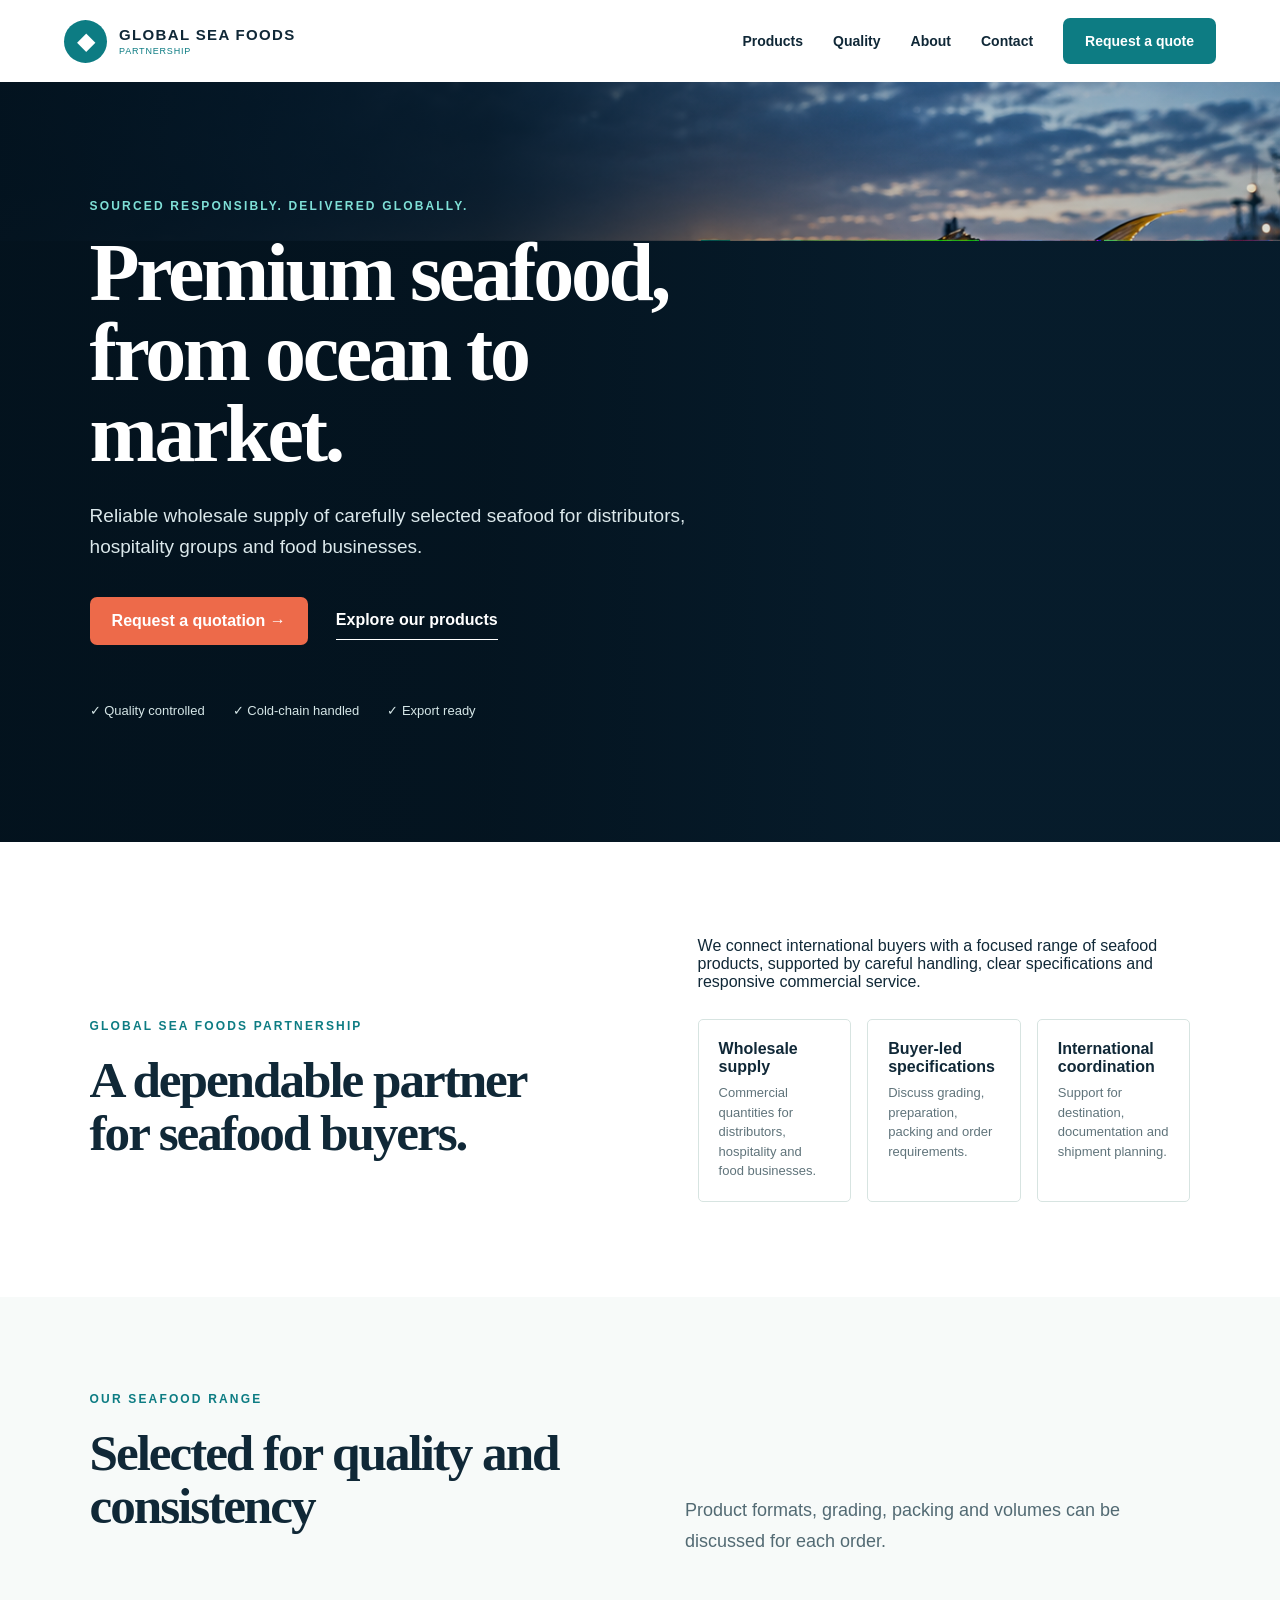
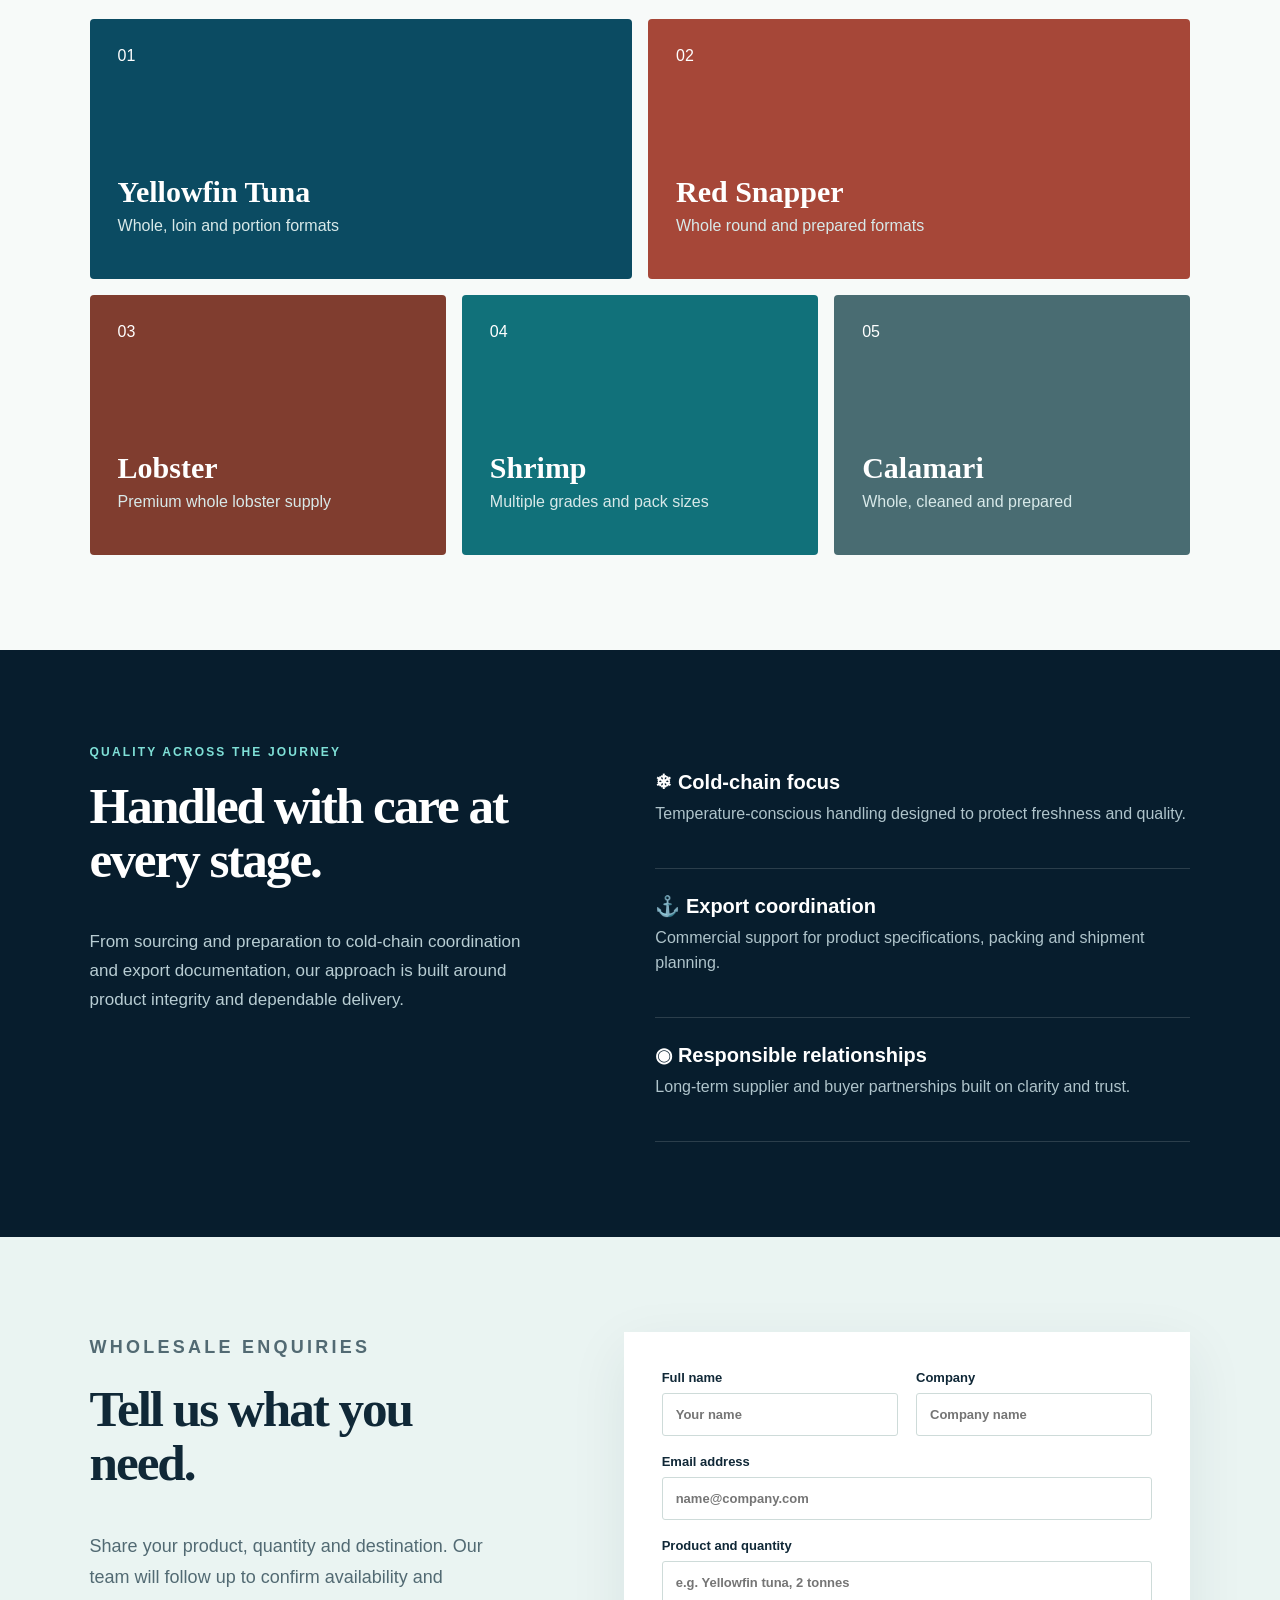
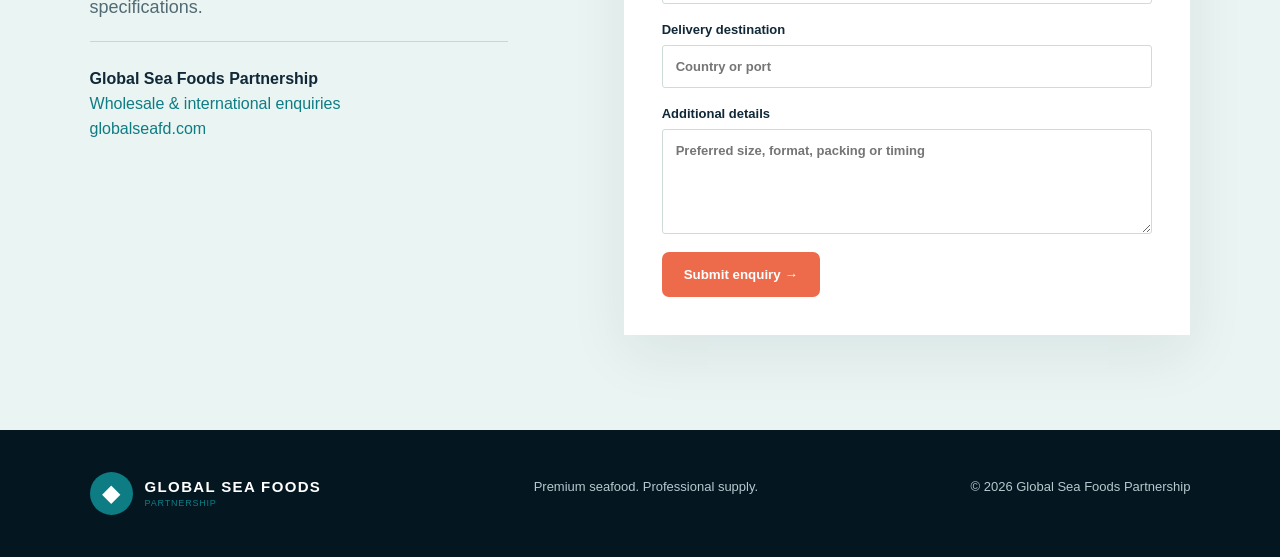
==== index.html @ 1e6ceca8 "Reposition hero image to reveal seafood composition" ====
<!doctype html><html lang="en"><head><meta charset="utf-8"><meta name="viewport" content="width=device-width,initial-scale=1"><title>Global Sea Foods Partnership | Premium Wholesale Seafood</title><meta name="description" content="Global Sea Foods Partnership supplies premium wholesale tuna, red snapper, lobster, shrimp and calamari with cold-chain and export coordination for international buyers."><meta name="theme-color" content="#071d2d"><meta property="og:title" content="Global Sea Foods Partnership | Premium Wholesale Seafood"><meta property="og:description" content="Premium wholesale seafood, cold-chain handling and export coordination for international buyers."><meta property="og:type" content="website"><meta property="og:url" content="https://globalseafd.com/"><style>
:root{--navy:#071d2d;--teal:#0d7c83;--coral:#ed6a4a;--ink:#102837;--paper:#f7faf9}*{box-sizing:border-box}html{scroll-behavior:smooth}body{margin:0;background:var(--paper);color:var(--ink);font-family:Arial,sans-serif}a{text-decoration:none;color:inherit}header{height:82px;padding:0 clamp(22px,5vw,76px);display:flex;align-items:center;justify-content:space-between;background:#fff;position:relative;z-index:4}.brand{display:flex;align-items:center;gap:12px}.mark{display:grid;place-items:center;width:43px;height:43px;color:#fff;background:var(--teal);border-radius:50%;font-size:24px}.brand strong,.brand small{display:block;letter-spacing:.09em}.brand strong{font-size:15px}.brand small{font-size:9px;color:var(--teal);margin-top:3px}nav{display:flex;align-items:center;gap:30px;font-size:14px;font-weight:700}.btn{display:inline-flex;align-items:center;justify-content:center;background:var(--teal);color:#fff;padding:15px 22px;border:0;border-radius:7px;font-weight:700;cursor:pointer}.menu{display:none;background:none;border:0;font-size:26px}.hero{height:min(760px,calc(100vh - 82px));min-height:620px;position:relative;background:var(--navy);overflow:hidden}.hero img{position:absolute;inset:0;width:100%;height:100%;object-fit:cover;object-position:center bottom;background:#071d2d}.shade{position:absolute;inset:0;background:linear-gradient(90deg,rgba(3,18,29,.96),rgba(3,18,29,.8) 38%,rgba(3,18,29,.12) 72%)}.hero-copy{position:relative;color:#fff;padding:clamp(90px,13vh,145px) clamp(22px,7vw,108px);max-width:790px}.eyebrow{text-transform:uppercase;letter-spacing:.18em;font-weight:800;font-size:12px;color:#7fe0d7;margin:0 0 20px}.dark{color:var(--teal)}h1,h2,h3,p{margin-top:0}h1,h2{font-family:Georgia,serif;letter-spacing:-.04em}h1{font-size:clamp(50px,6.4vw,88px);line-height:.98;margin-bottom:26px}h2{font-size:clamp(36px,4vw,58px);line-height:1.04}.hero-copy>p:not(.eyebrow){font-size:19px;line-height:1.65;color:#dbe8eb}.actions{display:flex;align-items:center;gap:28px;margin-top:34px}.actions .btn{background:var(--coral)}.text-link{font-weight:700;border-bottom:1px solid #fff;padding:10px 0}.trust{display:flex;gap:28px;margin-top:58px;font-size:13px;color:#d5e6e7}.section{padding:95px clamp(22px,7vw,108px)}.intro{background:#fff;display:grid;grid-template-columns:1fr 1fr;gap:9vw;align-items:end}.intro>p,.heading>p,.quote-intro>p{font-size:18px;line-height:1.7;color:#526a73}.heading{display:flex;justify-content:space-between;align-items:end;gap:40px;margin-bottom:45px}.products{display:grid;grid-template-columns:repeat(6,1fr);gap:16px}.product{min-height:260px;padding:28px;display:flex;flex-direction:column;justify-content:space-between;color:#fff;border-radius:4px;background:#0b4b62}.product:nth-child(1),.product:nth-child(2){grid-column:span 3}.product:nth-child(n+3){grid-column:span 2}.product:nth-child(2){background:#a64738}.product:nth-child(3){background:#803d2f}.product:nth-child(4){background:#11717a}.product:nth-child(5){background:#496c72}.product h3{font-family:Georgia,serif;font-size:30px;margin-bottom:8px}.product p{color:#d8e9e9}.quality{background:var(--navy);color:#fff;display:grid;grid-template-columns:.9fr 1.1fr;gap:10vw}.quality-copy>p:not(.eyebrow){font-size:17px;line-height:1.7;color:#b8cdd3}.point{padding:25px 0;border-bottom:1px solid #ffffff25}.point h3{font-size:20px;margin-bottom:8px}.point p{color:#afc4cb;line-height:1.55}.quote{background:#eaf4f2;display:grid;grid-template-columns:.85fr 1.15fr;gap:9vw}.contact{padding-top:28px;border-top:1px solid #c6d8d5;display:flex;flex-direction:column;gap:7px}.contact span{color:var(--teal)} .credentials{display:grid;grid-template-columns:repeat(3,1fr);gap:16px;margin-top:28px}.credential{background:#fff;border:1px solid #d7e4e1;padding:20px;border-radius:5px}.credential strong{display:block;margin-bottom:7px}.credential span{font-size:13px;color:#60747b;line-height:1.5}form{background:#fff;padding:38px;box-shadow:0 18px 55px #11374014;display:grid;gap:18px}label{font-size:13px;font-weight:800;display:grid;gap:8px}input,textarea{width:100%;font:inherit;border:1px solid #cedbd9;border-radius:3px;padding:13px}textarea{min-height:105px}.row{display:grid;grid-template-columns:1fr 1fr;gap:18px}form .btn{justify-self:start;background:var(--coral)}.success{display:none;text-align:center;padding:60px 10px}.success h3{font-family:Georgia,serif;font-size:32px}footer{padding:42px clamp(22px,7vw,108px);background:#041721;color:#b7c8ce;display:flex;align-items:center;justify-content:space-between;gap:24px;font-size:13px}footer strong{color:#fff}
@media(max-width:820px){.credentials{grid-template-columns:1fr}header{height:72px}.menu{display:block}nav{display:none;position:absolute;top:72px;left:0;right:0;background:#fff;padding:24px;flex-direction:column;align-items:stretch}nav.open{display:flex}.hero{height:calc(100vh - 72px);min-height:680px}.hero img{object-fit:cover;object-position:68% bottom}.shade{background:linear-gradient(90deg,rgba(3,18,29,.95),rgba(3,18,29,.62))}.intro,.quality,.quote{grid-template-columns:1fr}.heading{display:block}.products .product{grid-column:span 3}.row{grid-template-columns:1fr}footer{flex-direction:column;text-align:center}}@media(max-width:540px){h1{font-size:47px}.actions{align-items:flex-start;flex-direction:column}.trust{flex-wrap:wrap;gap:12px}.section{padding:72px 22px}.products .product{grid-column:span 6}form{padding:24px 18px}}
</style></head><body>
<header><a class="brand" href="#top"><span class="mark">◆</span><span><strong>GLOBAL SEA FOODS</strong><small>PARTNERSHIP</small></span></a><button class="menu" aria-label="Open menu">☰</button><nav><a href="#products">Products</a><a href="#quality">Quality</a><a href="#about">About</a><a href="#contact">Contact</a><a class="btn" href="#quote">Request a quote</a></nav></header>
<section class="hero" id="top"><img src="assets/seafood-hero.png" alt="Fresh premium seafood on ice beside the ocean"><div class="shade"></div><div class="hero-copy"><p class="eyebrow">Sourced responsibly. Delivered globally.</p><h1>Premium seafood,<br>from ocean to market.</h1><p>Reliable wholesale supply of carefully selected seafood for distributors, hospitality groups and food businesses.</p><div class="actions"><a class="btn" href="#quote">Request a quotation →</a><a class="text-link" href="#products">Explore our products</a></div><div class="trust"><span>✓ Quality controlled</span><span>✓ Cold-chain handled</span><span>✓ Export ready</span></div></div></section>
<section class="section intro" id="about"><div><p class="eyebrow dark">Global Sea Foods Partnership</p><h2>A dependable partner for seafood buyers.</h2></div><div><p>We connect international buyers with a focused range of seafood products, supported by careful handling, clear specifications and responsive commercial service.</p><div class="credentials"><div class="credential"><strong>Wholesale supply</strong><span>Commercial quantities for distributors, hospitality and food businesses.</span></div><div class="credential"><strong>Buyer-led specifications</strong><span>Discuss grading, preparation, packing and order requirements.</span></div><div class="credential"><strong>International coordination</strong><span>Support for destination, documentation and shipment planning.</span></div></div></div></section>
<section class="section" id="products"><div class="heading"><div><p class="eyebrow dark">Our seafood range</p><h2>Selected for quality and consistency</h2></div><p>Product formats, grading, packing and volumes can be discussed for each order.</p></div><div class="products"><article class="product"><span>01</span><div><h3>Yellowfin Tuna</h3><p>Whole, loin and portion formats</p></div></article><article class="product"><span>02</span><div><h3>Red Snapper</h3><p>Whole round and prepared formats</p></div></article><article class="product"><span>03</span><div><h3>Lobster</h3><p>Premium whole lobster supply</p></div></article><article class="product"><span>04</span><div><h3>Shrimp</h3><p>Multiple grades and pack sizes</p></div></article><article class="product"><span>05</span><div><h3>Calamari</h3><p>Whole, cleaned and prepared</p></div></article></div></section>
<section class="section quality" id="quality"><div class="quality-copy"><p class="eyebrow">Quality across the journey</p><h2>Handled with care at every stage.</h2><p>From sourcing and preparation to cold-chain coordination and export documentation, our approach is built around product integrity and dependable delivery.</p></div><div><article class="point"><h3>❄ Cold-chain focus</h3><p>Temperature-conscious handling designed to protect freshness and quality.</p></article><article class="point"><h3>⚓ Export coordination</h3><p>Commercial support for product specifications, packing and shipment planning.</p></article><article class="point"><h3>◉ Responsible relationships</h3><p>Long-term supplier and buyer partnerships built on clarity and trust.</p></article></div></section>
<section class="section quote" id="quote"><div class="quote-intro"><p class="eyebrow dark">Wholesale enquiries</p><h2>Tell us what you need.</h2><p>Share your product, quantity and destination. Our team will follow up to confirm availability and specifications.</p><div class="contact" id="contact"><strong>Global Sea Foods Partnership</strong><span>Wholesale & international enquiries</span><span>globalseafd.com</span></div></div><form id="form"><div class="row"><label>Full name<input required name="name" placeholder="Your name"></label><label>Company<input name="company" placeholder="Company name"></label></div><label>Email address<input required type="email" name="email" placeholder="name@company.com"></label><label>Product and quantity<input required name="product" placeholder="e.g. Yellowfin tuna, 2 tonnes"></label><label>Delivery destination<input name="destination" placeholder="Country or port"></label><label>Additional details<textarea name="details" placeholder="Preferred size, format, packing or timing"></textarea></label><button class="btn" type="submit">Submit enquiry →</button></form><div class="success" id="success"><h3>Enquiry prepared</h3><p>Thank you. Your request has been recorded for follow-up.</p></div></section>
<footer><div class="brand"><span class="mark">◆</span><span><strong>GLOBAL SEA FOODS</strong><small>PARTNERSHIP</small></span></div><p>Premium seafood. Professional supply.</p><p>© 2026 Global Sea Foods Partnership</p></footer>
<script>const m=document.querySelector('.menu'),n=document.querySelector('nav');m.onclick=()=>n.classList.toggle('open');n.querySelectorAll('a').forEach(a=>a.onclick=()=>n.classList.remove('open'));document.querySelector('#form').onsubmit=e=>{e.preventDefault();const d=new FormData(e.target),s=encodeURIComponent('Wholesale seafood enquiry - '+(d.get('company')||d.get('name'))),b=encodeURIComponent('Name: '+d.get('name')+'\nCompany: '+(d.get('company')||'')+'\nEmail: '+d.get('email')+'\nProduct & quantity: '+d.get('product')+'\nDestination: '+(d.get('destination')||'')+'\n\nDetails:\n'+(d.get('details')||''));window.location.href='mailto:?subject='+s+'&body='+b;document.querySelector('#success').style.display='block'}</script></body></html>
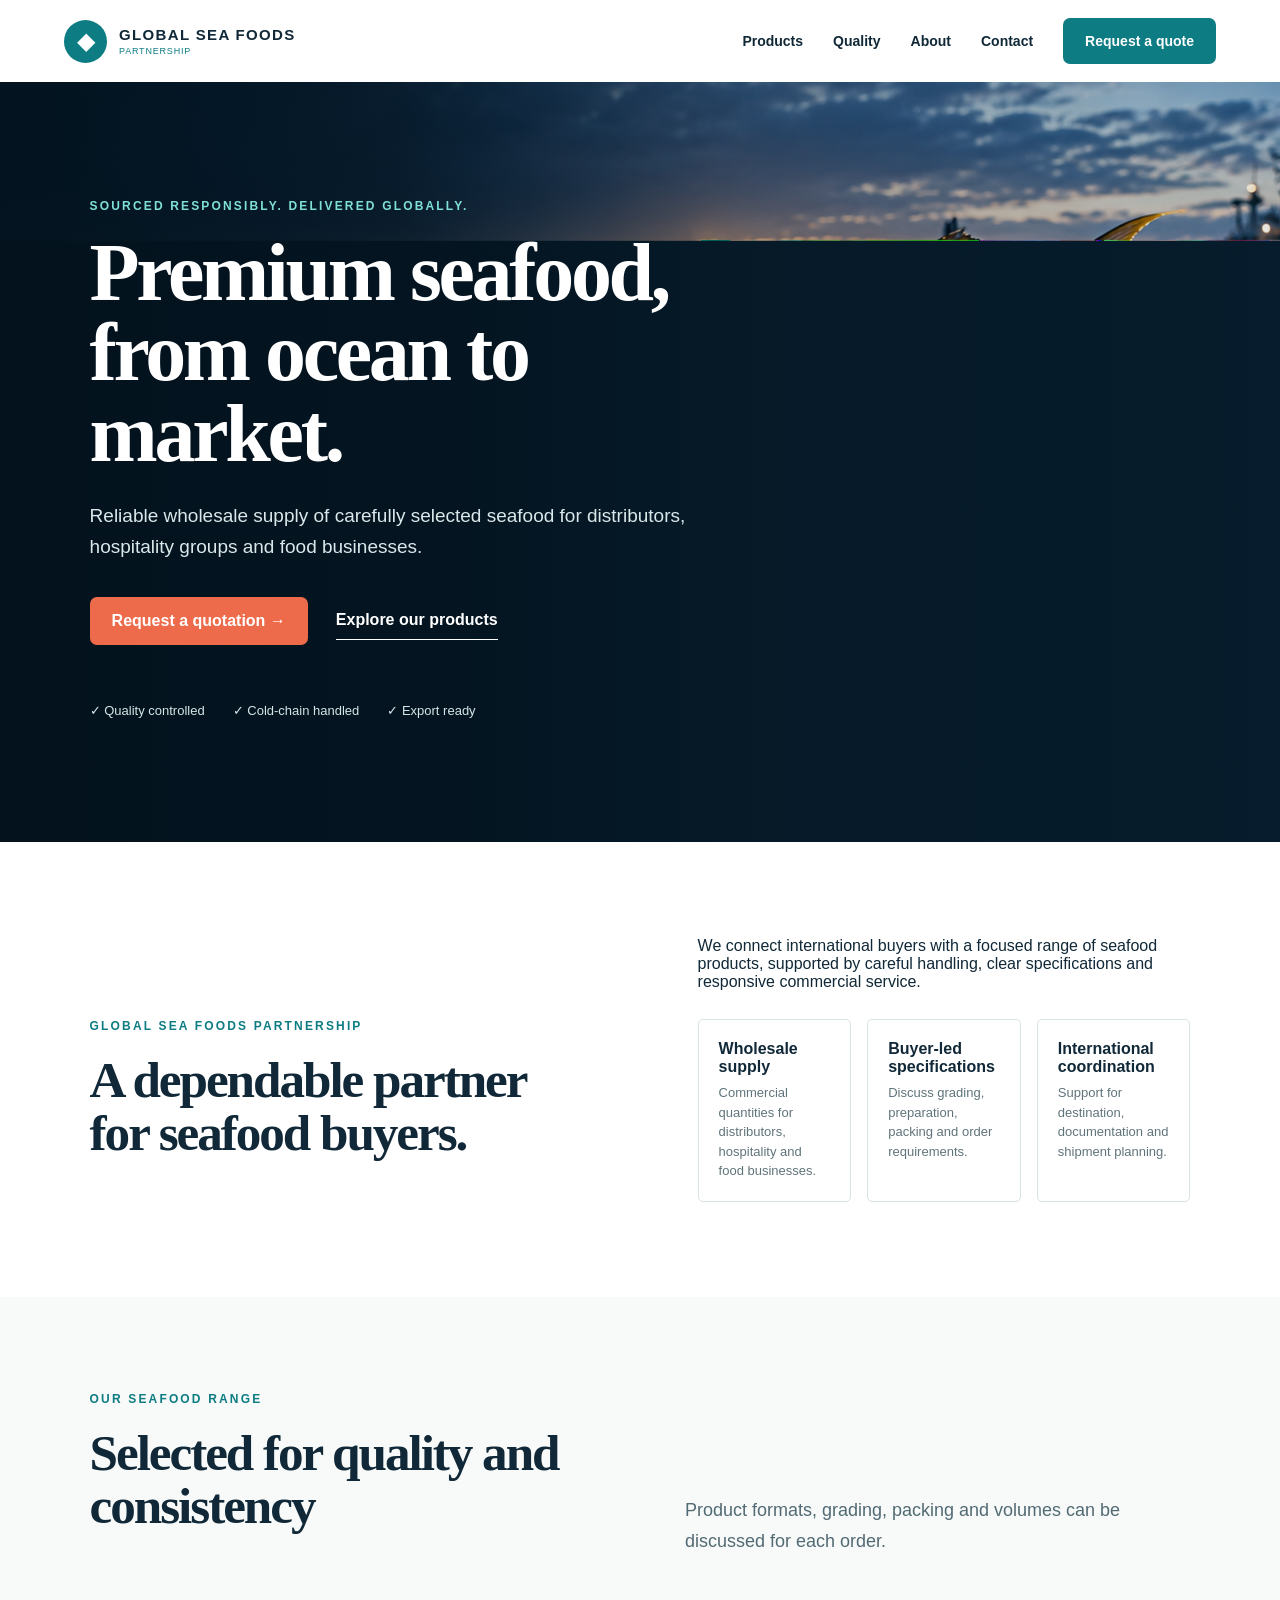
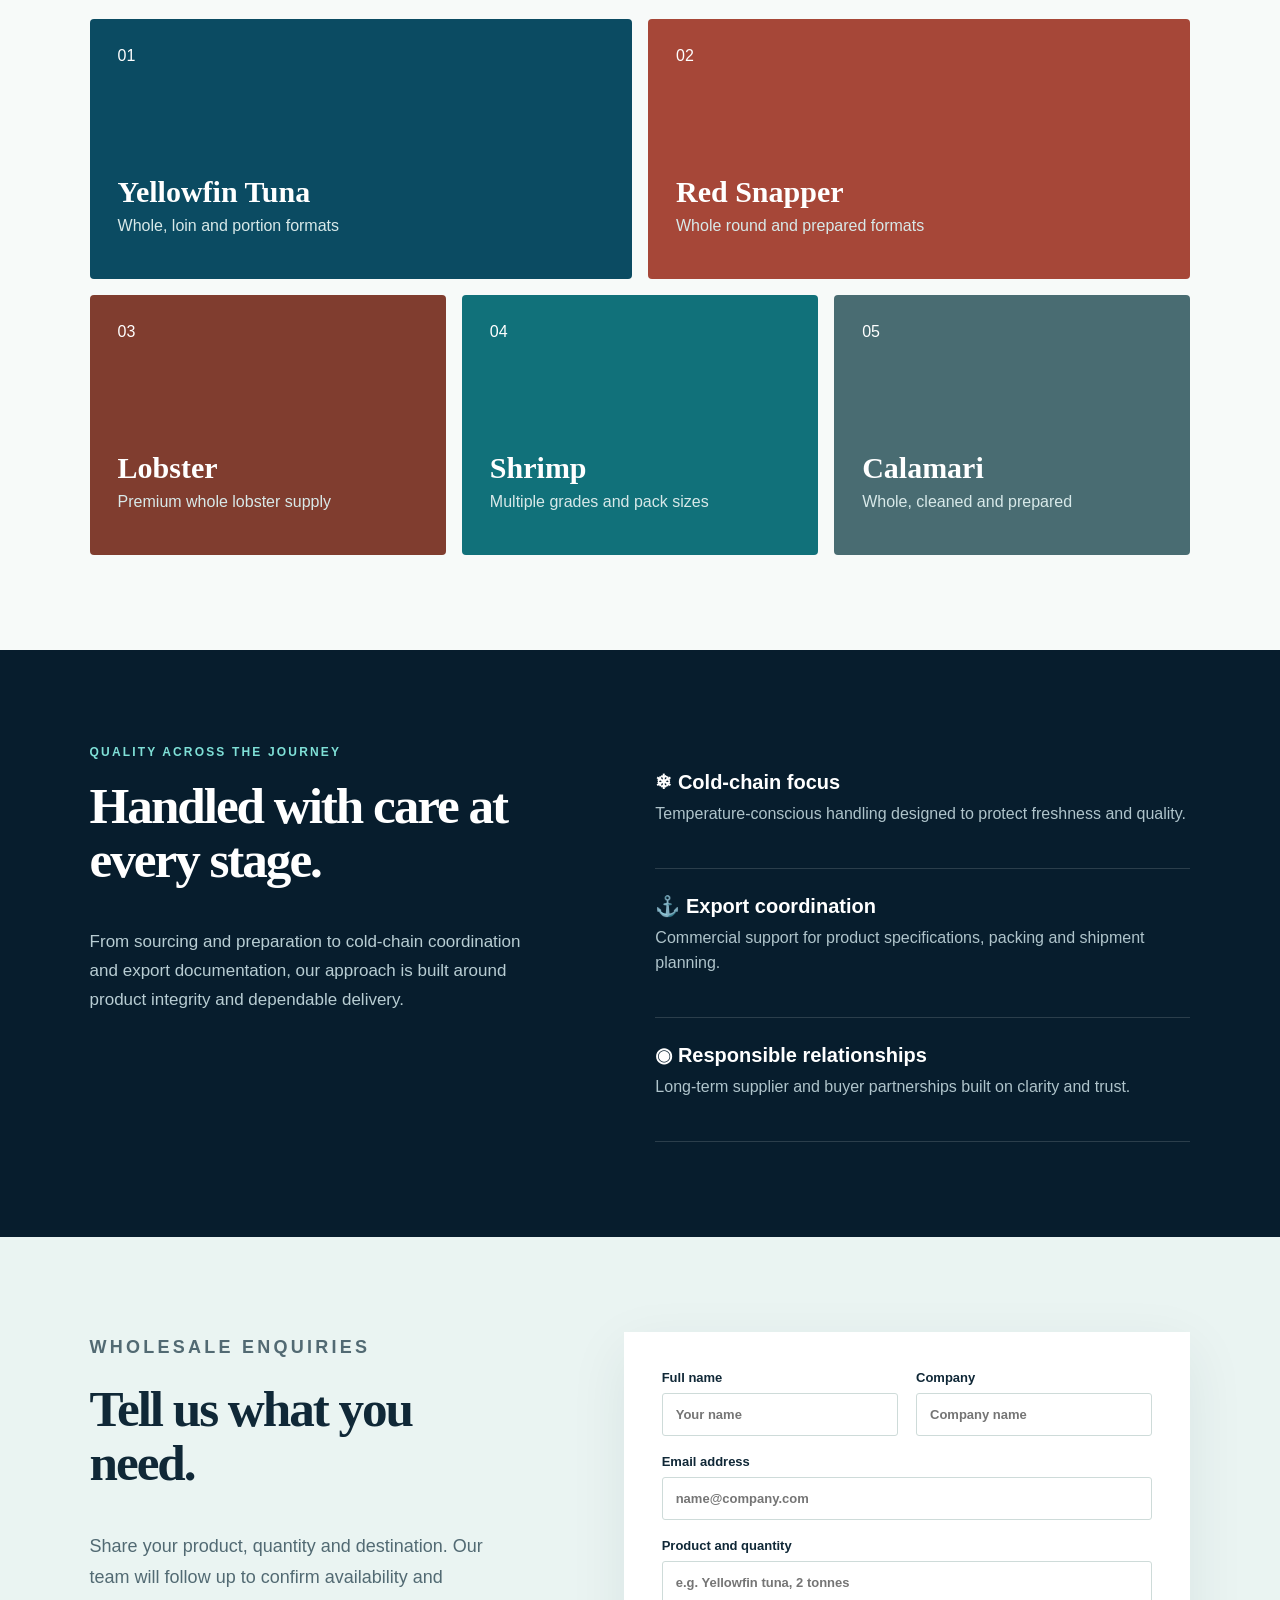
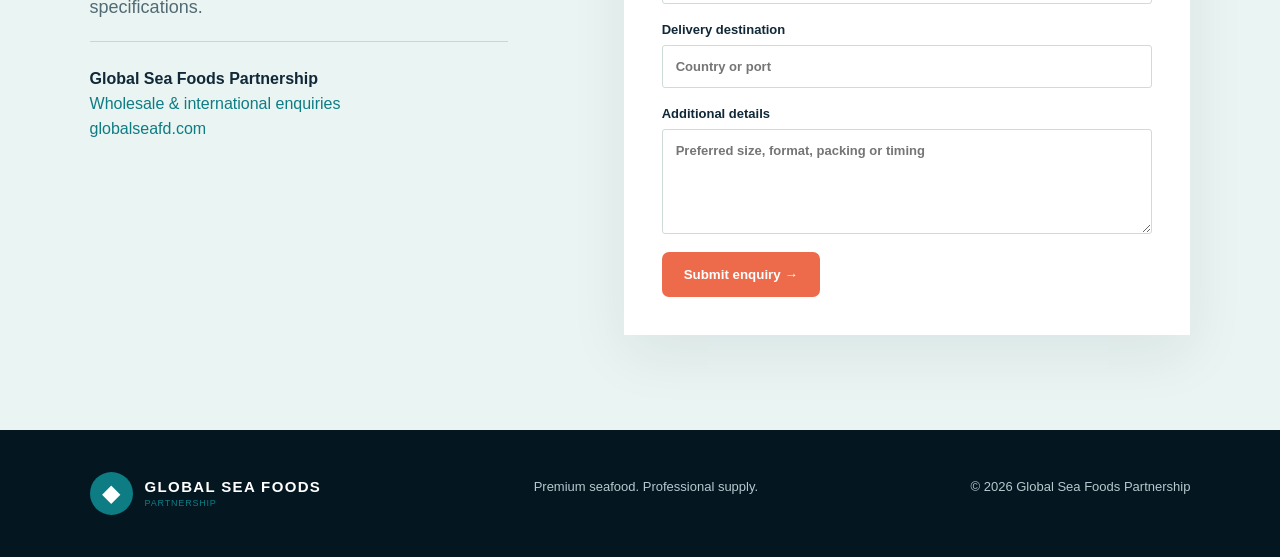
==== commit dfc16da2: "Match hero composition to approved reference" ====
--- a/index.html
+++ b/index.html
@@ -1,6 +1,6 @@
 <!doctype html><html lang="en"><head><meta charset="utf-8"><meta name="viewport" content="width=device-width,initial-scale=1"><title>Global Sea Foods Partnership | Premium Wholesale Seafood</title><meta name="description" content="Global Sea Foods Partnership supplies premium wholesale tuna, red snapper, lobster, shrimp and calamari with cold-chain and export coordination for international buyers."><meta name="theme-color" content="#071d2d"><meta property="og:title" content="Global Sea Foods Partnership | Premium Wholesale Seafood"><meta property="og:description" content="Premium wholesale seafood, cold-chain handling and export coordination for international buyers."><meta property="og:type" content="website"><meta property="og:url" content="https://globalseafd.com/"><style>
-:root{--navy:#071d2d;--teal:#0d7c83;--coral:#ed6a4a;--ink:#102837;--paper:#f7faf9}*{box-sizing:border-box}html{scroll-behavior:smooth}body{margin:0;background:var(--paper);color:var(--ink);font-family:Arial,sans-serif}a{text-decoration:none;color:inherit}header{height:82px;padding:0 clamp(22px,5vw,76px);display:flex;align-items:center;justify-content:space-between;background:#fff;position:relative;z-index:4}.brand{display:flex;align-items:center;gap:12px}.mark{display:grid;place-items:center;width:43px;height:43px;color:#fff;background:var(--teal);border-radius:50%;font-size:24px}.brand strong,.brand small{display:block;letter-spacing:.09em}.brand strong{font-size:15px}.brand small{font-size:9px;color:var(--teal);margin-top:3px}nav{display:flex;align-items:center;gap:30px;font-size:14px;font-weight:700}.btn{display:inline-flex;align-items:center;justify-content:center;background:var(--teal);color:#fff;padding:15px 22px;border:0;border-radius:7px;font-weight:700;cursor:pointer}.menu{display:none;background:none;border:0;font-size:26px}.hero{height:min(760px,calc(100vh - 82px));min-height:620px;position:relative;background:var(--navy);overflow:hidden}.hero img{position:absolute;inset:0;width:100%;height:100%;object-fit:cover;object-position:center bottom;background:#071d2d}.shade{position:absolute;inset:0;background:linear-gradient(90deg,rgba(3,18,29,.96),rgba(3,18,29,.8) 38%,rgba(3,18,29,.12) 72%)}.hero-copy{position:relative;color:#fff;padding:clamp(90px,13vh,145px) clamp(22px,7vw,108px);max-width:790px}.eyebrow{text-transform:uppercase;letter-spacing:.18em;font-weight:800;font-size:12px;color:#7fe0d7;margin:0 0 20px}.dark{color:var(--teal)}h1,h2,h3,p{margin-top:0}h1,h2{font-family:Georgia,serif;letter-spacing:-.04em}h1{font-size:clamp(50px,6.4vw,88px);line-height:.98;margin-bottom:26px}h2{font-size:clamp(36px,4vw,58px);line-height:1.04}.hero-copy>p:not(.eyebrow){font-size:19px;line-height:1.65;color:#dbe8eb}.actions{display:flex;align-items:center;gap:28px;margin-top:34px}.actions .btn{background:var(--coral)}.text-link{font-weight:700;border-bottom:1px solid #fff;padding:10px 0}.trust{display:flex;gap:28px;margin-top:58px;font-size:13px;color:#d5e6e7}.section{padding:95px clamp(22px,7vw,108px)}.intro{background:#fff;display:grid;grid-template-columns:1fr 1fr;gap:9vw;align-items:end}.intro>p,.heading>p,.quote-intro>p{font-size:18px;line-height:1.7;color:#526a73}.heading{display:flex;justify-content:space-between;align-items:end;gap:40px;margin-bottom:45px}.products{display:grid;grid-template-columns:repeat(6,1fr);gap:16px}.product{min-height:260px;padding:28px;display:flex;flex-direction:column;justify-content:space-between;color:#fff;border-radius:4px;background:#0b4b62}.product:nth-child(1),.product:nth-child(2){grid-column:span 3}.product:nth-child(n+3){grid-column:span 2}.product:nth-child(2){background:#a64738}.product:nth-child(3){background:#803d2f}.product:nth-child(4){background:#11717a}.product:nth-child(5){background:#496c72}.product h3{font-family:Georgia,serif;font-size:30px;margin-bottom:8px}.product p{color:#d8e9e9}.quality{background:var(--navy);color:#fff;display:grid;grid-template-columns:.9fr 1.1fr;gap:10vw}.quality-copy>p:not(.eyebrow){font-size:17px;line-height:1.7;color:#b8cdd3}.point{padding:25px 0;border-bottom:1px solid #ffffff25}.point h3{font-size:20px;margin-bottom:8px}.point p{color:#afc4cb;line-height:1.55}.quote{background:#eaf4f2;display:grid;grid-template-columns:.85fr 1.15fr;gap:9vw}.contact{padding-top:28px;border-top:1px solid #c6d8d5;display:flex;flex-direction:column;gap:7px}.contact span{color:var(--teal)} .credentials{display:grid;grid-template-columns:repeat(3,1fr);gap:16px;margin-top:28px}.credential{background:#fff;border:1px solid #d7e4e1;padding:20px;border-radius:5px}.credential strong{display:block;margin-bottom:7px}.credential span{font-size:13px;color:#60747b;line-height:1.5}form{background:#fff;padding:38px;box-shadow:0 18px 55px #11374014;display:grid;gap:18px}label{font-size:13px;font-weight:800;display:grid;gap:8px}input,textarea{width:100%;font:inherit;border:1px solid #cedbd9;border-radius:3px;padding:13px}textarea{min-height:105px}.row{display:grid;grid-template-columns:1fr 1fr;gap:18px}form .btn{justify-self:start;background:var(--coral)}.success{display:none;text-align:center;padding:60px 10px}.success h3{font-family:Georgia,serif;font-size:32px}footer{padding:42px clamp(22px,7vw,108px);background:#041721;color:#b7c8ce;display:flex;align-items:center;justify-content:space-between;gap:24px;font-size:13px}footer strong{color:#fff}
-@media(max-width:820px){.credentials{grid-template-columns:1fr}header{height:72px}.menu{display:block}nav{display:none;position:absolute;top:72px;left:0;right:0;background:#fff;padding:24px;flex-direction:column;align-items:stretch}nav.open{display:flex}.hero{height:calc(100vh - 72px);min-height:680px}.hero img{object-fit:cover;object-position:68% bottom}.shade{background:linear-gradient(90deg,rgba(3,18,29,.95),rgba(3,18,29,.62))}.intro,.quality,.quote{grid-template-columns:1fr}.heading{display:block}.products .product{grid-column:span 3}.row{grid-template-columns:1fr}footer{flex-direction:column;text-align:center}}@media(max-width:540px){h1{font-size:47px}.actions{align-items:flex-start;flex-direction:column}.trust{flex-wrap:wrap;gap:12px}.section{padding:72px 22px}.products .product{grid-column:span 6}form{padding:24px 18px}}
+:root{--navy:#071d2d;--teal:#0d7c83;--coral:#ed6a4a;--ink:#102837;--paper:#f7faf9}*{box-sizing:border-box}html{scroll-behavior:smooth}body{margin:0;background:var(--paper);color:var(--ink);font-family:Arial,sans-serif}a{text-decoration:none;color:inherit}header{height:82px;padding:0 clamp(22px,5vw,76px);display:flex;align-items:center;justify-content:space-between;background:#fff;position:relative;z-index:4}.brand{display:flex;align-items:center;gap:12px}.mark{display:grid;place-items:center;width:43px;height:43px;color:#fff;background:var(--teal);border-radius:50%;font-size:24px}.brand strong,.brand small{display:block;letter-spacing:.09em}.brand strong{font-size:15px}.brand small{font-size:9px;color:var(--teal);margin-top:3px}nav{display:flex;align-items:center;gap:30px;font-size:14px;font-weight:700}.btn{display:inline-flex;align-items:center;justify-content:center;background:var(--teal);color:#fff;padding:15px 22px;border:0;border-radius:7px;font-weight:700;cursor:pointer}.menu{display:none;background:none;border:0;font-size:26px}.hero{height:min(760px,calc(100vh - 82px));min-height:620px;position:relative;background:var(--navy);overflow:hidden}.hero img{position:absolute;inset:0;width:100%;height:100%;object-fit:cover;object-position:center bottom;background:#071d2d}.shade{position:absolute;inset:0;background:linear-gradient(90deg,rgba(3,18,29,.96) 0%,rgba(3,18,29,.82) 31%,rgba(3,18,29,.32) 58%,rgba(3,18,29,.08) 100%)}.hero-copy{position:relative;z-index:2;color:#fff;padding:clamp(90px,13vh,145px) clamp(22px,7vw,108px);max-width:790px}.eyebrow{text-transform:uppercase;letter-spacing:.18em;font-weight:800;font-size:12px;color:#7fe0d7;margin:0 0 20px}.dark{color:var(--teal)}h1,h2,h3,p{margin-top:0}h1,h2{font-family:Georgia,serif;letter-spacing:-.04em}h1{font-size:clamp(50px,6.4vw,88px);line-height:.98;margin-bottom:26px}h2{font-size:clamp(36px,4vw,58px);line-height:1.04}.hero-copy>p:not(.eyebrow){font-size:19px;line-height:1.65;color:#dbe8eb}.actions{display:flex;align-items:center;gap:28px;margin-top:34px}.actions .btn{background:var(--coral)}.text-link{font-weight:700;border-bottom:1px solid #fff;padding:10px 0}.trust{display:flex;gap:28px;margin-top:58px;font-size:13px;color:#d5e6e7}.section{padding:95px clamp(22px,7vw,108px)}.intro{background:#fff;display:grid;grid-template-columns:1fr 1fr;gap:9vw;align-items:end}.intro>p,.heading>p,.quote-intro>p{font-size:18px;line-height:1.7;color:#526a73}.heading{display:flex;justify-content:space-between;align-items:end;gap:40px;margin-bottom:45px}.products{display:grid;grid-template-columns:repeat(6,1fr);gap:16px}.product{min-height:260px;padding:28px;display:flex;flex-direction:column;justify-content:space-between;color:#fff;border-radius:4px;background:#0b4b62}.product:nth-child(1),.product:nth-child(2){grid-column:span 3}.product:nth-child(n+3){grid-column:span 2}.product:nth-child(2){background:#a64738}.product:nth-child(3){background:#803d2f}.product:nth-child(4){background:#11717a}.product:nth-child(5){background:#496c72}.product h3{font-family:Georgia,serif;font-size:30px;margin-bottom:8px}.product p{color:#d8e9e9}.quality{background:var(--navy);color:#fff;display:grid;grid-template-columns:.9fr 1.1fr;gap:10vw}.quality-copy>p:not(.eyebrow){font-size:17px;line-height:1.7;color:#b8cdd3}.point{padding:25px 0;border-bottom:1px solid #ffffff25}.point h3{font-size:20px;margin-bottom:8px}.point p{color:#afc4cb;line-height:1.55}.quote{background:#eaf4f2;display:grid;grid-template-columns:.85fr 1.15fr;gap:9vw}.contact{padding-top:28px;border-top:1px solid #c6d8d5;display:flex;flex-direction:column;gap:7px}.contact span{color:var(--teal)} .credentials{display:grid;grid-template-columns:repeat(3,1fr);gap:16px;margin-top:28px}.credential{background:#fff;border:1px solid #d7e4e1;padding:20px;border-radius:5px}.credential strong{display:block;margin-bottom:7px}.credential span{font-size:13px;color:#60747b;line-height:1.5}form{background:#fff;padding:38px;box-shadow:0 18px 55px #11374014;display:grid;gap:18px}label{font-size:13px;font-weight:800;display:grid;gap:8px}input,textarea{width:100%;font:inherit;border:1px solid #cedbd9;border-radius:3px;padding:13px}textarea{min-height:105px}.row{display:grid;grid-template-columns:1fr 1fr;gap:18px}form .btn{justify-self:start;background:var(--coral)}.success{display:none;text-align:center;padding:60px 10px}.success h3{font-family:Georgia,serif;font-size:32px}footer{padding:42px clamp(22px,7vw,108px);background:#041721;color:#b7c8ce;display:flex;align-items:center;justify-content:space-between;gap:24px;font-size:13px}footer strong{color:#fff}
+@media(max-width:820px){.credentials{grid-template-columns:1fr}header{height:72px}.menu{display:block}nav{display:none;position:absolute;top:72px;left:0;right:0;background:#fff;padding:24px;flex-direction:column;align-items:stretch}nav.open{display:flex}.hero{height:calc(100vh - 72px);min-height:680px}.hero img{object-fit:cover;object-position:72% bottom}.shade{background:linear-gradient(90deg,rgba(3,18,29,.95),rgba(3,18,29,.62))}.intro,.quality,.quote{grid-template-columns:1fr}.heading{display:block}.products .product{grid-column:span 3}.row{grid-template-columns:1fr}footer{flex-direction:column;text-align:center}}@media(max-width:540px){h1{font-size:47px}.actions{align-items:flex-start;flex-direction:column}.trust{flex-wrap:wrap;gap:12px}.section{padding:72px 22px}.products .product{grid-column:span 6}form{padding:24px 18px}}
 </style></head><body>
 <header><a class="brand" href="#top"><span class="mark">◆</span><span><strong>GLOBAL SEA FOODS</strong><small>PARTNERSHIP</small></span></a><button class="menu" aria-label="Open menu">☰</button><nav><a href="#products">Products</a><a href="#quality">Quality</a><a href="#about">About</a><a href="#contact">Contact</a><a class="btn" href="#quote">Request a quote</a></nav></header>
 <section class="hero" id="top"><img src="assets/seafood-hero.png" alt="Fresh premium seafood on ice beside the ocean"><div class="shade"></div><div class="hero-copy"><p class="eyebrow">Sourced responsibly. Delivered globally.</p><h1>Premium seafood,<br>from ocean to market.</h1><p>Reliable wholesale supply of carefully selected seafood for distributors, hospitality groups and food businesses.</p><div class="actions"><a class="btn" href="#quote">Request a quotation →</a><a class="text-link" href="#products">Explore our products</a></div><div class="trust"><span>✓ Quality controlled</span><span>✓ Cold-chain handled</span><span>✓ Export ready</span></div></div></section>
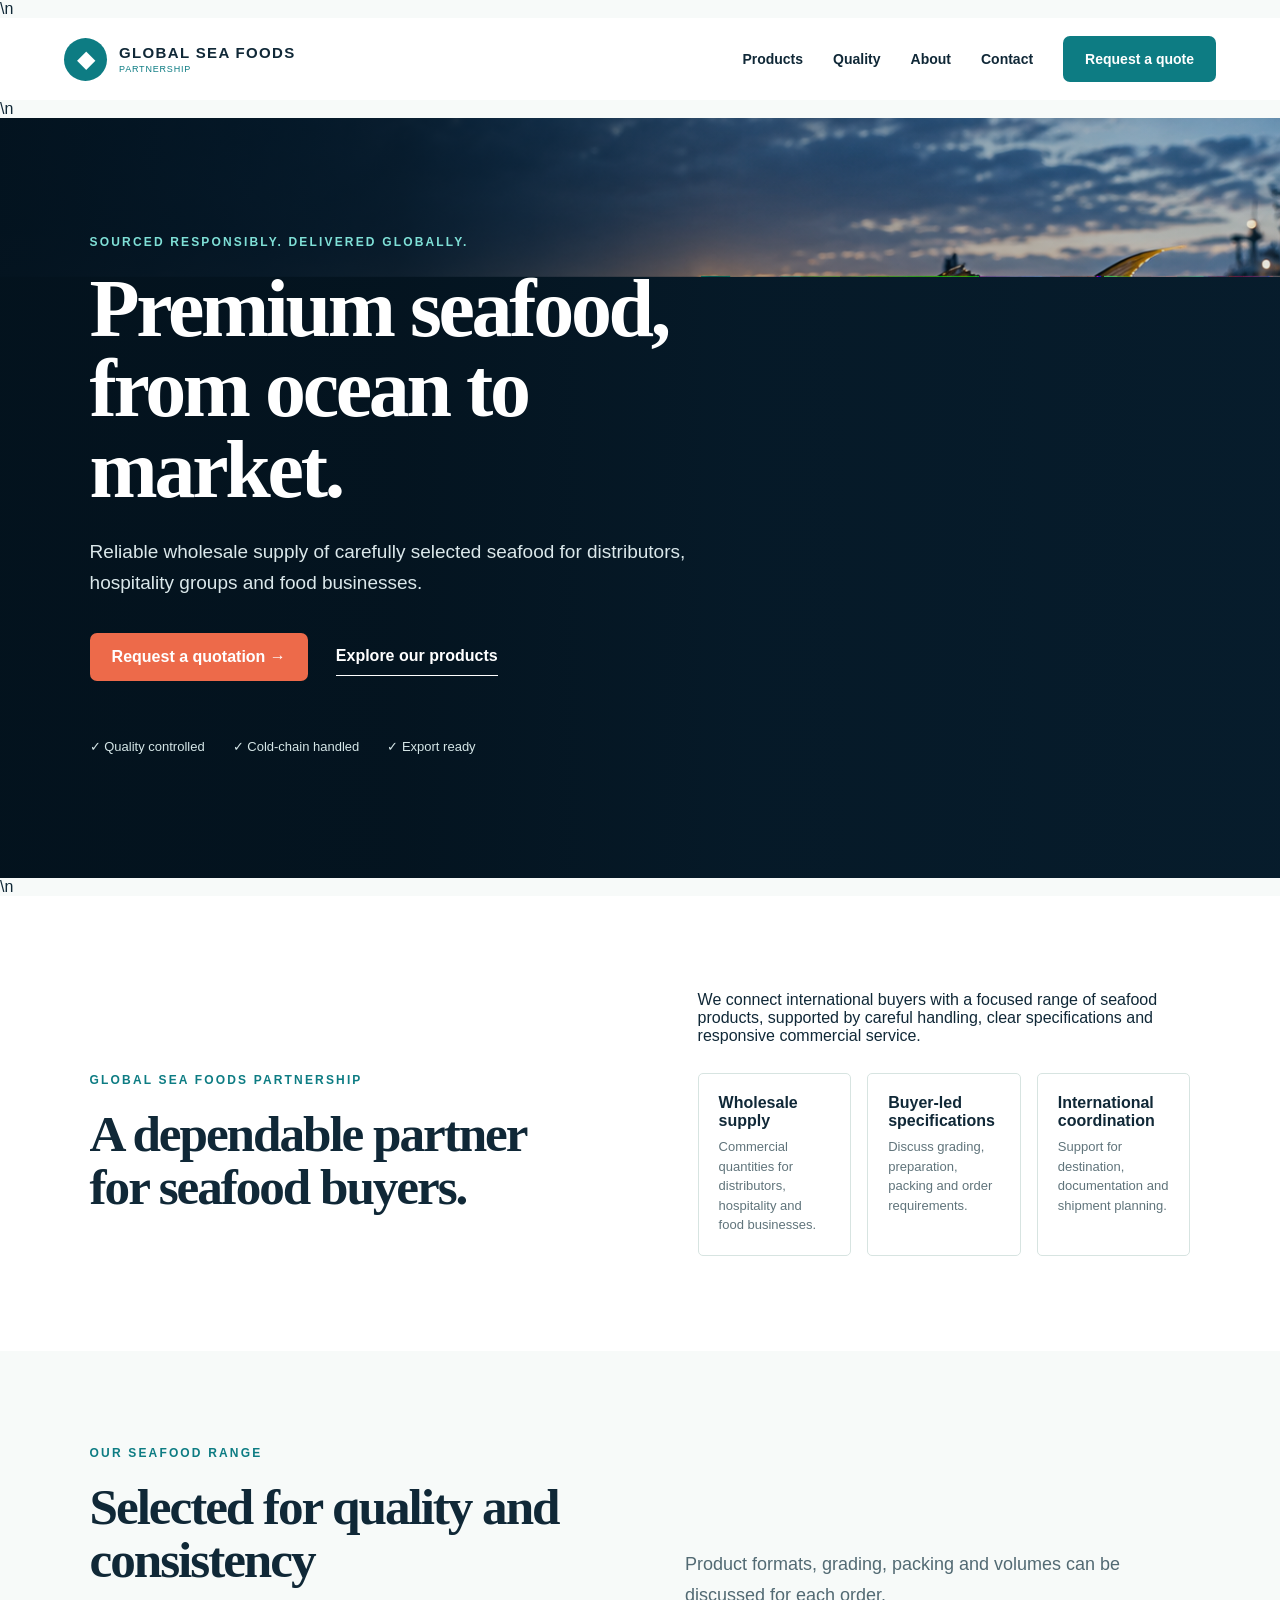
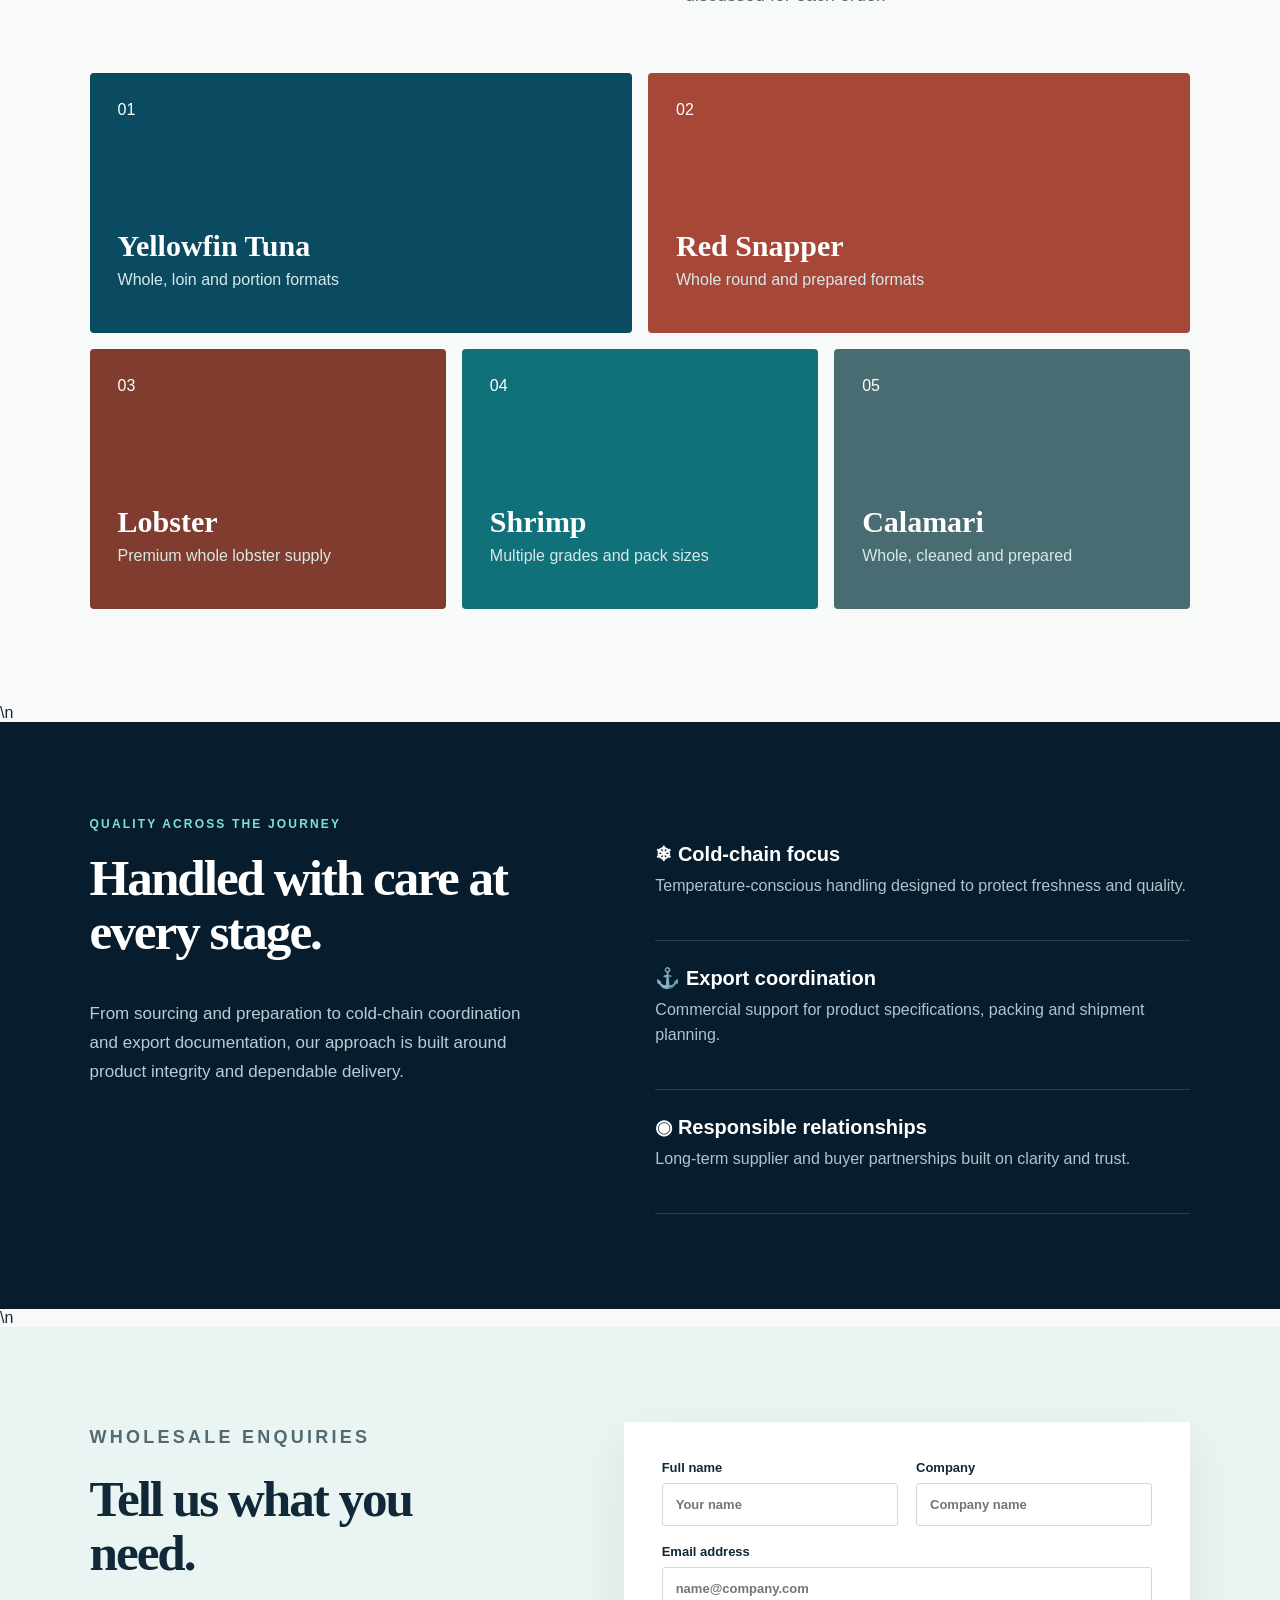
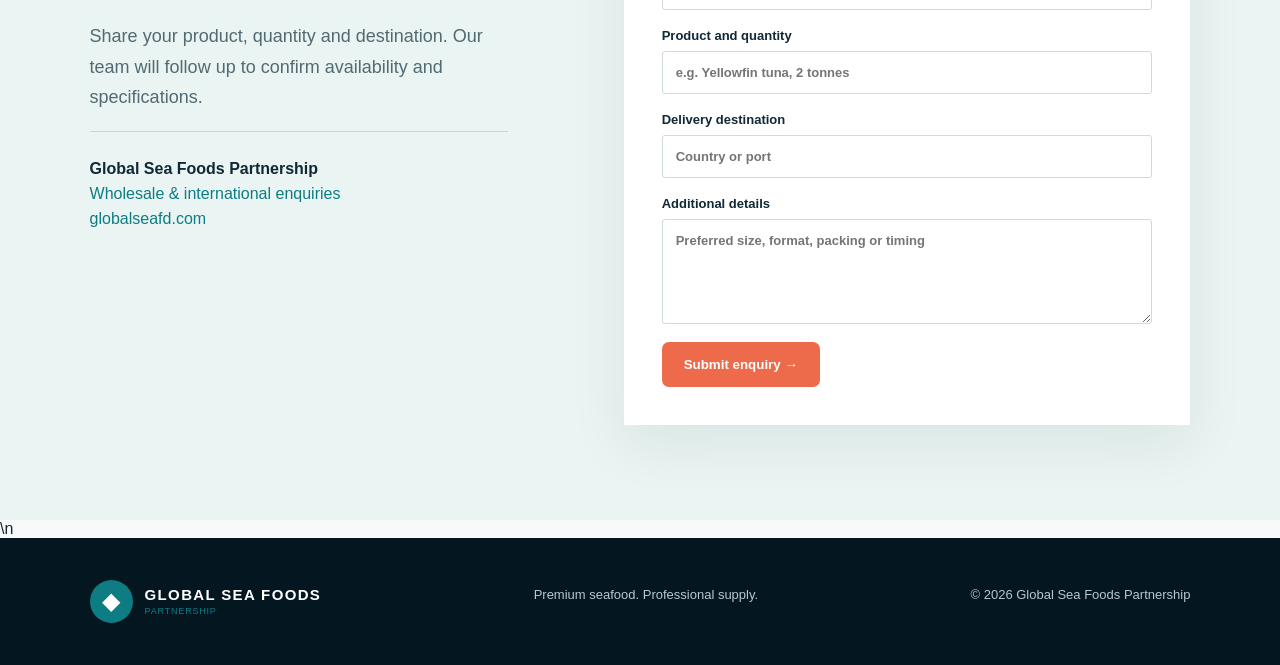
==== commit 948105ed: "Label website sections for easier manual editing" ====
--- a/index.html
+++ b/index.html
@@ -2,11 +2,11 @@
 :root{--navy:#071d2d;--teal:#0d7c83;--coral:#ed6a4a;--ink:#102837;--paper:#f7faf9}*{box-sizing:border-box}html{scroll-behavior:smooth}body{margin:0;background:var(--paper);color:var(--ink);font-family:Arial,sans-serif}a{text-decoration:none;color:inherit}header{height:82px;padding:0 clamp(22px,5vw,76px);display:flex;align-items:center;justify-content:space-between;background:#fff;position:relative;z-index:4}.brand{display:flex;align-items:center;gap:12px}.mark{display:grid;place-items:center;width:43px;height:43px;color:#fff;background:var(--teal);border-radius:50%;font-size:24px}.brand strong,.brand small{display:block;letter-spacing:.09em}.brand strong{font-size:15px}.brand small{font-size:9px;color:var(--teal);margin-top:3px}nav{display:flex;align-items:center;gap:30px;font-size:14px;font-weight:700}.btn{display:inline-flex;align-items:center;justify-content:center;background:var(--teal);color:#fff;padding:15px 22px;border:0;border-radius:7px;font-weight:700;cursor:pointer}.menu{display:none;background:none;border:0;font-size:26px}.hero{height:min(760px,calc(100vh - 82px));min-height:620px;position:relative;background:var(--navy);overflow:hidden}.hero img{position:absolute;inset:0;width:100%;height:100%;object-fit:cover;object-position:center bottom;background:#071d2d}.shade{position:absolute;inset:0;background:linear-gradient(90deg,rgba(3,18,29,.96) 0%,rgba(3,18,29,.82) 31%,rgba(3,18,29,.32) 58%,rgba(3,18,29,.08) 100%)}.hero-copy{position:relative;z-index:2;color:#fff;padding:clamp(90px,13vh,145px) clamp(22px,7vw,108px);max-width:790px}.eyebrow{text-transform:uppercase;letter-spacing:.18em;font-weight:800;font-size:12px;color:#7fe0d7;margin:0 0 20px}.dark{color:var(--teal)}h1,h2,h3,p{margin-top:0}h1,h2{font-family:Georgia,serif;letter-spacing:-.04em}h1{font-size:clamp(50px,6.4vw,88px);line-height:.98;margin-bottom:26px}h2{font-size:clamp(36px,4vw,58px);line-height:1.04}.hero-copy>p:not(.eyebrow){font-size:19px;line-height:1.65;color:#dbe8eb}.actions{display:flex;align-items:center;gap:28px;margin-top:34px}.actions .btn{background:var(--coral)}.text-link{font-weight:700;border-bottom:1px solid #fff;padding:10px 0}.trust{display:flex;gap:28px;margin-top:58px;font-size:13px;color:#d5e6e7}.section{padding:95px clamp(22px,7vw,108px)}.intro{background:#fff;display:grid;grid-template-columns:1fr 1fr;gap:9vw;align-items:end}.intro>p,.heading>p,.quote-intro>p{font-size:18px;line-height:1.7;color:#526a73}.heading{display:flex;justify-content:space-between;align-items:end;gap:40px;margin-bottom:45px}.products{display:grid;grid-template-columns:repeat(6,1fr);gap:16px}.product{min-height:260px;padding:28px;display:flex;flex-direction:column;justify-content:space-between;color:#fff;border-radius:4px;background:#0b4b62}.product:nth-child(1),.product:nth-child(2){grid-column:span 3}.product:nth-child(n+3){grid-column:span 2}.product:nth-child(2){background:#a64738}.product:nth-child(3){background:#803d2f}.product:nth-child(4){background:#11717a}.product:nth-child(5){background:#496c72}.product h3{font-family:Georgia,serif;font-size:30px;margin-bottom:8px}.product p{color:#d8e9e9}.quality{background:var(--navy);color:#fff;display:grid;grid-template-columns:.9fr 1.1fr;gap:10vw}.quality-copy>p:not(.eyebrow){font-size:17px;line-height:1.7;color:#b8cdd3}.point{padding:25px 0;border-bottom:1px solid #ffffff25}.point h3{font-size:20px;margin-bottom:8px}.point p{color:#afc4cb;line-height:1.55}.quote{background:#eaf4f2;display:grid;grid-template-columns:.85fr 1.15fr;gap:9vw}.contact{padding-top:28px;border-top:1px solid #c6d8d5;display:flex;flex-direction:column;gap:7px}.contact span{color:var(--teal)} .credentials{display:grid;grid-template-columns:repeat(3,1fr);gap:16px;margin-top:28px}.credential{background:#fff;border:1px solid #d7e4e1;padding:20px;border-radius:5px}.credential strong{display:block;margin-bottom:7px}.credential span{font-size:13px;color:#60747b;line-height:1.5}form{background:#fff;padding:38px;box-shadow:0 18px 55px #11374014;display:grid;gap:18px}label{font-size:13px;font-weight:800;display:grid;gap:8px}input,textarea{width:100%;font:inherit;border:1px solid #cedbd9;border-radius:3px;padding:13px}textarea{min-height:105px}.row{display:grid;grid-template-columns:1fr 1fr;gap:18px}form .btn{justify-self:start;background:var(--coral)}.success{display:none;text-align:center;padding:60px 10px}.success h3{font-family:Georgia,serif;font-size:32px}footer{padding:42px clamp(22px,7vw,108px);background:#041721;color:#b7c8ce;display:flex;align-items:center;justify-content:space-between;gap:24px;font-size:13px}footer strong{color:#fff}
 @media(max-width:820px){.credentials{grid-template-columns:1fr}header{height:72px}.menu{display:block}nav{display:none;position:absolute;top:72px;left:0;right:0;background:#fff;padding:24px;flex-direction:column;align-items:stretch}nav.open{display:flex}.hero{height:calc(100vh - 72px);min-height:680px}.hero img{object-fit:cover;object-position:72% bottom}.shade{background:linear-gradient(90deg,rgba(3,18,29,.95),rgba(3,18,29,.62))}.intro,.quality,.quote{grid-template-columns:1fr}.heading{display:block}.products .product{grid-column:span 3}.row{grid-template-columns:1fr}footer{flex-direction:column;text-align:center}}@media(max-width:540px){h1{font-size:47px}.actions{align-items:flex-start;flex-direction:column}.trust{flex-wrap:wrap;gap:12px}.section{padding:72px 22px}.products .product{grid-column:span 6}form{padding:24px 18px}}
 </style></head><body>
-<header><a class="brand" href="#top"><span class="mark">◆</span><span><strong>GLOBAL SEA FOODS</strong><small>PARTNERSHIP</small></span></a><button class="menu" aria-label="Open menu">☰</button><nav><a href="#products">Products</a><a href="#quality">Quality</a><a href="#about">About</a><a href="#contact">Contact</a><a class="btn" href="#quote">Request a quote</a></nav></header>
-<section class="hero" id="top"><img src="assets/seafood-hero.png" alt="Fresh premium seafood on ice beside the ocean"><div class="shade"></div><div class="hero-copy"><p class="eyebrow">Sourced responsibly. Delivered globally.</p><h1>Premium seafood,<br>from ocean to market.</h1><p>Reliable wholesale supply of carefully selected seafood for distributors, hospitality groups and food businesses.</p><div class="actions"><a class="btn" href="#quote">Request a quotation →</a><a class="text-link" href="#products">Explore our products</a></div><div class="trust"><span>✓ Quality controlled</span><span>✓ Cold-chain handled</span><span>✓ Export ready</span></div></div></section>
-<section class="section intro" id="about"><div><p class="eyebrow dark">Global Sea Foods Partnership</p><h2>A dependable partner for seafood buyers.</h2></div><div><p>We connect international buyers with a focused range of seafood products, supported by careful handling, clear specifications and responsive commercial service.</p><div class="credentials"><div class="credential"><strong>Wholesale supply</strong><span>Commercial quantities for distributors, hospitality and food businesses.</span></div><div class="credential"><strong>Buyer-led specifications</strong><span>Discuss grading, preparation, packing and order requirements.</span></div><div class="credential"><strong>International coordination</strong><span>Support for destination, documentation and shipment planning.</span></div></div></div></section>
+<!-- ===== HEADER / NAVIGATION ===== -->\n<header><a class="brand" href="#top"><span class="mark">◆</span><span><strong>GLOBAL SEA FOODS</strong><small>PARTNERSHIP</small></span></a><button class="menu" aria-label="Open menu">☰</button><nav><a href="#products">Products</a><a href="#quality">Quality</a><a href="#about">About</a><a href="#contact">Contact</a><a class="btn" href="#quote">Request a quote</a></nav></header>
+<!-- ===== HERO BANNER ===== -->\n<section class="hero" id="top"><img src="assets/seafood-hero.png" alt="Fresh premium seafood on ice beside the ocean"><div class="shade"></div><div class="hero-copy"><p class="eyebrow">Sourced responsibly. Delivered globally.</p><h1>Premium seafood,<br>from ocean to market.</h1><p>Reliable wholesale supply of carefully selected seafood for distributors, hospitality groups and food businesses.</p><div class="actions"><a class="btn" href="#quote">Request a quotation →</a><a class="text-link" href="#products">Explore our products</a></div><div class="trust"><span>✓ Quality controlled</span><span>✓ Cold-chain handled</span><span>✓ Export ready</span></div></div></section>
+<!-- ===== ABOUT / INTRODUCTION ===== -->\n<section class="section intro" id="about"><div><p class="eyebrow dark">Global Sea Foods Partnership</p><h2>A dependable partner for seafood buyers.</h2></div><div><p>We connect international buyers with a focused range of seafood products, supported by careful handling, clear specifications and responsive commercial service.</p><div class="credentials"><div class="credential"><strong>Wholesale supply</strong><span>Commercial quantities for distributors, hospitality and food businesses.</span></div><div class="credential"><strong>Buyer-led specifications</strong><span>Discuss grading, preparation, packing and order requirements.</span></div><div class="credential"><strong>International coordination</strong><span>Support for destination, documentation and shipment planning.</span></div></div></div></section>
 <section class="section" id="products"><div class="heading"><div><p class="eyebrow dark">Our seafood range</p><h2>Selected for quality and consistency</h2></div><p>Product formats, grading, packing and volumes can be discussed for each order.</p></div><div class="products"><article class="product"><span>01</span><div><h3>Yellowfin Tuna</h3><p>Whole, loin and portion formats</p></div></article><article class="product"><span>02</span><div><h3>Red Snapper</h3><p>Whole round and prepared formats</p></div></article><article class="product"><span>03</span><div><h3>Lobster</h3><p>Premium whole lobster supply</p></div></article><article class="product"><span>04</span><div><h3>Shrimp</h3><p>Multiple grades and pack sizes</p></div></article><article class="product"><span>05</span><div><h3>Calamari</h3><p>Whole, cleaned and prepared</p></div></article></div></section>
-<section class="section quality" id="quality"><div class="quality-copy"><p class="eyebrow">Quality across the journey</p><h2>Handled with care at every stage.</h2><p>From sourcing and preparation to cold-chain coordination and export documentation, our approach is built around product integrity and dependable delivery.</p></div><div><article class="point"><h3>❄ Cold-chain focus</h3><p>Temperature-conscious handling designed to protect freshness and quality.</p></article><article class="point"><h3>⚓ Export coordination</h3><p>Commercial support for product specifications, packing and shipment planning.</p></article><article class="point"><h3>◉ Responsible relationships</h3><p>Long-term supplier and buyer partnerships built on clarity and trust.</p></article></div></section>
-<section class="section quote" id="quote"><div class="quote-intro"><p class="eyebrow dark">Wholesale enquiries</p><h2>Tell us what you need.</h2><p>Share your product, quantity and destination. Our team will follow up to confirm availability and specifications.</p><div class="contact" id="contact"><strong>Global Sea Foods Partnership</strong><span>Wholesale & international enquiries</span><span>globalseafd.com</span></div></div><form id="form"><div class="row"><label>Full name<input required name="name" placeholder="Your name"></label><label>Company<input name="company" placeholder="Company name"></label></div><label>Email address<input required type="email" name="email" placeholder="name@company.com"></label><label>Product and quantity<input required name="product" placeholder="e.g. Yellowfin tuna, 2 tonnes"></label><label>Delivery destination<input name="destination" placeholder="Country or port"></label><label>Additional details<textarea name="details" placeholder="Preferred size, format, packing or timing"></textarea></label><button class="btn" type="submit">Submit enquiry →</button></form><div class="success" id="success"><h3>Enquiry prepared</h3><p>Thank you. Your request has been recorded for follow-up.</p></div></section>
-<footer><div class="brand"><span class="mark">◆</span><span><strong>GLOBAL SEA FOODS</strong><small>PARTNERSHIP</small></span></div><p>Premium seafood. Professional supply.</p><p>© 2026 Global Sea Foods Partnership</p></footer>
+<!-- ===== QUALITY ===== -->\n<section class="section quality" id="quality"><div class="quality-copy"><p class="eyebrow">Quality across the journey</p><h2>Handled with care at every stage.</h2><p>From sourcing and preparation to cold-chain coordination and export documentation, our approach is built around product integrity and dependable delivery.</p></div><div><article class="point"><h3>❄ Cold-chain focus</h3><p>Temperature-conscious handling designed to protect freshness and quality.</p></article><article class="point"><h3>⚓ Export coordination</h3><p>Commercial support for product specifications, packing and shipment planning.</p></article><article class="point"><h3>◉ Responsible relationships</h3><p>Long-term supplier and buyer partnerships built on clarity and trust.</p></article></div></section>
+<!-- ===== QUOTATION / CONTACT FORM ===== -->\n<section class="section quote" id="quote"><div class="quote-intro"><p class="eyebrow dark">Wholesale enquiries</p><h2>Tell us what you need.</h2><p>Share your product, quantity and destination. Our team will follow up to confirm availability and specifications.</p><div class="contact" id="contact"><strong>Global Sea Foods Partnership</strong><span>Wholesale & international enquiries</span><span>globalseafd.com</span></div></div><form id="form"><div class="row"><label>Full name<input required name="name" placeholder="Your name"></label><label>Company<input name="company" placeholder="Company name"></label></div><label>Email address<input required type="email" name="email" placeholder="name@company.com"></label><label>Product and quantity<input required name="product" placeholder="e.g. Yellowfin tuna, 2 tonnes"></label><label>Delivery destination<input name="destination" placeholder="Country or port"></label><label>Additional details<textarea name="details" placeholder="Preferred size, format, packing or timing"></textarea></label><button class="btn" type="submit">Submit enquiry →</button></form><div class="success" id="success"><h3>Enquiry prepared</h3><p>Thank you. Your request has been recorded for follow-up.</p></div></section>
+<!-- ===== FOOTER ===== -->\n<footer><div class="brand"><span class="mark">◆</span><span><strong>GLOBAL SEA FOODS</strong><small>PARTNERSHIP</small></span></div><p>Premium seafood. Professional supply.</p><p>© 2026 Global Sea Foods Partnership</p></footer>
 <script>const m=document.querySelector('.menu'),n=document.querySelector('nav');m.onclick=()=>n.classList.toggle('open');n.querySelectorAll('a').forEach(a=>a.onclick=()=>n.classList.remove('open'));document.querySelector('#form').onsubmit=e=>{e.preventDefault();const d=new FormData(e.target),s=encodeURIComponent('Wholesale seafood enquiry - '+(d.get('company')||d.get('name'))),b=encodeURIComponent('Name: '+d.get('name')+'\nCompany: '+(d.get('company')||'')+'\nEmail: '+d.get('email')+'\nProduct & quantity: '+d.get('product')+'\nDestination: '+(d.get('destination')||'')+'\n\nDetails:\n'+(d.get('details')||''));window.location.href='mailto:?subject='+s+'&body='+b;document.querySelector('#success').style.display='block'}</script></body></html>
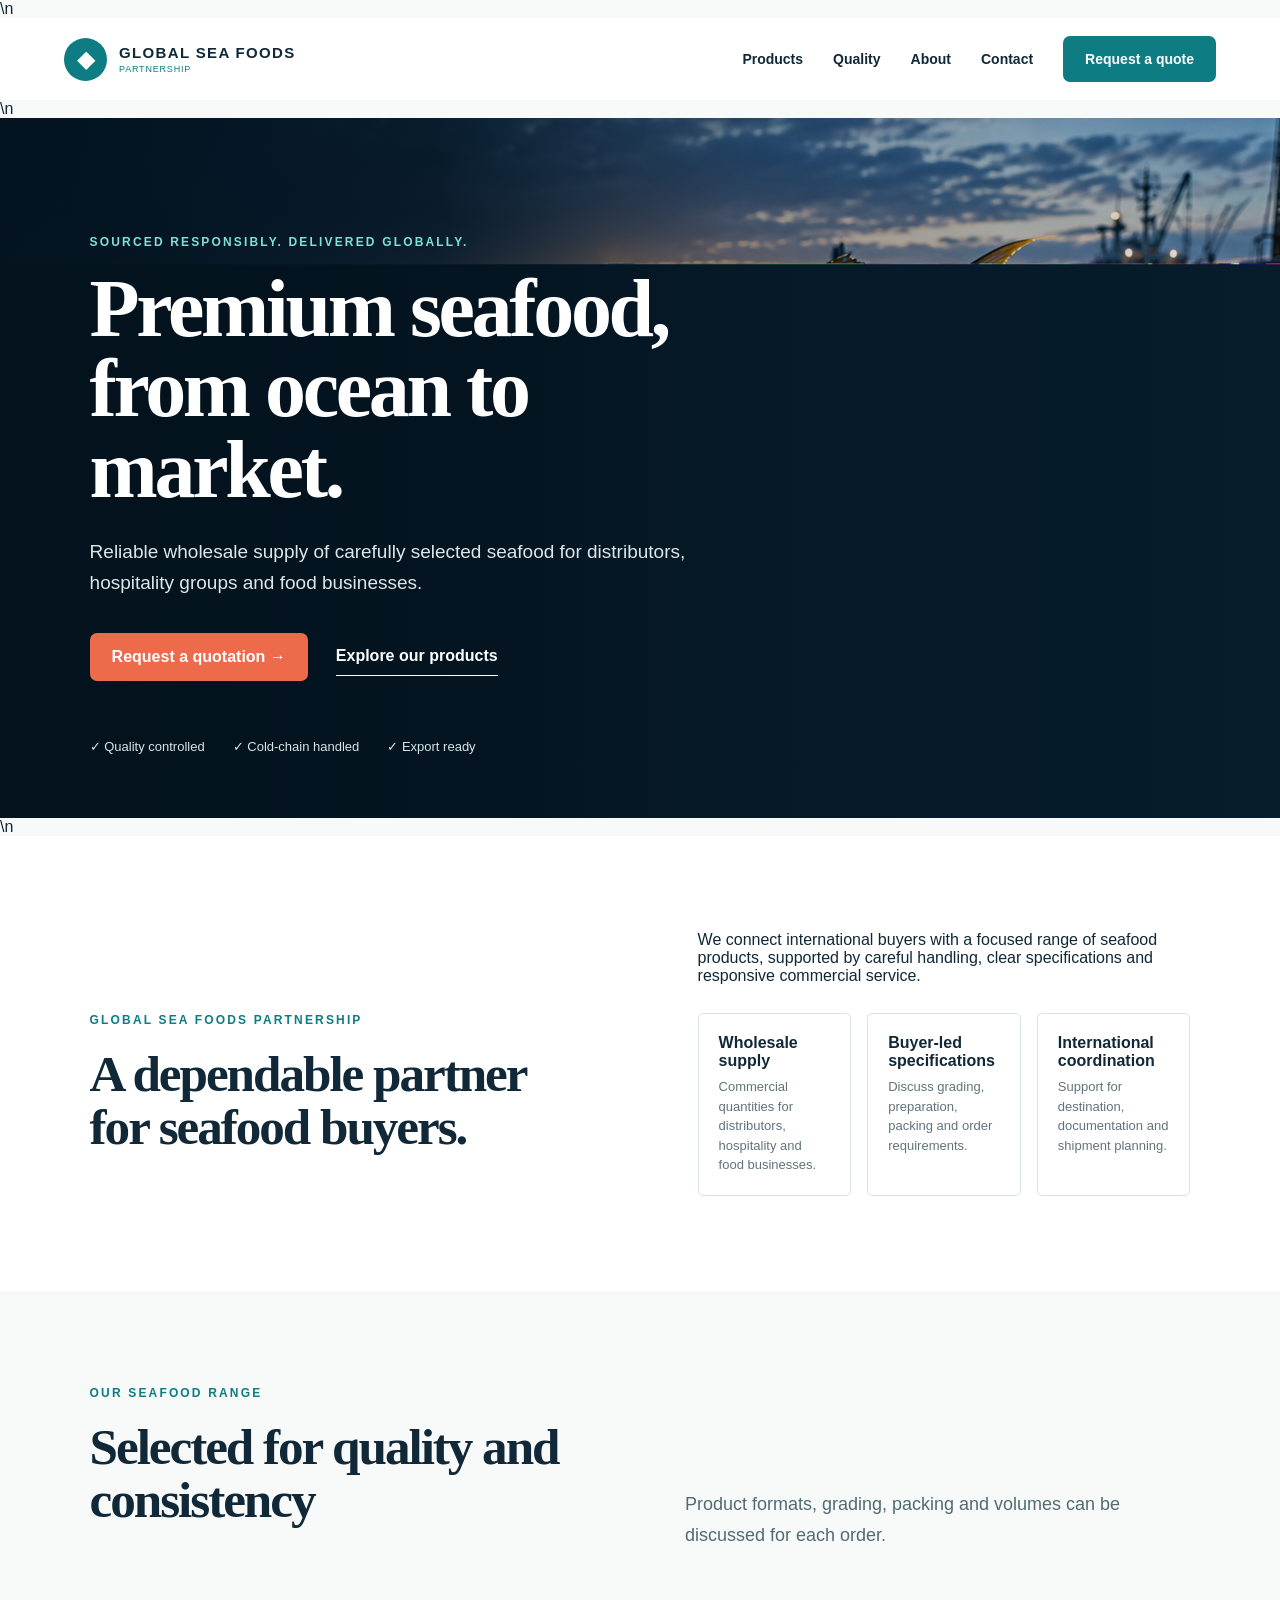
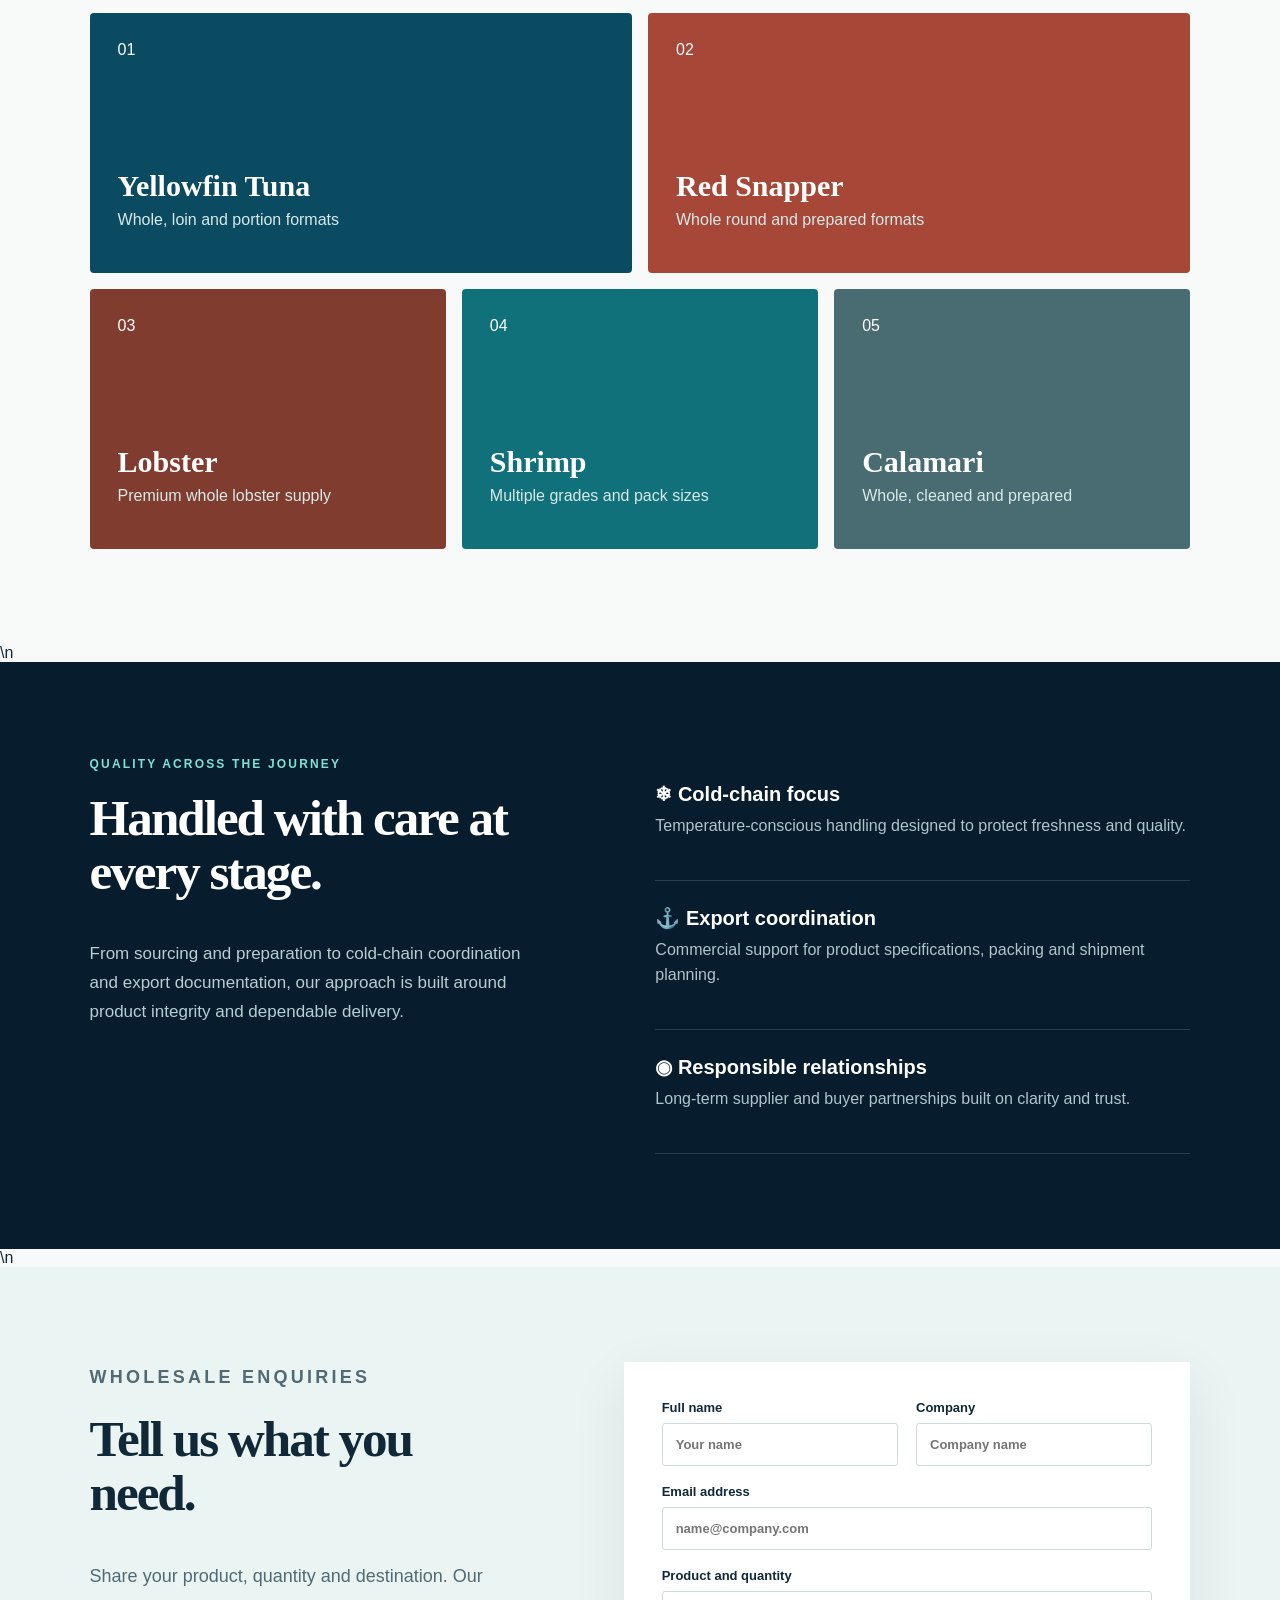
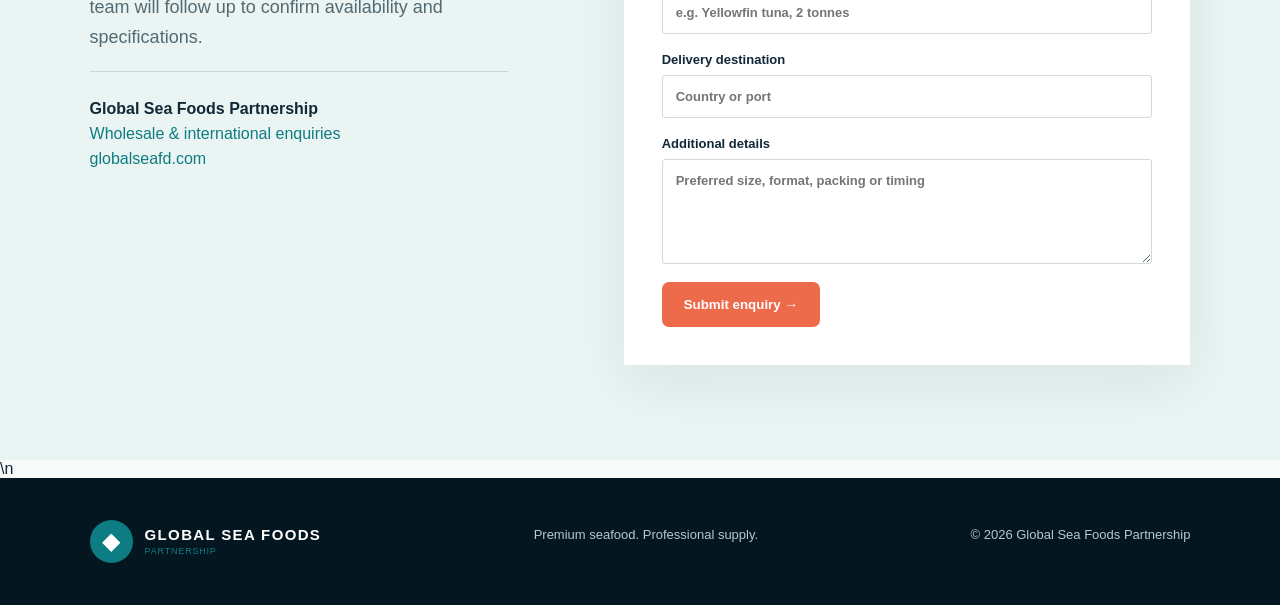
==== commit 39f3a9b2: "Restore approved seafood hero composition" ====
--- a/index.html
+++ b/index.html
@@ -1,6 +1,6 @@
 <!doctype html><html lang="en"><head><meta charset="utf-8"><meta name="viewport" content="width=device-width,initial-scale=1"><title>Global Sea Foods Partnership | Premium Wholesale Seafood</title><meta name="description" content="Global Sea Foods Partnership supplies premium wholesale tuna, red snapper, lobster, shrimp and calamari with cold-chain and export coordination for international buyers."><meta name="theme-color" content="#071d2d"><meta property="og:title" content="Global Sea Foods Partnership | Premium Wholesale Seafood"><meta property="og:description" content="Premium wholesale seafood, cold-chain handling and export coordination for international buyers."><meta property="og:type" content="website"><meta property="og:url" content="https://globalseafd.com/"><style>
-:root{--navy:#071d2d;--teal:#0d7c83;--coral:#ed6a4a;--ink:#102837;--paper:#f7faf9}*{box-sizing:border-box}html{scroll-behavior:smooth}body{margin:0;background:var(--paper);color:var(--ink);font-family:Arial,sans-serif}a{text-decoration:none;color:inherit}header{height:82px;padding:0 clamp(22px,5vw,76px);display:flex;align-items:center;justify-content:space-between;background:#fff;position:relative;z-index:4}.brand{display:flex;align-items:center;gap:12px}.mark{display:grid;place-items:center;width:43px;height:43px;color:#fff;background:var(--teal);border-radius:50%;font-size:24px}.brand strong,.brand small{display:block;letter-spacing:.09em}.brand strong{font-size:15px}.brand small{font-size:9px;color:var(--teal);margin-top:3px}nav{display:flex;align-items:center;gap:30px;font-size:14px;font-weight:700}.btn{display:inline-flex;align-items:center;justify-content:center;background:var(--teal);color:#fff;padding:15px 22px;border:0;border-radius:7px;font-weight:700;cursor:pointer}.menu{display:none;background:none;border:0;font-size:26px}.hero{height:min(760px,calc(100vh - 82px));min-height:620px;position:relative;background:var(--navy);overflow:hidden}.hero img{position:absolute;inset:0;width:100%;height:100%;object-fit:cover;object-position:center bottom;background:#071d2d}.shade{position:absolute;inset:0;background:linear-gradient(90deg,rgba(3,18,29,.96) 0%,rgba(3,18,29,.82) 31%,rgba(3,18,29,.32) 58%,rgba(3,18,29,.08) 100%)}.hero-copy{position:relative;z-index:2;color:#fff;padding:clamp(90px,13vh,145px) clamp(22px,7vw,108px);max-width:790px}.eyebrow{text-transform:uppercase;letter-spacing:.18em;font-weight:800;font-size:12px;color:#7fe0d7;margin:0 0 20px}.dark{color:var(--teal)}h1,h2,h3,p{margin-top:0}h1,h2{font-family:Georgia,serif;letter-spacing:-.04em}h1{font-size:clamp(50px,6.4vw,88px);line-height:.98;margin-bottom:26px}h2{font-size:clamp(36px,4vw,58px);line-height:1.04}.hero-copy>p:not(.eyebrow){font-size:19px;line-height:1.65;color:#dbe8eb}.actions{display:flex;align-items:center;gap:28px;margin-top:34px}.actions .btn{background:var(--coral)}.text-link{font-weight:700;border-bottom:1px solid #fff;padding:10px 0}.trust{display:flex;gap:28px;margin-top:58px;font-size:13px;color:#d5e6e7}.section{padding:95px clamp(22px,7vw,108px)}.intro{background:#fff;display:grid;grid-template-columns:1fr 1fr;gap:9vw;align-items:end}.intro>p,.heading>p,.quote-intro>p{font-size:18px;line-height:1.7;color:#526a73}.heading{display:flex;justify-content:space-between;align-items:end;gap:40px;margin-bottom:45px}.products{display:grid;grid-template-columns:repeat(6,1fr);gap:16px}.product{min-height:260px;padding:28px;display:flex;flex-direction:column;justify-content:space-between;color:#fff;border-radius:4px;background:#0b4b62}.product:nth-child(1),.product:nth-child(2){grid-column:span 3}.product:nth-child(n+3){grid-column:span 2}.product:nth-child(2){background:#a64738}.product:nth-child(3){background:#803d2f}.product:nth-child(4){background:#11717a}.product:nth-child(5){background:#496c72}.product h3{font-family:Georgia,serif;font-size:30px;margin-bottom:8px}.product p{color:#d8e9e9}.quality{background:var(--navy);color:#fff;display:grid;grid-template-columns:.9fr 1.1fr;gap:10vw}.quality-copy>p:not(.eyebrow){font-size:17px;line-height:1.7;color:#b8cdd3}.point{padding:25px 0;border-bottom:1px solid #ffffff25}.point h3{font-size:20px;margin-bottom:8px}.point p{color:#afc4cb;line-height:1.55}.quote{background:#eaf4f2;display:grid;grid-template-columns:.85fr 1.15fr;gap:9vw}.contact{padding-top:28px;border-top:1px solid #c6d8d5;display:flex;flex-direction:column;gap:7px}.contact span{color:var(--teal)} .credentials{display:grid;grid-template-columns:repeat(3,1fr);gap:16px;margin-top:28px}.credential{background:#fff;border:1px solid #d7e4e1;padding:20px;border-radius:5px}.credential strong{display:block;margin-bottom:7px}.credential span{font-size:13px;color:#60747b;line-height:1.5}form{background:#fff;padding:38px;box-shadow:0 18px 55px #11374014;display:grid;gap:18px}label{font-size:13px;font-weight:800;display:grid;gap:8px}input,textarea{width:100%;font:inherit;border:1px solid #cedbd9;border-radius:3px;padding:13px}textarea{min-height:105px}.row{display:grid;grid-template-columns:1fr 1fr;gap:18px}form .btn{justify-self:start;background:var(--coral)}.success{display:none;text-align:center;padding:60px 10px}.success h3{font-family:Georgia,serif;font-size:32px}footer{padding:42px clamp(22px,7vw,108px);background:#041721;color:#b7c8ce;display:flex;align-items:center;justify-content:space-between;gap:24px;font-size:13px}footer strong{color:#fff}
-@media(max-width:820px){.credentials{grid-template-columns:1fr}header{height:72px}.menu{display:block}nav{display:none;position:absolute;top:72px;left:0;right:0;background:#fff;padding:24px;flex-direction:column;align-items:stretch}nav.open{display:flex}.hero{height:calc(100vh - 72px);min-height:680px}.hero img{object-fit:cover;object-position:72% bottom}.shade{background:linear-gradient(90deg,rgba(3,18,29,.95),rgba(3,18,29,.62))}.intro,.quality,.quote{grid-template-columns:1fr}.heading{display:block}.products .product{grid-column:span 3}.row{grid-template-columns:1fr}footer{flex-direction:column;text-align:center}}@media(max-width:540px){h1{font-size:47px}.actions{align-items:flex-start;flex-direction:column}.trust{flex-wrap:wrap;gap:12px}.section{padding:72px 22px}.products .product{grid-column:span 6}form{padding:24px 18px}}
+:root{--navy:#071d2d;--teal:#0d7c83;--coral:#ed6a4a;--ink:#102837;--paper:#f7faf9}*{box-sizing:border-box}html{scroll-behavior:smooth}body{margin:0;background:var(--paper);color:var(--ink);font-family:Arial,sans-serif}a{text-decoration:none;color:inherit}header{height:82px;padding:0 clamp(22px,5vw,76px);display:flex;align-items:center;justify-content:space-between;background:#fff;position:relative;z-index:4}.brand{display:flex;align-items:center;gap:12px}.mark{display:grid;place-items:center;width:43px;height:43px;color:#fff;background:var(--teal);border-radius:50%;font-size:24px}.brand strong,.brand small{display:block;letter-spacing:.09em}.brand strong{font-size:15px}.brand small{font-size:9px;color:var(--teal);margin-top:3px}nav{display:flex;align-items:center;gap:30px;font-size:14px;font-weight:700}.btn{display:inline-flex;align-items:center;justify-content:center;background:var(--teal);color:#fff;padding:15px 22px;border:0;border-radius:7px;font-weight:700;cursor:pointer}.menu{display:none;background:none;border:0;font-size:26px}.hero{height:min(700px,calc(100vh - 82px));min-height:620px;position:relative;background:#071d2d;overflow:hidden}.hero img{position:absolute;inset:0;width:100%;height:100%;object-fit:cover;object-position:72% 72%;background:#071d2d}.shade{position:absolute;inset:0;background:linear-gradient(90deg,rgba(3,18,29,.97) 0%,rgba(3,18,29,.84) 34%,rgba(3,18,29,.35) 58%,rgba(3,18,29,.08) 100%)}.hero-copy{position:relative;z-index:2;color:#fff;padding:clamp(90px,13vh,145px) clamp(22px,7vw,108px);max-width:790px}.eyebrow{text-transform:uppercase;letter-spacing:.18em;font-weight:800;font-size:12px;color:#7fe0d7;margin:0 0 20px}.dark{color:var(--teal)}h1,h2,h3,p{margin-top:0}h1,h2{font-family:Georgia,serif;letter-spacing:-.04em}h1{font-size:clamp(50px,6.4vw,88px);line-height:.98;margin-bottom:26px}h2{font-size:clamp(36px,4vw,58px);line-height:1.04}.hero-copy>p:not(.eyebrow){font-size:19px;line-height:1.65;color:#dbe8eb}.actions{display:flex;align-items:center;gap:28px;margin-top:34px}.actions .btn{background:var(--coral)}.text-link{font-weight:700;border-bottom:1px solid #fff;padding:10px 0}.trust{display:flex;gap:28px;margin-top:58px;font-size:13px;color:#d5e6e7}.section{padding:95px clamp(22px,7vw,108px)}.intro{background:#fff;display:grid;grid-template-columns:1fr 1fr;gap:9vw;align-items:end}.intro>p,.heading>p,.quote-intro>p{font-size:18px;line-height:1.7;color:#526a73}.heading{display:flex;justify-content:space-between;align-items:end;gap:40px;margin-bottom:45px}.products{display:grid;grid-template-columns:repeat(6,1fr);gap:16px}.product{min-height:260px;padding:28px;display:flex;flex-direction:column;justify-content:space-between;color:#fff;border-radius:4px;background:#0b4b62}.product:nth-child(1),.product:nth-child(2){grid-column:span 3}.product:nth-child(n+3){grid-column:span 2}.product:nth-child(2){background:#a64738}.product:nth-child(3){background:#803d2f}.product:nth-child(4){background:#11717a}.product:nth-child(5){background:#496c72}.product h3{font-family:Georgia,serif;font-size:30px;margin-bottom:8px}.product p{color:#d8e9e9}.quality{background:var(--navy);color:#fff;display:grid;grid-template-columns:.9fr 1.1fr;gap:10vw}.quality-copy>p:not(.eyebrow){font-size:17px;line-height:1.7;color:#b8cdd3}.point{padding:25px 0;border-bottom:1px solid #ffffff25}.point h3{font-size:20px;margin-bottom:8px}.point p{color:#afc4cb;line-height:1.55}.quote{background:#eaf4f2;display:grid;grid-template-columns:.85fr 1.15fr;gap:9vw}.contact{padding-top:28px;border-top:1px solid #c6d8d5;display:flex;flex-direction:column;gap:7px}.contact span{color:var(--teal)} .credentials{display:grid;grid-template-columns:repeat(3,1fr);gap:16px;margin-top:28px}.credential{background:#fff;border:1px solid #d7e4e1;padding:20px;border-radius:5px}.credential strong{display:block;margin-bottom:7px}.credential span{font-size:13px;color:#60747b;line-height:1.5}form{background:#fff;padding:38px;box-shadow:0 18px 55px #11374014;display:grid;gap:18px}label{font-size:13px;font-weight:800;display:grid;gap:8px}input,textarea{width:100%;font:inherit;border:1px solid #cedbd9;border-radius:3px;padding:13px}textarea{min-height:105px}.row{display:grid;grid-template-columns:1fr 1fr;gap:18px}form .btn{justify-self:start;background:var(--coral)}.success{display:none;text-align:center;padding:60px 10px}.success h3{font-family:Georgia,serif;font-size:32px}footer{padding:42px clamp(22px,7vw,108px);background:#041721;color:#b7c8ce;display:flex;align-items:center;justify-content:space-between;gap:24px;font-size:13px}footer strong{color:#fff}
+@media(max-width:820px){.credentials{grid-template-columns:1fr}header{height:72px}.menu{display:block}nav{display:none;position:absolute;top:72px;left:0;right:0;background:#fff;padding:24px;flex-direction:column;align-items:stretch}nav.open{display:flex}.hero{height:calc(100vh - 72px);min-height:680px}.hero img{object-fit:cover;object-position:72% 72%}.shade{background:linear-gradient(90deg,rgba(3,18,29,.95),rgba(3,18,29,.62))}.intro,.quality,.quote{grid-template-columns:1fr}.heading{display:block}.products .product{grid-column:span 3}.row{grid-template-columns:1fr}footer{flex-direction:column;text-align:center}}@media(max-width:540px){h1{font-size:47px}.actions{align-items:flex-start;flex-direction:column}.trust{flex-wrap:wrap;gap:12px}.section{padding:72px 22px}.products .product{grid-column:span 6}form{padding:24px 18px}}
 </style></head><body>
 <!-- ===== HEADER / NAVIGATION ===== -->\n<header><a class="brand" href="#top"><span class="mark">◆</span><span><strong>GLOBAL SEA FOODS</strong><small>PARTNERSHIP</small></span></a><button class="menu" aria-label="Open menu">☰</button><nav><a href="#products">Products</a><a href="#quality">Quality</a><a href="#about">About</a><a href="#contact">Contact</a><a class="btn" href="#quote">Request a quote</a></nav></header>
 <!-- ===== HERO BANNER ===== -->\n<section class="hero" id="top"><img src="assets/seafood-hero.png" alt="Fresh premium seafood on ice beside the ocean"><div class="shade"></div><div class="hero-copy"><p class="eyebrow">Sourced responsibly. Delivered globally.</p><h1>Premium seafood,<br>from ocean to market.</h1><p>Reliable wholesale supply of carefully selected seafood for distributors, hospitality groups and food businesses.</p><div class="actions"><a class="btn" href="#quote">Request a quotation →</a><a class="text-link" href="#products">Explore our products</a></div><div class="trust"><span>✓ Quality controlled</span><span>✓ Cold-chain handled</span><span>✓ Export ready</span></div></div></section>
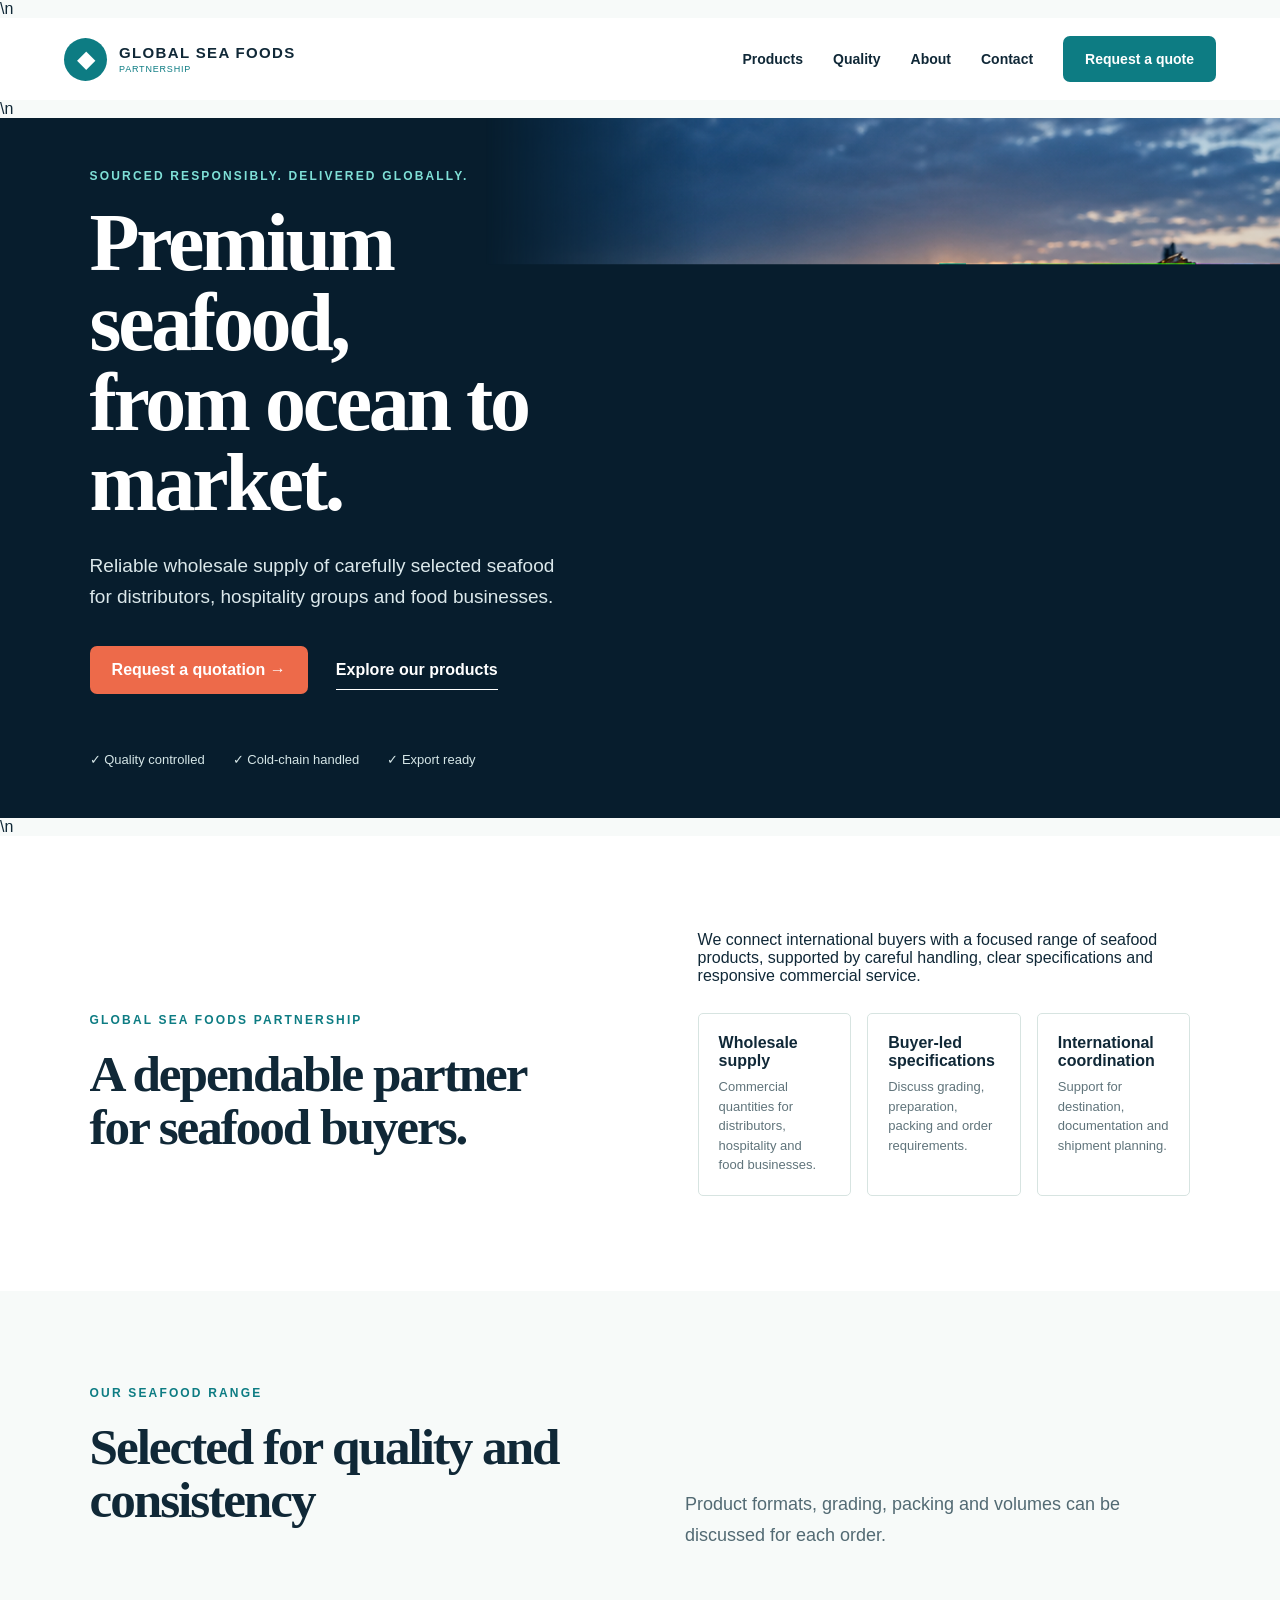
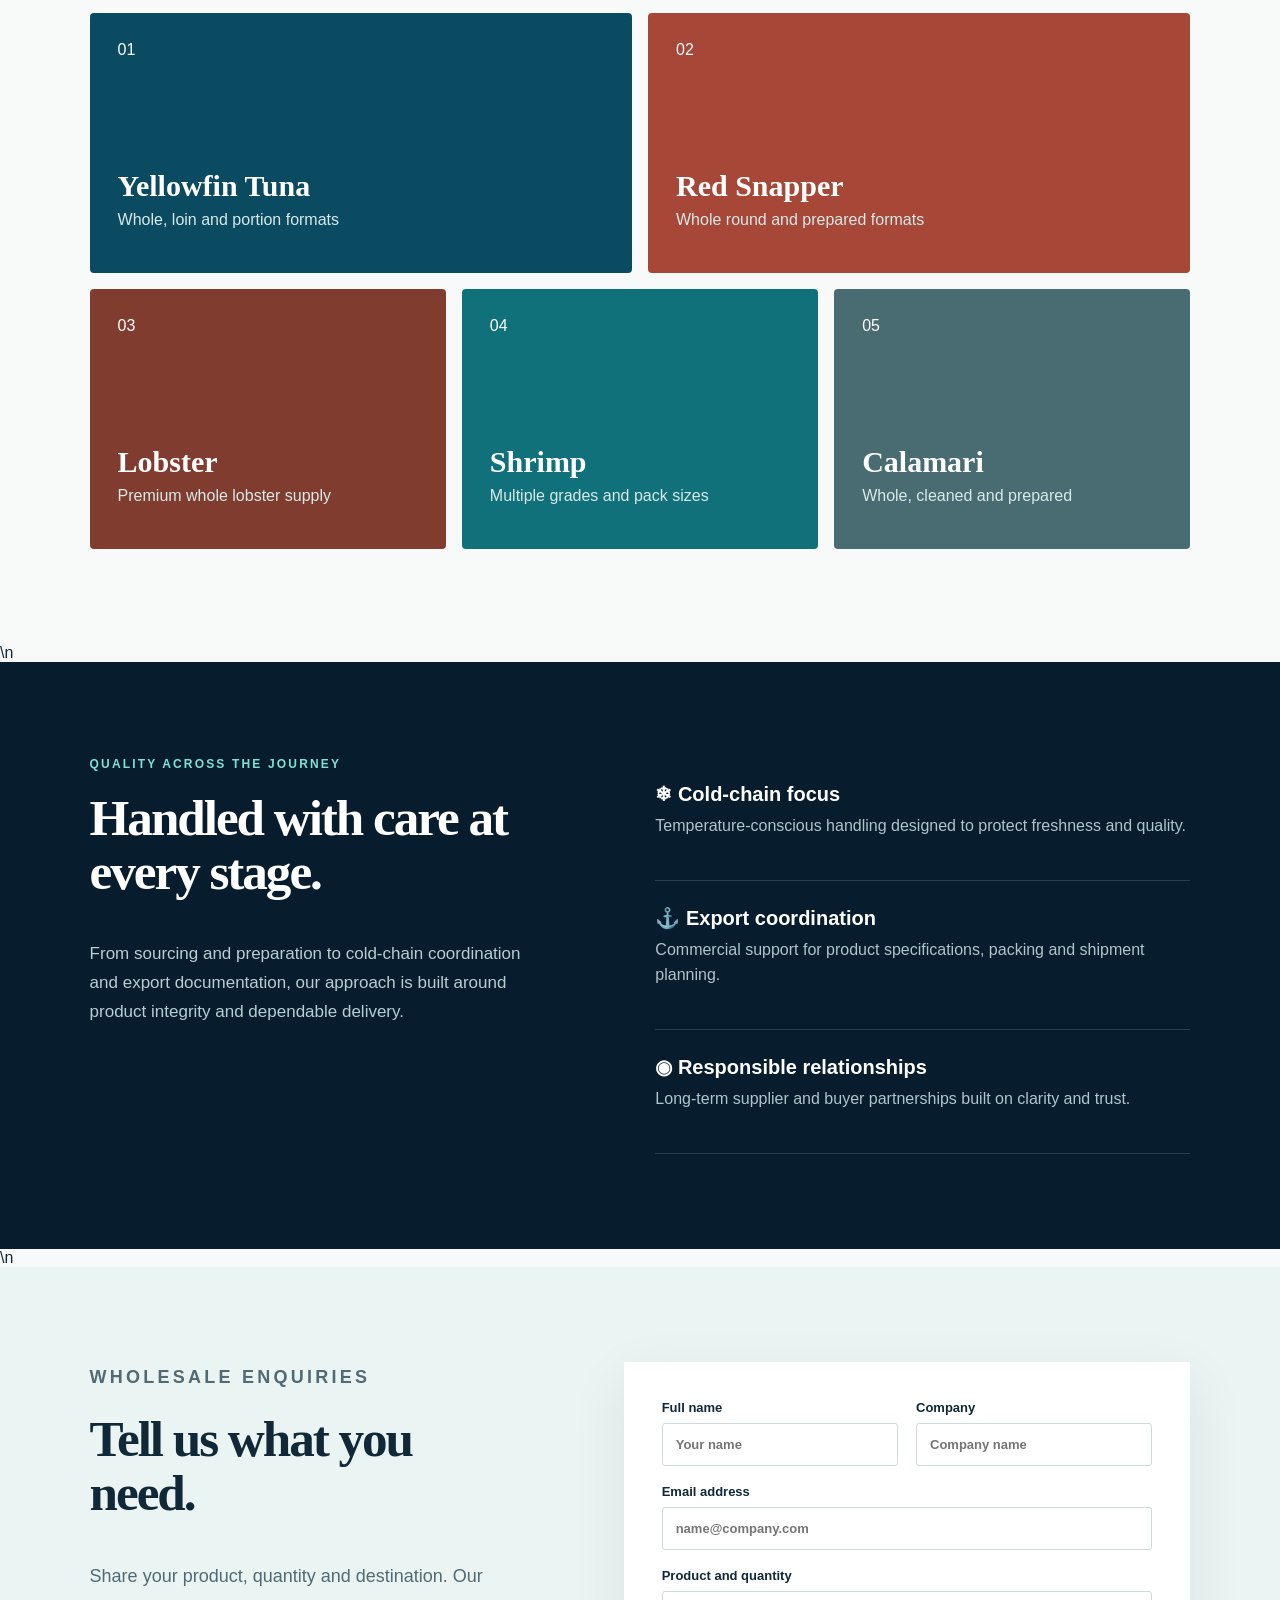
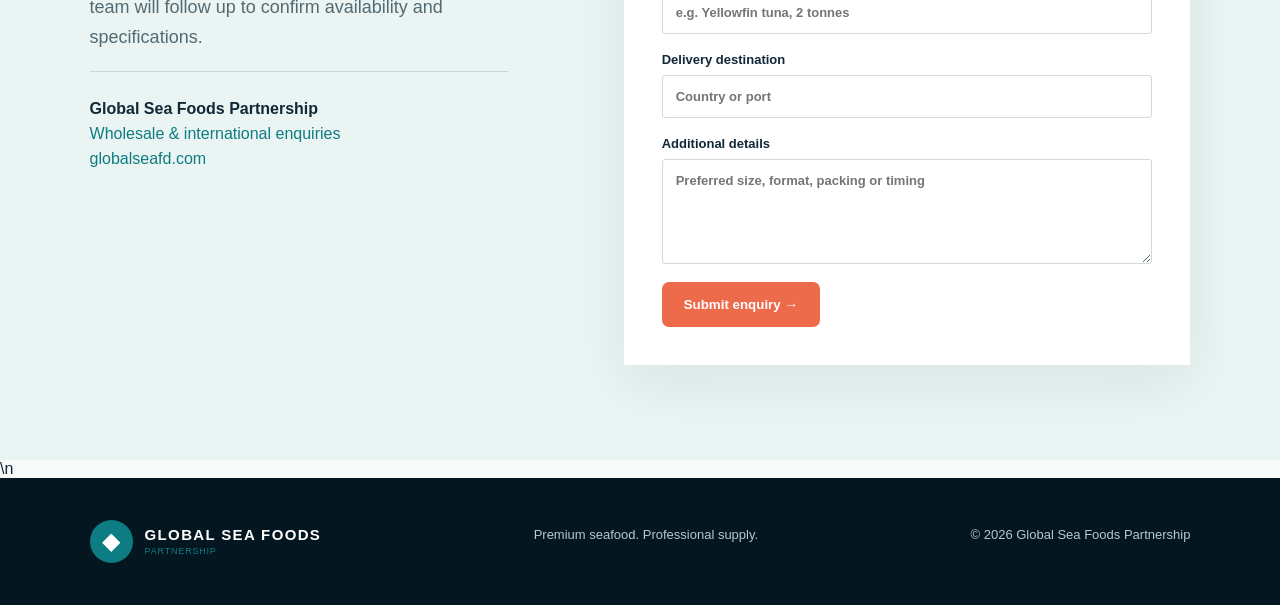
==== commit 8a4586ed: "Rebuild hero as split text and seafood image layout" ====
--- a/index.html
+++ b/index.html
@@ -1,6 +1,6 @@
 <!doctype html><html lang="en"><head><meta charset="utf-8"><meta name="viewport" content="width=device-width,initial-scale=1"><title>Global Sea Foods Partnership | Premium Wholesale Seafood</title><meta name="description" content="Global Sea Foods Partnership supplies premium wholesale tuna, red snapper, lobster, shrimp and calamari with cold-chain and export coordination for international buyers."><meta name="theme-color" content="#071d2d"><meta property="og:title" content="Global Sea Foods Partnership | Premium Wholesale Seafood"><meta property="og:description" content="Premium wholesale seafood, cold-chain handling and export coordination for international buyers."><meta property="og:type" content="website"><meta property="og:url" content="https://globalseafd.com/"><style>
-:root{--navy:#071d2d;--teal:#0d7c83;--coral:#ed6a4a;--ink:#102837;--paper:#f7faf9}*{box-sizing:border-box}html{scroll-behavior:smooth}body{margin:0;background:var(--paper);color:var(--ink);font-family:Arial,sans-serif}a{text-decoration:none;color:inherit}header{height:82px;padding:0 clamp(22px,5vw,76px);display:flex;align-items:center;justify-content:space-between;background:#fff;position:relative;z-index:4}.brand{display:flex;align-items:center;gap:12px}.mark{display:grid;place-items:center;width:43px;height:43px;color:#fff;background:var(--teal);border-radius:50%;font-size:24px}.brand strong,.brand small{display:block;letter-spacing:.09em}.brand strong{font-size:15px}.brand small{font-size:9px;color:var(--teal);margin-top:3px}nav{display:flex;align-items:center;gap:30px;font-size:14px;font-weight:700}.btn{display:inline-flex;align-items:center;justify-content:center;background:var(--teal);color:#fff;padding:15px 22px;border:0;border-radius:7px;font-weight:700;cursor:pointer}.menu{display:none;background:none;border:0;font-size:26px}.hero{height:min(700px,calc(100vh - 82px));min-height:620px;position:relative;background:#071d2d;overflow:hidden}.hero img{position:absolute;inset:0;width:100%;height:100%;object-fit:cover;object-position:72% 72%;background:#071d2d}.shade{position:absolute;inset:0;background:linear-gradient(90deg,rgba(3,18,29,.97) 0%,rgba(3,18,29,.84) 34%,rgba(3,18,29,.35) 58%,rgba(3,18,29,.08) 100%)}.hero-copy{position:relative;z-index:2;color:#fff;padding:clamp(90px,13vh,145px) clamp(22px,7vw,108px);max-width:790px}.eyebrow{text-transform:uppercase;letter-spacing:.18em;font-weight:800;font-size:12px;color:#7fe0d7;margin:0 0 20px}.dark{color:var(--teal)}h1,h2,h3,p{margin-top:0}h1,h2{font-family:Georgia,serif;letter-spacing:-.04em}h1{font-size:clamp(50px,6.4vw,88px);line-height:.98;margin-bottom:26px}h2{font-size:clamp(36px,4vw,58px);line-height:1.04}.hero-copy>p:not(.eyebrow){font-size:19px;line-height:1.65;color:#dbe8eb}.actions{display:flex;align-items:center;gap:28px;margin-top:34px}.actions .btn{background:var(--coral)}.text-link{font-weight:700;border-bottom:1px solid #fff;padding:10px 0}.trust{display:flex;gap:28px;margin-top:58px;font-size:13px;color:#d5e6e7}.section{padding:95px clamp(22px,7vw,108px)}.intro{background:#fff;display:grid;grid-template-columns:1fr 1fr;gap:9vw;align-items:end}.intro>p,.heading>p,.quote-intro>p{font-size:18px;line-height:1.7;color:#526a73}.heading{display:flex;justify-content:space-between;align-items:end;gap:40px;margin-bottom:45px}.products{display:grid;grid-template-columns:repeat(6,1fr);gap:16px}.product{min-height:260px;padding:28px;display:flex;flex-direction:column;justify-content:space-between;color:#fff;border-radius:4px;background:#0b4b62}.product:nth-child(1),.product:nth-child(2){grid-column:span 3}.product:nth-child(n+3){grid-column:span 2}.product:nth-child(2){background:#a64738}.product:nth-child(3){background:#803d2f}.product:nth-child(4){background:#11717a}.product:nth-child(5){background:#496c72}.product h3{font-family:Georgia,serif;font-size:30px;margin-bottom:8px}.product p{color:#d8e9e9}.quality{background:var(--navy);color:#fff;display:grid;grid-template-columns:.9fr 1.1fr;gap:10vw}.quality-copy>p:not(.eyebrow){font-size:17px;line-height:1.7;color:#b8cdd3}.point{padding:25px 0;border-bottom:1px solid #ffffff25}.point h3{font-size:20px;margin-bottom:8px}.point p{color:#afc4cb;line-height:1.55}.quote{background:#eaf4f2;display:grid;grid-template-columns:.85fr 1.15fr;gap:9vw}.contact{padding-top:28px;border-top:1px solid #c6d8d5;display:flex;flex-direction:column;gap:7px}.contact span{color:var(--teal)} .credentials{display:grid;grid-template-columns:repeat(3,1fr);gap:16px;margin-top:28px}.credential{background:#fff;border:1px solid #d7e4e1;padding:20px;border-radius:5px}.credential strong{display:block;margin-bottom:7px}.credential span{font-size:13px;color:#60747b;line-height:1.5}form{background:#fff;padding:38px;box-shadow:0 18px 55px #11374014;display:grid;gap:18px}label{font-size:13px;font-weight:800;display:grid;gap:8px}input,textarea{width:100%;font:inherit;border:1px solid #cedbd9;border-radius:3px;padding:13px}textarea{min-height:105px}.row{display:grid;grid-template-columns:1fr 1fr;gap:18px}form .btn{justify-self:start;background:var(--coral)}.success{display:none;text-align:center;padding:60px 10px}.success h3{font-family:Georgia,serif;font-size:32px}footer{padding:42px clamp(22px,7vw,108px);background:#041721;color:#b7c8ce;display:flex;align-items:center;justify-content:space-between;gap:24px;font-size:13px}footer strong{color:#fff}
-@media(max-width:820px){.credentials{grid-template-columns:1fr}header{height:72px}.menu{display:block}nav{display:none;position:absolute;top:72px;left:0;right:0;background:#fff;padding:24px;flex-direction:column;align-items:stretch}nav.open{display:flex}.hero{height:calc(100vh - 72px);min-height:680px}.hero img{object-fit:cover;object-position:72% 72%}.shade{background:linear-gradient(90deg,rgba(3,18,29,.95),rgba(3,18,29,.62))}.intro,.quality,.quote{grid-template-columns:1fr}.heading{display:block}.products .product{grid-column:span 3}.row{grid-template-columns:1fr}footer{flex-direction:column;text-align:center}}@media(max-width:540px){h1{font-size:47px}.actions{align-items:flex-start;flex-direction:column}.trust{flex-wrap:wrap;gap:12px}.section{padding:72px 22px}.products .product{grid-column:span 6}form{padding:24px 18px}}
+:root{--navy:#071d2d;--teal:#0d7c83;--coral:#ed6a4a;--ink:#102837;--paper:#f7faf9}*{box-sizing:border-box}html{scroll-behavior:smooth}body{margin:0;background:var(--paper);color:var(--ink);font-family:Arial,sans-serif}a{text-decoration:none;color:inherit}header{height:82px;padding:0 clamp(22px,5vw,76px);display:flex;align-items:center;justify-content:space-between;background:#fff;position:relative;z-index:4}.brand{display:flex;align-items:center;gap:12px}.mark{display:grid;place-items:center;width:43px;height:43px;color:#fff;background:var(--teal);border-radius:50%;font-size:24px}.brand strong,.brand small{display:block;letter-spacing:.09em}.brand strong{font-size:15px}.brand small{font-size:9px;color:var(--teal);margin-top:3px}nav{display:flex;align-items:center;gap:30px;font-size:14px;font-weight:700}.btn{display:inline-flex;align-items:center;justify-content:center;background:var(--teal);color:#fff;padding:15px 22px;border:0;border-radius:7px;font-weight:700;cursor:pointer}.menu{display:none;background:none;border:0;font-size:26px}.hero{--img-w:62%;position:relative;display:flex;align-items:center;height:min(700px,calc(100vh - 82px));min-height:620px;background:#071d2d;overflow:hidden}.hero img{position:absolute;top:0;right:0;bottom:0;width:var(--img-w);height:100%;object-fit:cover;object-position:50% 55%;-webkit-mask-image:linear-gradient(90deg,transparent 0,#000 28%);mask-image:linear-gradient(90deg,transparent 0,#000 28%)}.shade{display:none}.hero-copy{position:relative;z-index:2;width:min(46%,640px);padding:0 24px 0 clamp(22px,7vw,108px);color:#fff}.eyebrow{text-transform:uppercase;letter-spacing:.18em;font-weight:800;font-size:12px;color:#7fe0d7;margin:0 0 20px}.dark{color:var(--teal)}h1,h2,h3,p{margin-top:0}h1,h2{font-family:Georgia,serif;letter-spacing:-.04em}h1{font-size:clamp(50px,6.4vw,88px);line-height:.98;margin-bottom:26px}h2{font-size:clamp(36px,4vw,58px);line-height:1.04}.hero-copy>p:not(.eyebrow){font-size:19px;line-height:1.65;color:#dbe8eb}.actions{display:flex;align-items:center;gap:28px;margin-top:34px}.actions .btn{background:var(--coral)}.text-link{font-weight:700;border-bottom:1px solid #fff;padding:10px 0}.trust{display:flex;gap:28px;margin-top:58px;font-size:13px;color:#d5e6e7}.section{padding:95px clamp(22px,7vw,108px)}.intro{background:#fff;display:grid;grid-template-columns:1fr 1fr;gap:9vw;align-items:end}.intro>p,.heading>p,.quote-intro>p{font-size:18px;line-height:1.7;color:#526a73}.heading{display:flex;justify-content:space-between;align-items:end;gap:40px;margin-bottom:45px}.products{display:grid;grid-template-columns:repeat(6,1fr);gap:16px}.product{min-height:260px;padding:28px;display:flex;flex-direction:column;justify-content:space-between;color:#fff;border-radius:4px;background:#0b4b62}.product:nth-child(1),.product:nth-child(2){grid-column:span 3}.product:nth-child(n+3){grid-column:span 2}.product:nth-child(2){background:#a64738}.product:nth-child(3){background:#803d2f}.product:nth-child(4){background:#11717a}.product:nth-child(5){background:#496c72}.product h3{font-family:Georgia,serif;font-size:30px;margin-bottom:8px}.product p{color:#d8e9e9}.quality{background:var(--navy);color:#fff;display:grid;grid-template-columns:.9fr 1.1fr;gap:10vw}.quality-copy>p:not(.eyebrow){font-size:17px;line-height:1.7;color:#b8cdd3}.point{padding:25px 0;border-bottom:1px solid #ffffff25}.point h3{font-size:20px;margin-bottom:8px}.point p{color:#afc4cb;line-height:1.55}.quote{background:#eaf4f2;display:grid;grid-template-columns:.85fr 1.15fr;gap:9vw}.contact{padding-top:28px;border-top:1px solid #c6d8d5;display:flex;flex-direction:column;gap:7px}.contact span{color:var(--teal)} .credentials{display:grid;grid-template-columns:repeat(3,1fr);gap:16px;margin-top:28px}.credential{background:#fff;border:1px solid #d7e4e1;padding:20px;border-radius:5px}.credential strong{display:block;margin-bottom:7px}.credential span{font-size:13px;color:#60747b;line-height:1.5}form{background:#fff;padding:38px;box-shadow:0 18px 55px #11374014;display:grid;gap:18px}label{font-size:13px;font-weight:800;display:grid;gap:8px}input,textarea{width:100%;font:inherit;border:1px solid #cedbd9;border-radius:3px;padding:13px}textarea{min-height:105px}.row{display:grid;grid-template-columns:1fr 1fr;gap:18px}form .btn{justify-self:start;background:var(--coral)}.success{display:none;text-align:center;padding:60px 10px}.success h3{font-family:Georgia,serif;font-size:32px}footer{padding:42px clamp(22px,7vw,108px);background:#041721;color:#b7c8ce;display:flex;align-items:center;justify-content:space-between;gap:24px;font-size:13px}footer strong{color:#fff}
+@media(max-width:820px){.credentials{grid-template-columns:1fr}header{height:72px}.menu{display:block}nav{display:none;position:absolute;top:72px;left:0;right:0;background:#fff;padding:24px;flex-direction:column;align-items:stretch}nav.open{display:flex}.hero{display:block;height:auto;min-height:0}.hero img{position:relative;display:block;width:100%;height:auto;aspect-ratio:4/3;object-fit:cover;object-position:50% 55%;-webkit-mask-image:linear-gradient(180deg,#000 72%,transparent);mask-image:linear-gradient(180deg,#000 72%,transparent)}.hero-copy{width:auto;padding:28px 22px 44px}.shade{display:none}.intro,.quality,.quote{grid-template-columns:1fr}.heading{display:block}.products .product{grid-column:span 3}.row{grid-template-columns:1fr}footer{flex-direction:column;text-align:center}}@media(max-width:540px){h1{font-size:47px}.actions{align-items:flex-start;flex-direction:column}.trust{flex-wrap:wrap;gap:12px}.section{padding:72px 22px}.products .product{grid-column:span 6}form{padding:24px 18px}}
 </style></head><body>
 <!-- ===== HEADER / NAVIGATION ===== -->\n<header><a class="brand" href="#top"><span class="mark">◆</span><span><strong>GLOBAL SEA FOODS</strong><small>PARTNERSHIP</small></span></a><button class="menu" aria-label="Open menu">☰</button><nav><a href="#products">Products</a><a href="#quality">Quality</a><a href="#about">About</a><a href="#contact">Contact</a><a class="btn" href="#quote">Request a quote</a></nav></header>
 <!-- ===== HERO BANNER ===== -->\n<section class="hero" id="top"><img src="assets/seafood-hero.png" alt="Fresh premium seafood on ice beside the ocean"><div class="shade"></div><div class="hero-copy"><p class="eyebrow">Sourced responsibly. Delivered globally.</p><h1>Premium seafood,<br>from ocean to market.</h1><p>Reliable wholesale supply of carefully selected seafood for distributors, hospitality groups and food businesses.</p><div class="actions"><a class="btn" href="#quote">Request a quotation →</a><a class="text-link" href="#products">Explore our products</a></div><div class="trust"><span>✓ Quality controlled</span><span>✓ Cold-chain handled</span><span>✓ Export ready</span></div></div></section>
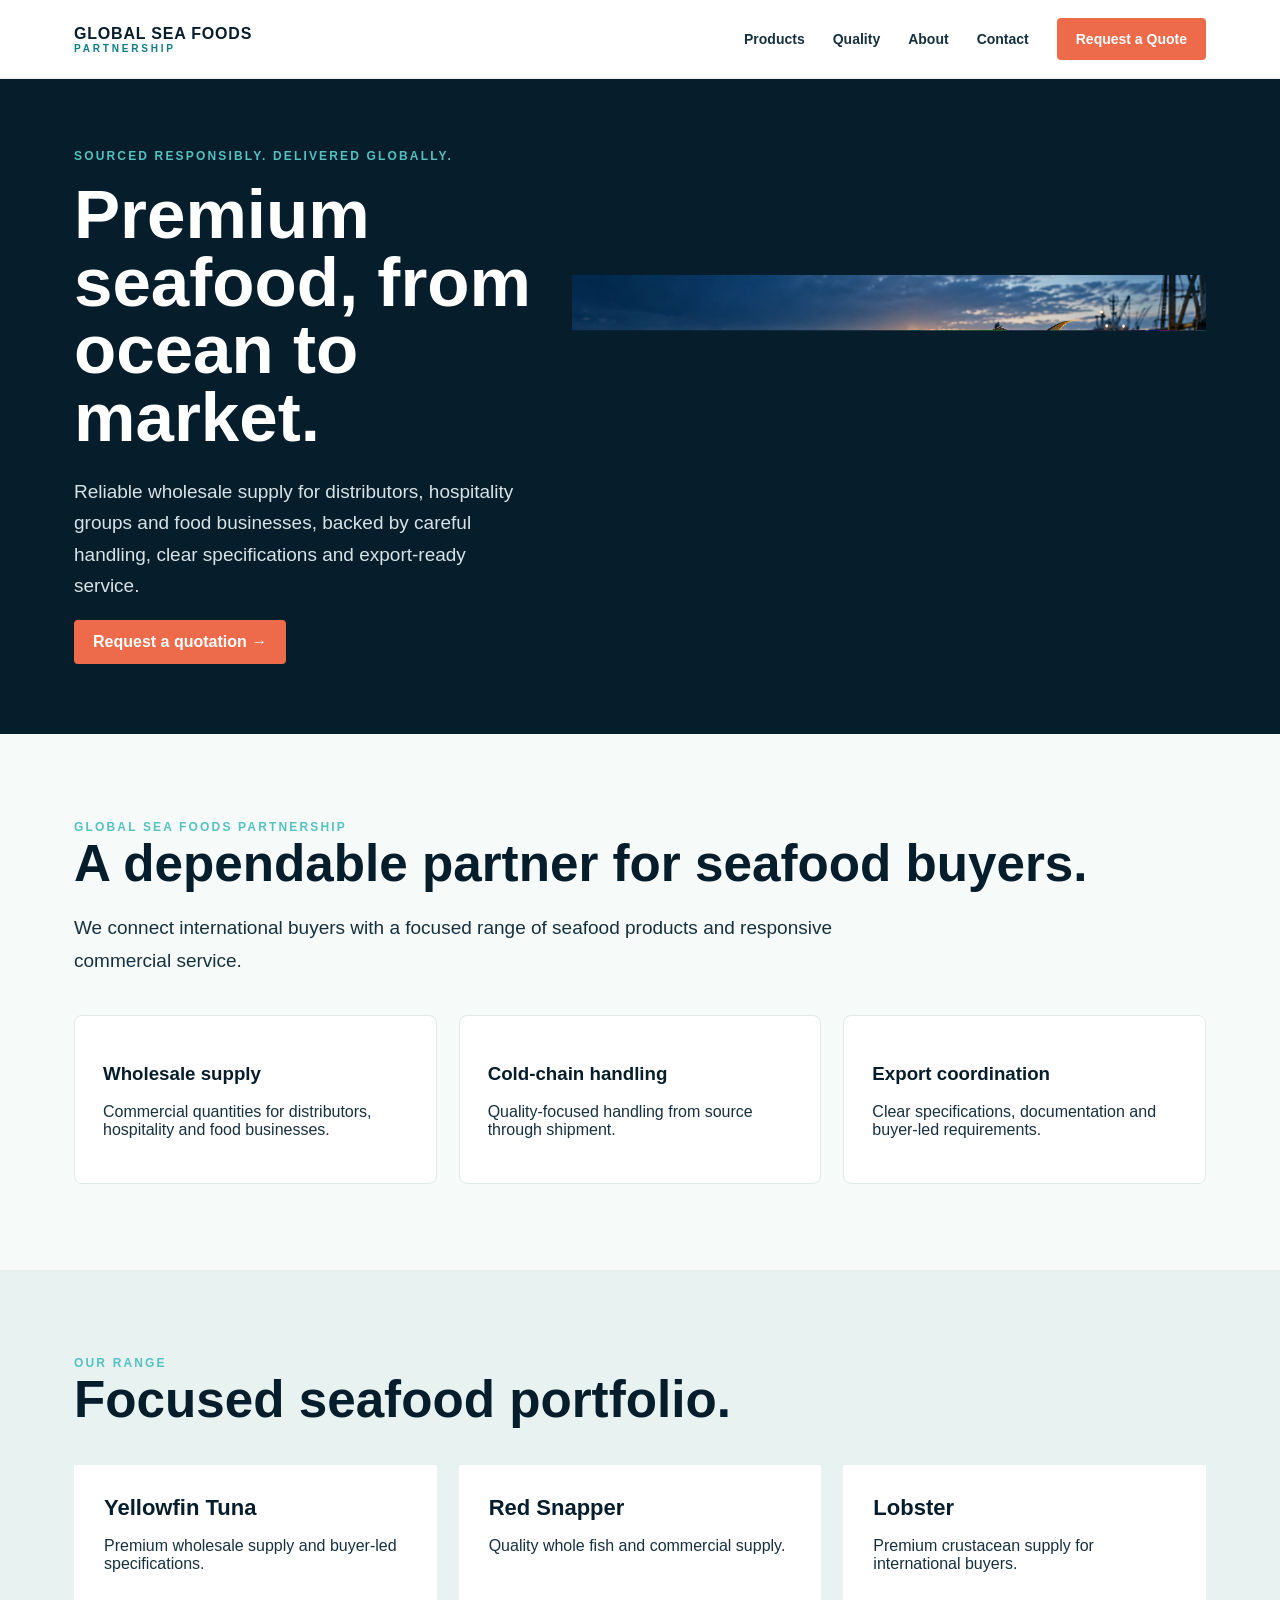
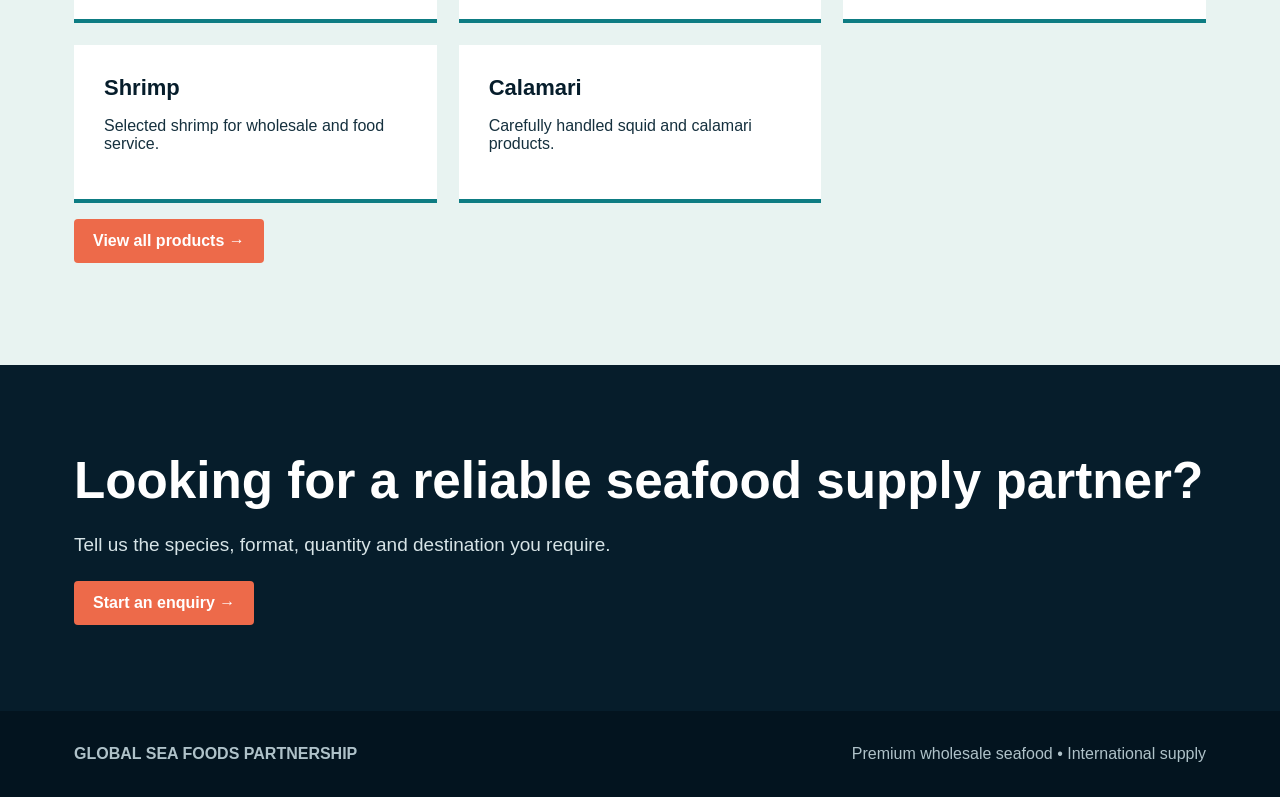
==== commit 8a406095: "Rebuild Global Sea Foods as modern multi-page website" ====
--- a/index.html
+++ b/index.html
@@ -1,12 +1 @@
-<!doctype html><html lang="en"><head><meta charset="utf-8"><meta name="viewport" content="width=device-width,initial-scale=1"><title>Global Sea Foods Partnership | Premium Wholesale Seafood</title><meta name="description" content="Global Sea Foods Partnership supplies premium wholesale tuna, red snapper, lobster, shrimp and calamari with cold-chain and export coordination for international buyers."><meta name="theme-color" content="#071d2d"><meta property="og:title" content="Global Sea Foods Partnership | Premium Wholesale Seafood"><meta property="og:description" content="Premium wholesale seafood, cold-chain handling and export coordination for international buyers."><meta property="og:type" content="website"><meta property="og:url" content="https://globalseafd.com/"><style>
-:root{--navy:#071d2d;--teal:#0d7c83;--coral:#ed6a4a;--ink:#102837;--paper:#f7faf9}*{box-sizing:border-box}html{scroll-behavior:smooth}body{margin:0;background:var(--paper);color:var(--ink);font-family:Arial,sans-serif}a{text-decoration:none;color:inherit}header{height:82px;padding:0 clamp(22px,5vw,76px);display:flex;align-items:center;justify-content:space-between;background:#fff;position:relative;z-index:4}.brand{display:flex;align-items:center;gap:12px}.mark{display:grid;place-items:center;width:43px;height:43px;color:#fff;background:var(--teal);border-radius:50%;font-size:24px}.brand strong,.brand small{display:block;letter-spacing:.09em}.brand strong{font-size:15px}.brand small{font-size:9px;color:var(--teal);margin-top:3px}nav{display:flex;align-items:center;gap:30px;font-size:14px;font-weight:700}.btn{display:inline-flex;align-items:center;justify-content:center;background:var(--teal);color:#fff;padding:15px 22px;border:0;border-radius:7px;font-weight:700;cursor:pointer}.menu{display:none;background:none;border:0;font-size:26px}.hero{--img-w:62%;position:relative;display:flex;align-items:center;height:min(700px,calc(100vh - 82px));min-height:620px;background:#071d2d;overflow:hidden}.hero img{position:absolute;top:0;right:0;bottom:0;width:var(--img-w);height:100%;object-fit:cover;object-position:50% 55%;-webkit-mask-image:linear-gradient(90deg,transparent 0,#000 28%);mask-image:linear-gradient(90deg,transparent 0,#000 28%)}.shade{display:none}.hero-copy{position:relative;z-index:2;width:min(46%,640px);padding:0 24px 0 clamp(22px,7vw,108px);color:#fff}.eyebrow{text-transform:uppercase;letter-spacing:.18em;font-weight:800;font-size:12px;color:#7fe0d7;margin:0 0 20px}.dark{color:var(--teal)}h1,h2,h3,p{margin-top:0}h1,h2{font-family:Georgia,serif;letter-spacing:-.04em}h1{font-size:clamp(50px,6.4vw,88px);line-height:.98;margin-bottom:26px}h2{font-size:clamp(36px,4vw,58px);line-height:1.04}.hero-copy>p:not(.eyebrow){font-size:19px;line-height:1.65;color:#dbe8eb}.actions{display:flex;align-items:center;gap:28px;margin-top:34px}.actions .btn{background:var(--coral)}.text-link{font-weight:700;border-bottom:1px solid #fff;padding:10px 0}.trust{display:flex;gap:28px;margin-top:58px;font-size:13px;color:#d5e6e7}.section{padding:95px clamp(22px,7vw,108px)}.intro{background:#fff;display:grid;grid-template-columns:1fr 1fr;gap:9vw;align-items:end}.intro>p,.heading>p,.quote-intro>p{font-size:18px;line-height:1.7;color:#526a73}.heading{display:flex;justify-content:space-between;align-items:end;gap:40px;margin-bottom:45px}.products{display:grid;grid-template-columns:repeat(6,1fr);gap:16px}.product{min-height:260px;padding:28px;display:flex;flex-direction:column;justify-content:space-between;color:#fff;border-radius:4px;background:#0b4b62}.product:nth-child(1),.product:nth-child(2){grid-column:span 3}.product:nth-child(n+3){grid-column:span 2}.product:nth-child(2){background:#a64738}.product:nth-child(3){background:#803d2f}.product:nth-child(4){background:#11717a}.product:nth-child(5){background:#496c72}.product h3{font-family:Georgia,serif;font-size:30px;margin-bottom:8px}.product p{color:#d8e9e9}.quality{background:var(--navy);color:#fff;display:grid;grid-template-columns:.9fr 1.1fr;gap:10vw}.quality-copy>p:not(.eyebrow){font-size:17px;line-height:1.7;color:#b8cdd3}.point{padding:25px 0;border-bottom:1px solid #ffffff25}.point h3{font-size:20px;margin-bottom:8px}.point p{color:#afc4cb;line-height:1.55}.quote{background:#eaf4f2;display:grid;grid-template-columns:.85fr 1.15fr;gap:9vw}.contact{padding-top:28px;border-top:1px solid #c6d8d5;display:flex;flex-direction:column;gap:7px}.contact span{color:var(--teal)} .credentials{display:grid;grid-template-columns:repeat(3,1fr);gap:16px;margin-top:28px}.credential{background:#fff;border:1px solid #d7e4e1;padding:20px;border-radius:5px}.credential strong{display:block;margin-bottom:7px}.credential span{font-size:13px;color:#60747b;line-height:1.5}form{background:#fff;padding:38px;box-shadow:0 18px 55px #11374014;display:grid;gap:18px}label{font-size:13px;font-weight:800;display:grid;gap:8px}input,textarea{width:100%;font:inherit;border:1px solid #cedbd9;border-radius:3px;padding:13px}textarea{min-height:105px}.row{display:grid;grid-template-columns:1fr 1fr;gap:18px}form .btn{justify-self:start;background:var(--coral)}.success{display:none;text-align:center;padding:60px 10px}.success h3{font-family:Georgia,serif;font-size:32px}footer{padding:42px clamp(22px,7vw,108px);background:#041721;color:#b7c8ce;display:flex;align-items:center;justify-content:space-between;gap:24px;font-size:13px}footer strong{color:#fff}
-@media(max-width:820px){.credentials{grid-template-columns:1fr}header{height:72px}.menu{display:block}nav{display:none;position:absolute;top:72px;left:0;right:0;background:#fff;padding:24px;flex-direction:column;align-items:stretch}nav.open{display:flex}.hero{display:block;height:auto;min-height:0}.hero img{position:relative;display:block;width:100%;height:auto;aspect-ratio:4/3;object-fit:cover;object-position:50% 55%;-webkit-mask-image:linear-gradient(180deg,#000 72%,transparent);mask-image:linear-gradient(180deg,#000 72%,transparent)}.hero-copy{width:auto;padding:28px 22px 44px}.shade{display:none}.intro,.quality,.quote{grid-template-columns:1fr}.heading{display:block}.products .product{grid-column:span 3}.row{grid-template-columns:1fr}footer{flex-direction:column;text-align:center}}@media(max-width:540px){h1{font-size:47px}.actions{align-items:flex-start;flex-direction:column}.trust{flex-wrap:wrap;gap:12px}.section{padding:72px 22px}.products .product{grid-column:span 6}form{padding:24px 18px}}
-</style></head><body>
-<!-- ===== HEADER / NAVIGATION ===== -->\n<header><a class="brand" href="#top"><span class="mark">◆</span><span><strong>GLOBAL SEA FOODS</strong><small>PARTNERSHIP</small></span></a><button class="menu" aria-label="Open menu">☰</button><nav><a href="#products">Products</a><a href="#quality">Quality</a><a href="#about">About</a><a href="#contact">Contact</a><a class="btn" href="#quote">Request a quote</a></nav></header>
-<!-- ===== HERO BANNER ===== -->\n<section class="hero" id="top"><img src="assets/seafood-hero.png" alt="Fresh premium seafood on ice beside the ocean"><div class="shade"></div><div class="hero-copy"><p class="eyebrow">Sourced responsibly. Delivered globally.</p><h1>Premium seafood,<br>from ocean to market.</h1><p>Reliable wholesale supply of carefully selected seafood for distributors, hospitality groups and food businesses.</p><div class="actions"><a class="btn" href="#quote">Request a quotation →</a><a class="text-link" href="#products">Explore our products</a></div><div class="trust"><span>✓ Quality controlled</span><span>✓ Cold-chain handled</span><span>✓ Export ready</span></div></div></section>
-<!-- ===== ABOUT / INTRODUCTION ===== -->\n<section class="section intro" id="about"><div><p class="eyebrow dark">Global Sea Foods Partnership</p><h2>A dependable partner for seafood buyers.</h2></div><div><p>We connect international buyers with a focused range of seafood products, supported by careful handling, clear specifications and responsive commercial service.</p><div class="credentials"><div class="credential"><strong>Wholesale supply</strong><span>Commercial quantities for distributors, hospitality and food businesses.</span></div><div class="credential"><strong>Buyer-led specifications</strong><span>Discuss grading, preparation, packing and order requirements.</span></div><div class="credential"><strong>International coordination</strong><span>Support for destination, documentation and shipment planning.</span></div></div></div></section>
-<section class="section" id="products"><div class="heading"><div><p class="eyebrow dark">Our seafood range</p><h2>Selected for quality and consistency</h2></div><p>Product formats, grading, packing and volumes can be discussed for each order.</p></div><div class="products"><article class="product"><span>01</span><div><h3>Yellowfin Tuna</h3><p>Whole, loin and portion formats</p></div></article><article class="product"><span>02</span><div><h3>Red Snapper</h3><p>Whole round and prepared formats</p></div></article><article class="product"><span>03</span><div><h3>Lobster</h3><p>Premium whole lobster supply</p></div></article><article class="product"><span>04</span><div><h3>Shrimp</h3><p>Multiple grades and pack sizes</p></div></article><article class="product"><span>05</span><div><h3>Calamari</h3><p>Whole, cleaned and prepared</p></div></article></div></section>
-<!-- ===== QUALITY ===== -->\n<section class="section quality" id="quality"><div class="quality-copy"><p class="eyebrow">Quality across the journey</p><h2>Handled with care at every stage.</h2><p>From sourcing and preparation to cold-chain coordination and export documentation, our approach is built around product integrity and dependable delivery.</p></div><div><article class="point"><h3>❄ Cold-chain focus</h3><p>Temperature-conscious handling designed to protect freshness and quality.</p></article><article class="point"><h3>⚓ Export coordination</h3><p>Commercial support for product specifications, packing and shipment planning.</p></article><article class="point"><h3>◉ Responsible relationships</h3><p>Long-term supplier and buyer partnerships built on clarity and trust.</p></article></div></section>
-<!-- ===== QUOTATION / CONTACT FORM ===== -->\n<section class="section quote" id="quote"><div class="quote-intro"><p class="eyebrow dark">Wholesale enquiries</p><h2>Tell us what you need.</h2><p>Share your product, quantity and destination. Our team will follow up to confirm availability and specifications.</p><div class="contact" id="contact"><strong>Global Sea Foods Partnership</strong><span>Wholesale & international enquiries</span><span>globalseafd.com</span></div></div><form id="form"><div class="row"><label>Full name<input required name="name" placeholder="Your name"></label><label>Company<input name="company" placeholder="Company name"></label></div><label>Email address<input required type="email" name="email" placeholder="name@company.com"></label><label>Product and quantity<input required name="product" placeholder="e.g. Yellowfin tuna, 2 tonnes"></label><label>Delivery destination<input name="destination" placeholder="Country or port"></label><label>Additional details<textarea name="details" placeholder="Preferred size, format, packing or timing"></textarea></label><button class="btn" type="submit">Submit enquiry →</button></form><div class="success" id="success"><h3>Enquiry prepared</h3><p>Thank you. Your request has been recorded for follow-up.</p></div></section>
-<!-- ===== FOOTER ===== -->\n<footer><div class="brand"><span class="mark">◆</span><span><strong>GLOBAL SEA FOODS</strong><small>PARTNERSHIP</small></span></div><p>Premium seafood. Professional supply.</p><p>© 2026 Global Sea Foods Partnership</p></footer>
-<script>const m=document.querySelector('.menu'),n=document.querySelector('nav');m.onclick=()=>n.classList.toggle('open');n.querySelectorAll('a').forEach(a=>a.onclick=()=>n.classList.remove('open'));document.querySelector('#form').onsubmit=e=>{e.preventDefault();const d=new FormData(e.target),s=encodeURIComponent('Wholesale seafood enquiry - '+(d.get('company')||d.get('name'))),b=encodeURIComponent('Name: '+d.get('name')+'\nCompany: '+(d.get('company')||'')+'\nEmail: '+d.get('email')+'\nProduct & quantity: '+d.get('product')+'\nDestination: '+(d.get('destination')||'')+'\n\nDetails:\n'+(d.get('details')||''));window.location.href='mailto:?subject='+s+'&body='+b;document.querySelector('#success').style.display='block'}</script></body></html>
+<!doctype html><html><head><meta charset="utf-8"><meta name="viewport" content="width=device-width,initial-scale=1"><title>Global Sea Foods Partnership</title><link rel="stylesheet" href="styles.css"></head><body><header class="top"><div class="wrap nav"><a class="brand" href="index.html">GLOBAL SEA FOODS<small>PARTNERSHIP</small></a><nav><a href="products.html">Products</a><a href="quality.html">Quality</a><a href="about.html">About</a><a href="contact.html">Contact</a><a class="cta" href="quote.html">Request a Quote</a></nav></div></header><main><section class="hero"><div class="wrap hero-grid"><div class="hero-copy"><div class="eyebrow">Sourced responsibly. Delivered globally.</div><h1>Premium seafood, from ocean to market.</h1><p>Reliable wholesale supply for distributors, hospitality groups and food businesses, backed by careful handling, clear specifications and export-ready service.</p><a class="btn" href="quote.html">Request a quotation →</a></div><div class="hero-img"></div></div></section><section class="section"><div class="wrap"><div class="eyebrow">Global Sea Foods Partnership</div><h2>A dependable partner for seafood buyers.</h2><p class="lead">We connect international buyers with a focused range of seafood products and responsive commercial service.</p><div class="cards"><div class="card"><h3>Wholesale supply</h3><p>Commercial quantities for distributors, hospitality and food businesses.</p></div><div class="card"><h3>Cold-chain handling</h3><p>Quality-focused handling from source through shipment.</p></div><div class="card"><h3>Export coordination</h3><p>Clear specifications, documentation and buyer-led requirements.</p></div></div></div></section><section class="section band"><div class="wrap"><div class="eyebrow">Our range</div><h2>Focused seafood portfolio.</h2><div class="product-grid"><div class="product"><strong>Yellowfin Tuna</strong><p>Premium wholesale supply and buyer-led specifications.</p></div><div class="product"><strong>Red Snapper</strong><p>Quality whole fish and commercial supply.</p></div><div class="product"><strong>Lobster</strong><p>Premium crustacean supply for international buyers.</p></div><div class="product"><strong>Shrimp</strong><p>Selected shrimp for wholesale and food service.</p></div><div class="product"><strong>Calamari</strong><p>Carefully handled squid and calamari products.</p></div></div><p><a class="btn" href="products.html">View all products →</a></p></div></section><section class="section contact"><div class="wrap"><h2>Looking for a reliable seafood supply partner?</h2><p class="lead">Tell us the species, format, quantity and destination you require.</p><a class="btn" href="quote.html">Start an enquiry →</a></div></section></main><footer><div class="wrap foot"><strong>GLOBAL SEA FOODS PARTNERSHIP</strong><span>Premium wholesale seafood • International supply</span></div></footer></body></html>
--- a/styles.css
+++ b/styles.css
@@ -0,0 +1 @@
+:root{--navy:#061d2b;--teal:#0d7c83;--coral:#ed6a4a;--paper:#f6faf9;--ink:#15303e}*{box-sizing:border-box}body{margin:0;font-family:Arial,sans-serif;color:var(--ink);background:var(--paper)}a{text-decoration:none;color:inherit}.wrap{max-width:1180px;margin:auto;padding:0 24px}.top{background:#fff;position:sticky;top:0;z-index:10;border-bottom:1px solid #e5eceb}.nav{height:78px;display:flex;align-items:center;justify-content:space-between}.brand{font-weight:900;color:var(--navy);letter-spacing:.05em}.brand small{display:block;font-size:10px;letter-spacing:.28em;color:var(--teal)}nav{display:flex;gap:28px;align-items:center;font-weight:700;font-size:14px}.cta,.btn{background:var(--coral);color:#fff;padding:13px 19px;border-radius:4px;font-weight:800;display:inline-block}.hero{background:var(--navy);color:#fff}.hero-grid{min-height:620px;display:grid;grid-template-columns:44% 56%;align-items:center}.hero-copy{padding:70px 40px 70px 0}.eyebrow{text-transform:uppercase;letter-spacing:.18em;color:#55c2c0;font-weight:800;font-size:12px}.hero h1{font-size:clamp(46px,5.4vw,78px);line-height:.98;margin:18px 0 24px}.hero p{font-size:19px;line-height:1.65;color:#d7e4e7}.hero-img{height:100%;min-height:620px;background:url('assets/seafood-hero.png') center/contain no-repeat}.section{padding:86px 0}.section h1,.section h2{color:var(--navy);font-size:clamp(34px,4vw,52px);margin:0 0 18px}.lead{font-size:19px;line-height:1.7;max-width:760px}.cards{display:grid;grid-template-columns:repeat(3,1fr);gap:22px;margin-top:38px}.card{background:#fff;border:1px solid #e1e9e7;padding:28px;border-radius:8px}.card h3{color:var(--navy)}.band{background:#e8f3f1}.product-grid{display:grid;grid-template-columns:repeat(3,1fr);gap:22px;margin-top:36px}.product{background:#fff;padding:30px;border-bottom:4px solid var(--teal)}.product strong{font-size:22px;color:var(--navy)}.facts{display:grid;grid-template-columns:repeat(4,1fr);gap:18px;margin-top:34px}.fact{padding:24px;background:#fff;border:1px solid #e2e9e8}.contact{background:var(--navy);color:#fff}.contact h1,.contact h2{color:#fff}.contact p{color:#d7e4e7}footer{background:#03141f;color:#afc2c9;padding:34px 0}.foot{display:flex;justify-content:space-between;gap:20px}.page-hero{background:var(--navy);color:#fff;padding:90px 0}.page-hero h1{color:#fff}.menu{display:none}@media(max-width:800px){nav{display:none}.menu{display:block}.hero-grid{grid-template-columns:1fr}.hero-copy{padding:55px 0 25px}.hero-img{min-height:420px}.cards,.product-grid,.facts{grid-template-columns:1fr}.foot{flex-direction:column}.section{padding:60px 0}}
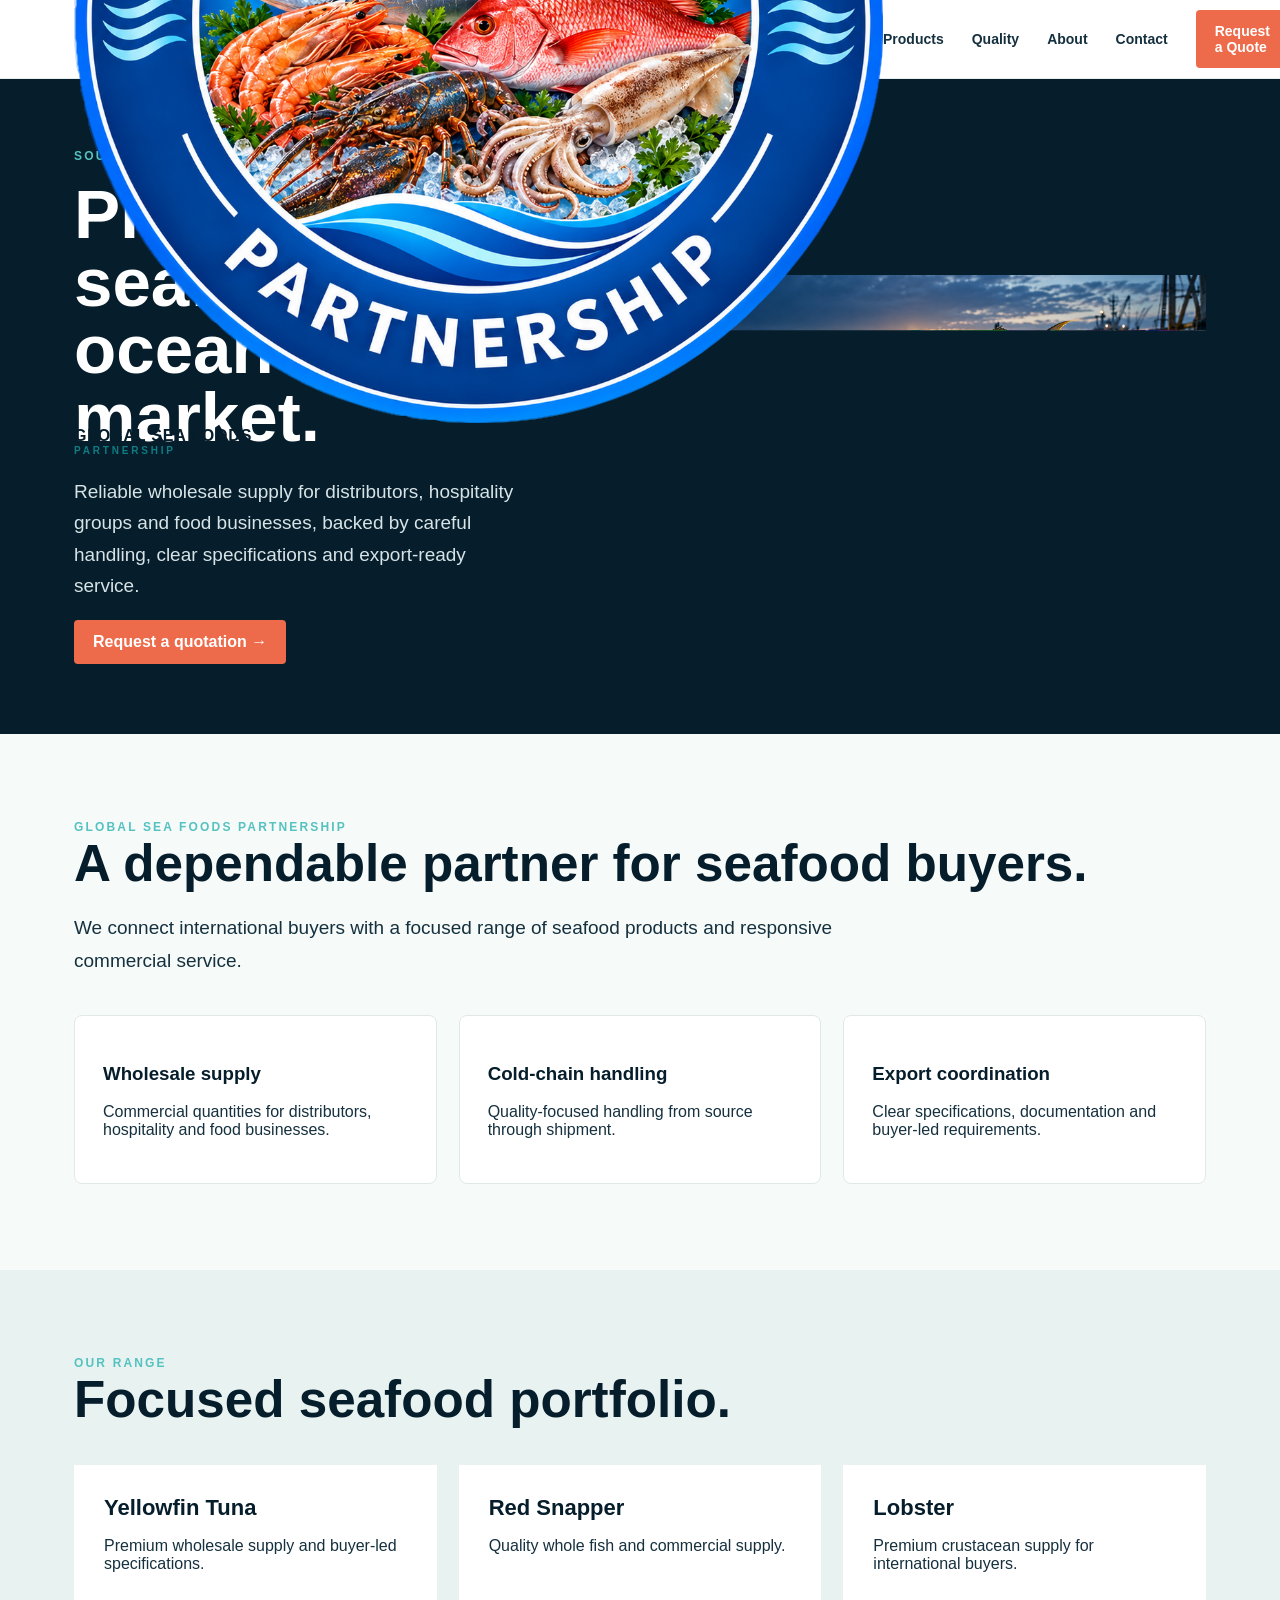
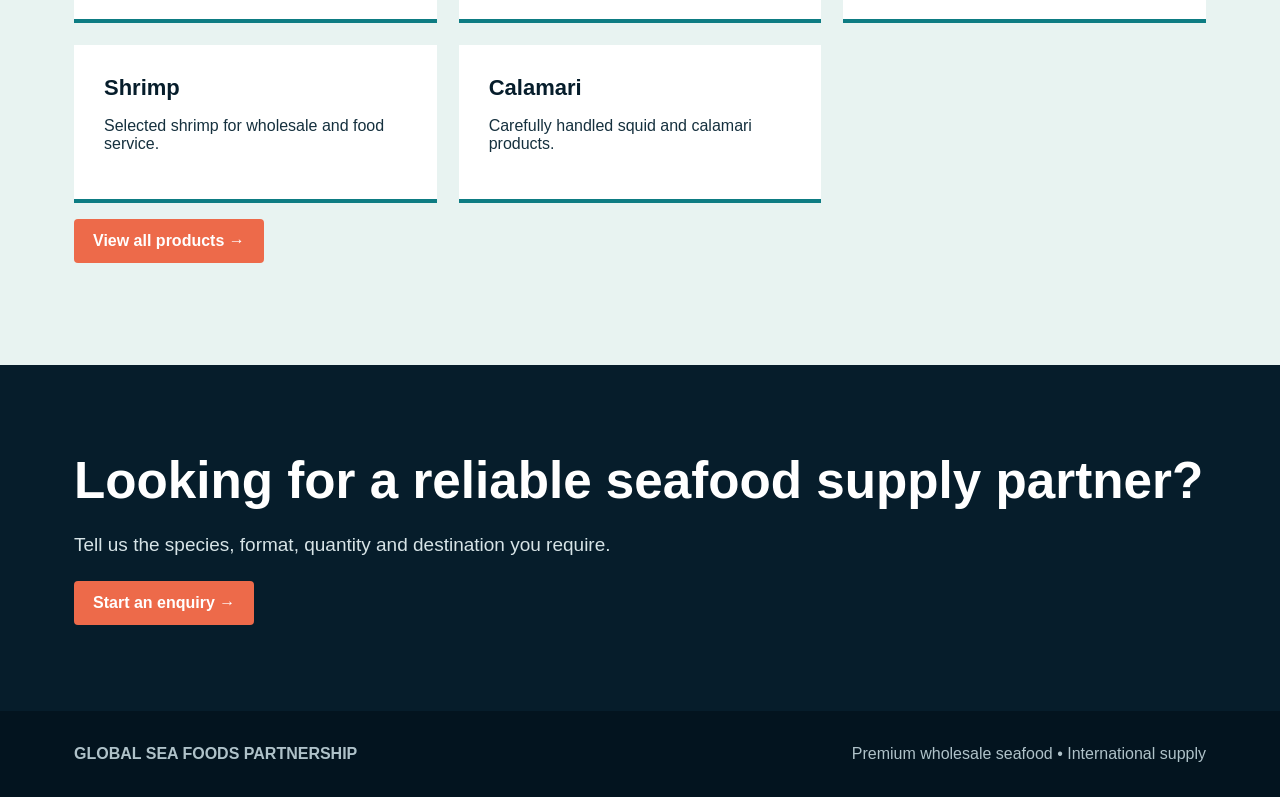
==== commit 8a35d45e: "Use official Global Sea Foods logo" ====
--- a/index.html
+++ b/index.html
@@ -1 +1 @@
-<!doctype html><html><head><meta charset="utf-8"><meta name="viewport" content="width=device-width,initial-scale=1"><title>Global Sea Foods Partnership</title><link rel="stylesheet" href="styles.css"></head><body><header class="top"><div class="wrap nav"><a class="brand" href="index.html">GLOBAL SEA FOODS<small>PARTNERSHIP</small></a><nav><a href="products.html">Products</a><a href="quality.html">Quality</a><a href="about.html">About</a><a href="contact.html">Contact</a><a class="cta" href="quote.html">Request a Quote</a></nav></div></header><main><section class="hero"><div class="wrap hero-grid"><div class="hero-copy"><div class="eyebrow">Sourced responsibly. Delivered globally.</div><h1>Premium seafood, from ocean to market.</h1><p>Reliable wholesale supply for distributors, hospitality groups and food businesses, backed by careful handling, clear specifications and export-ready service.</p><a class="btn" href="quote.html">Request a quotation →</a></div><div class="hero-img"></div></div></section><section class="section"><div class="wrap"><div class="eyebrow">Global Sea Foods Partnership</div><h2>A dependable partner for seafood buyers.</h2><p class="lead">We connect international buyers with a focused range of seafood products and responsive commercial service.</p><div class="cards"><div class="card"><h3>Wholesale supply</h3><p>Commercial quantities for distributors, hospitality and food businesses.</p></div><div class="card"><h3>Cold-chain handling</h3><p>Quality-focused handling from source through shipment.</p></div><div class="card"><h3>Export coordination</h3><p>Clear specifications, documentation and buyer-led requirements.</p></div></div></div></section><section class="section band"><div class="wrap"><div class="eyebrow">Our range</div><h2>Focused seafood portfolio.</h2><div class="product-grid"><div class="product"><strong>Yellowfin Tuna</strong><p>Premium wholesale supply and buyer-led specifications.</p></div><div class="product"><strong>Red Snapper</strong><p>Quality whole fish and commercial supply.</p></div><div class="product"><strong>Lobster</strong><p>Premium crustacean supply for international buyers.</p></div><div class="product"><strong>Shrimp</strong><p>Selected shrimp for wholesale and food service.</p></div><div class="product"><strong>Calamari</strong><p>Carefully handled squid and calamari products.</p></div></div><p><a class="btn" href="products.html">View all products →</a></p></div></section><section class="section contact"><div class="wrap"><h2>Looking for a reliable seafood supply partner?</h2><p class="lead">Tell us the species, format, quantity and destination you require.</p><a class="btn" href="quote.html">Start an enquiry →</a></div></section></main><footer><div class="wrap foot"><strong>GLOBAL SEA FOODS PARTNERSHIP</strong><span>Premium wholesale seafood • International supply</span></div></footer></body></html>+<!doctype html><html><head><meta charset="utf-8"><meta name="viewport" content="width=device-width,initial-scale=1"><title>Global Sea Foods Partnership</title><link rel="stylesheet" href="styles.css"></head><body><header class="top"><div class="wrap nav"><a class="brand" href="index.html"><img src="assets/a57eb15b45f8396e250833fc6cc97336.png" alt="Global Sea Foods Partnership logo"><span>GLOBAL SEA FOODS<small>PARTNERSHIP</small></span></a><nav><a href="products.html">Products</a><a href="quality.html">Quality</a><a href="about.html">About</a><a href="contact.html">Contact</a><a class="cta" href="quote.html">Request a Quote</a></nav></div></header><main><section class="hero"><div class="wrap hero-grid"><div class="hero-copy"><div class="eyebrow">Sourced responsibly. Delivered globally.</div><h1>Premium seafood, from ocean to market.</h1><p>Reliable wholesale supply for distributors, hospitality groups and food businesses, backed by careful handling, clear specifications and export-ready service.</p><a class="btn" href="quote.html">Request a quotation →</a></div><div class="hero-img"></div></div></section><section class="section"><div class="wrap"><div class="eyebrow">Global Sea Foods Partnership</div><h2>A dependable partner for seafood buyers.</h2><p class="lead">We connect international buyers with a focused range of seafood products and responsive commercial service.</p><div class="cards"><div class="card"><h3>Wholesale supply</h3><p>Commercial quantities for distributors, hospitality and food businesses.</p></div><div class="card"><h3>Cold-chain handling</h3><p>Quality-focused handling from source through shipment.</p></div><div class="card"><h3>Export coordination</h3><p>Clear specifications, documentation and buyer-led requirements.</p></div></div></div></section><section class="section band"><div class="wrap"><div class="eyebrow">Our range</div><h2>Focused seafood portfolio.</h2><div class="product-grid"><div class="product"><strong>Yellowfin Tuna</strong><p>Premium wholesale supply and buyer-led specifications.</p></div><div class="product"><strong>Red Snapper</strong><p>Quality whole fish and commercial supply.</p></div><div class="product"><strong>Lobster</strong><p>Premium crustacean supply for international buyers.</p></div><div class="product"><strong>Shrimp</strong><p>Selected shrimp for wholesale and food service.</p></div><div class="product"><strong>Calamari</strong><p>Carefully handled squid and calamari products.</p></div></div><p><a class="btn" href="products.html">View all products →</a></p></div></section><section class="section contact"><div class="wrap"><h2>Looking for a reliable seafood supply partner?</h2><p class="lead">Tell us the species, format, quantity and destination you require.</p><a class="btn" href="quote.html">Start an enquiry →</a></div></section></main><footer><div class="wrap foot"><strong>GLOBAL SEA FOODS PARTNERSHIP</strong><span>Premium wholesale seafood • International supply</span></div></footer></body></html>
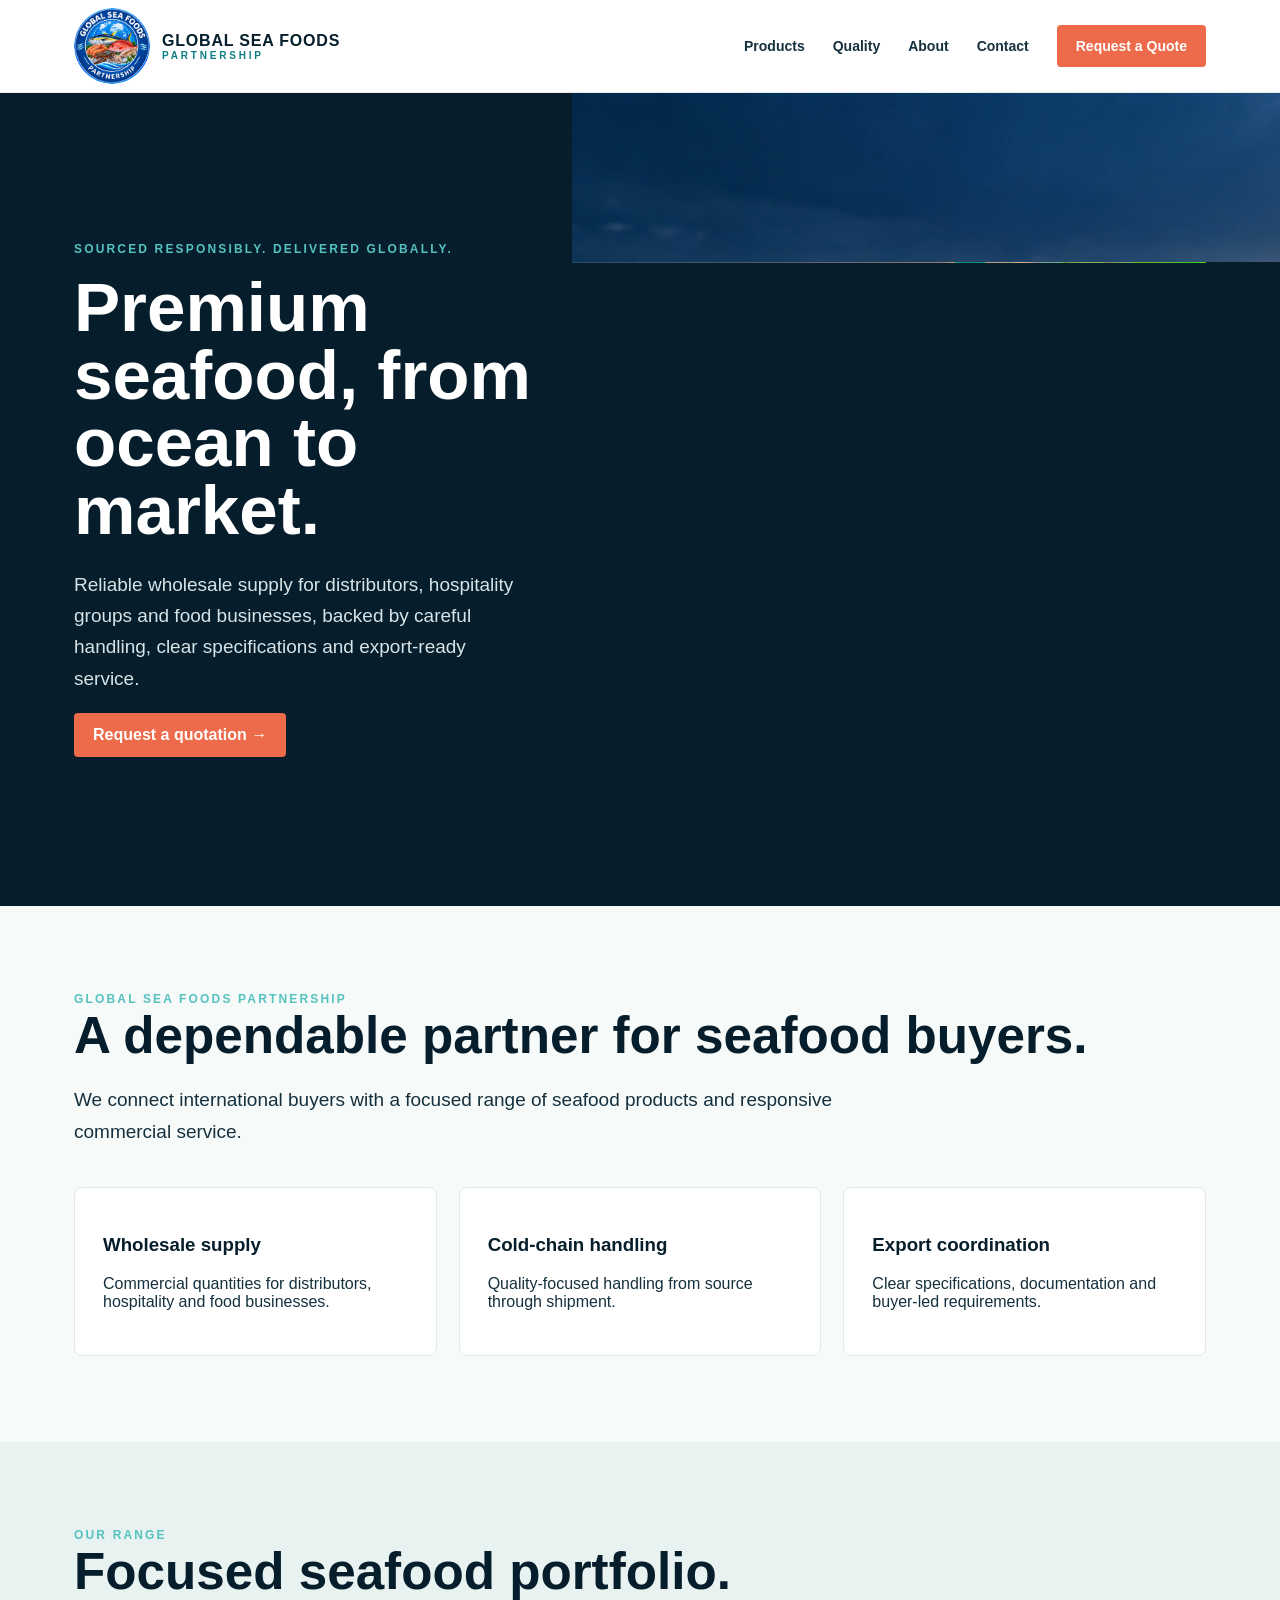
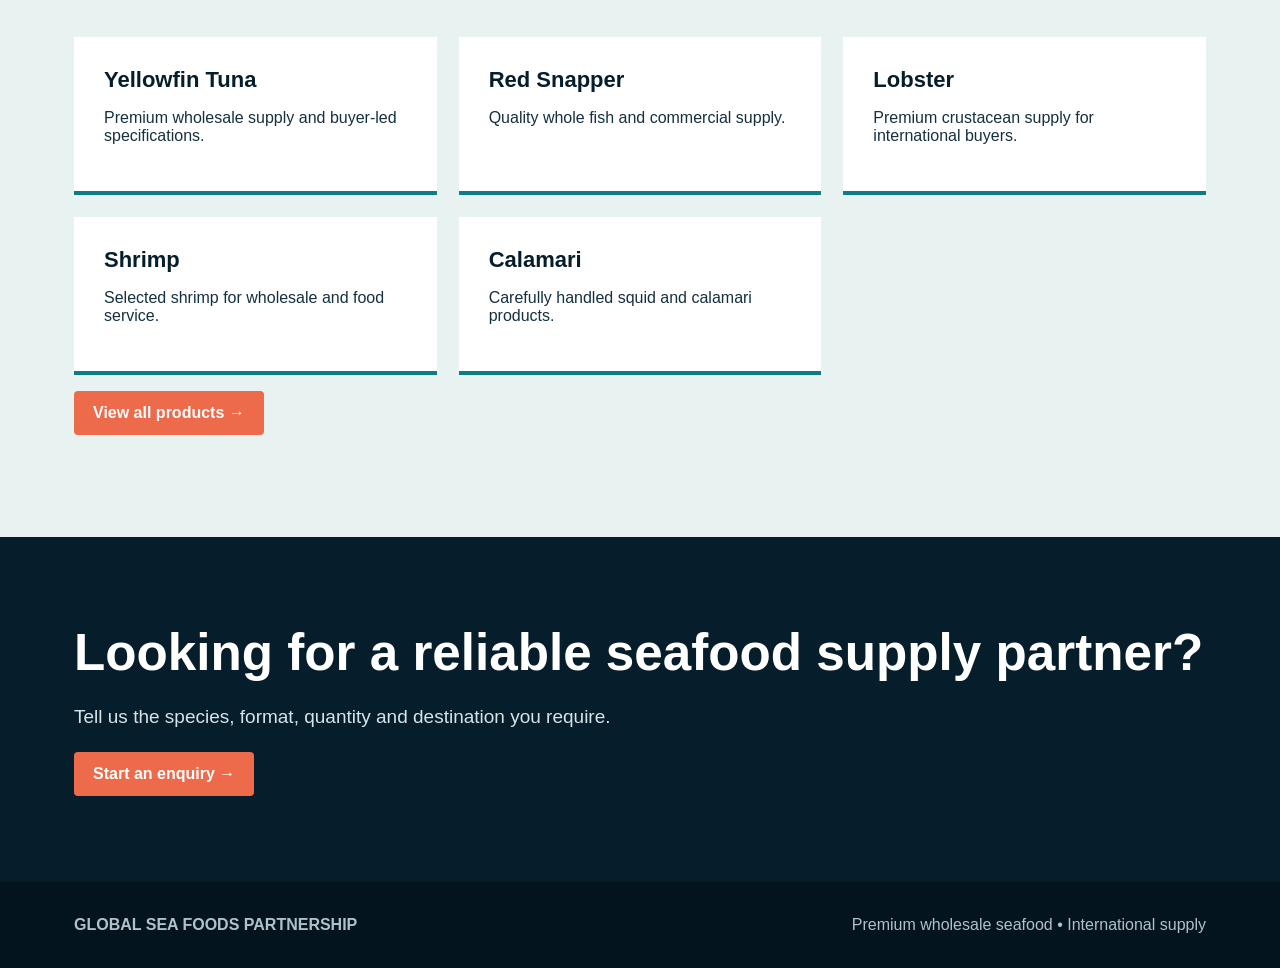
==== commit dcab65b3: "Render homepage seafood hero as real image element" ====
--- a/index.html
+++ b/index.html
@@ -1 +1 @@
-<!doctype html><html><head><meta charset="utf-8"><meta name="viewport" content="width=device-width,initial-scale=1"><title>Global Sea Foods Partnership</title><link rel="stylesheet" href="styles.css"></head><body><header class="top"><div class="wrap nav"><a class="brand" href="index.html"><img src="assets/a57eb15b45f8396e250833fc6cc97336.png" alt="Global Sea Foods Partnership logo"><span>GLOBAL SEA FOODS<small>PARTNERSHIP</small></span></a><nav><a href="products.html">Products</a><a href="quality.html">Quality</a><a href="about.html">About</a><a href="contact.html">Contact</a><a class="cta" href="quote.html">Request a Quote</a></nav></div></header><main><section class="hero"><div class="wrap hero-grid"><div class="hero-copy"><div class="eyebrow">Sourced responsibly. Delivered globally.</div><h1>Premium seafood, from ocean to market.</h1><p>Reliable wholesale supply for distributors, hospitality groups and food businesses, backed by careful handling, clear specifications and export-ready service.</p><a class="btn" href="quote.html">Request a quotation →</a></div><div class="hero-img"></div></div></section><section class="section"><div class="wrap"><div class="eyebrow">Global Sea Foods Partnership</div><h2>A dependable partner for seafood buyers.</h2><p class="lead">We connect international buyers with a focused range of seafood products and responsive commercial service.</p><div class="cards"><div class="card"><h3>Wholesale supply</h3><p>Commercial quantities for distributors, hospitality and food businesses.</p></div><div class="card"><h3>Cold-chain handling</h3><p>Quality-focused handling from source through shipment.</p></div><div class="card"><h3>Export coordination</h3><p>Clear specifications, documentation and buyer-led requirements.</p></div></div></div></section><section class="section band"><div class="wrap"><div class="eyebrow">Our range</div><h2>Focused seafood portfolio.</h2><div class="product-grid"><div class="product"><strong>Yellowfin Tuna</strong><p>Premium wholesale supply and buyer-led specifications.</p></div><div class="product"><strong>Red Snapper</strong><p>Quality whole fish and commercial supply.</p></div><div class="product"><strong>Lobster</strong><p>Premium crustacean supply for international buyers.</p></div><div class="product"><strong>Shrimp</strong><p>Selected shrimp for wholesale and food service.</p></div><div class="product"><strong>Calamari</strong><p>Carefully handled squid and calamari products.</p></div></div><p><a class="btn" href="products.html">View all products →</a></p></div></section><section class="section contact"><div class="wrap"><h2>Looking for a reliable seafood supply partner?</h2><p class="lead">Tell us the species, format, quantity and destination you require.</p><a class="btn" href="quote.html">Start an enquiry →</a></div></section></main><footer><div class="wrap foot"><strong>GLOBAL SEA FOODS PARTNERSHIP</strong><span>Premium wholesale seafood • International supply</span></div></footer></body></html>+<!doctype html><html><head><meta charset="utf-8"><meta name="viewport" content="width=device-width,initial-scale=1"><title>Global Sea Foods Partnership</title><link rel="stylesheet" href="styles.css"></head><body><header class="top"><div class="wrap nav"><a class="brand" href="index.html"><img src="assets/a57eb15b45f8396e250833fc6cc97336.png" alt="Global Sea Foods Partnership logo"><span>GLOBAL SEA FOODS<small>PARTNERSHIP</small></span></a><nav><a href="products.html">Products</a><a href="quality.html">Quality</a><a href="about.html">About</a><a href="contact.html">Contact</a><a class="cta" href="quote.html">Request a Quote</a></nav></div></header><main><section class="hero"><div class="wrap hero-grid"><div class="hero-copy"><div class="eyebrow">Sourced responsibly. Delivered globally.</div><h1>Premium seafood, from ocean to market.</h1><p>Reliable wholesale supply for distributors, hospitality groups and food businesses, backed by careful handling, clear specifications and export-ready service.</p><a class="btn" href="quote.html">Request a quotation →</a></div><div class="hero-img"><img src="assets/seafood-hero.png" alt="Premium tuna, red snapper, lobster, shrimp and calamari"></div></div></section><section class="section"><div class="wrap"><div class="eyebrow">Global Sea Foods Partnership</div><h2>A dependable partner for seafood buyers.</h2><p class="lead">We connect international buyers with a focused range of seafood products and responsive commercial service.</p><div class="cards"><div class="card"><h3>Wholesale supply</h3><p>Commercial quantities for distributors, hospitality and food businesses.</p></div><div class="card"><h3>Cold-chain handling</h3><p>Quality-focused handling from source through shipment.</p></div><div class="card"><h3>Export coordination</h3><p>Clear specifications, documentation and buyer-led requirements.</p></div></div></div></section><section class="section band"><div class="wrap"><div class="eyebrow">Our range</div><h2>Focused seafood portfolio.</h2><div class="product-grid"><div class="product"><strong>Yellowfin Tuna</strong><p>Premium wholesale supply and buyer-led specifications.</p></div><div class="product"><strong>Red Snapper</strong><p>Quality whole fish and commercial supply.</p></div><div class="product"><strong>Lobster</strong><p>Premium crustacean supply for international buyers.</p></div><div class="product"><strong>Shrimp</strong><p>Selected shrimp for wholesale and food service.</p></div><div class="product"><strong>Calamari</strong><p>Carefully handled squid and calamari products.</p></div></div><p><a class="btn" href="products.html">View all products →</a></p></div></section><section class="section contact"><div class="wrap"><h2>Looking for a reliable seafood supply partner?</h2><p class="lead">Tell us the species, format, quantity and destination you require.</p><a class="btn" href="quote.html">Start an enquiry →</a></div></section></main><footer><div class="wrap foot"><strong>GLOBAL SEA FOODS PARTNERSHIP</strong><span>Premium wholesale seafood • International supply</span></div></footer></body></html>
--- a/styles.css
+++ b/styles.css
@@ -1 +1,4 @@
-:root{--navy:#061d2b;--teal:#0d7c83;--coral:#ed6a4a;--paper:#f6faf9;--ink:#15303e}*{box-sizing:border-box}body{margin:0;font-family:Arial,sans-serif;color:var(--ink);background:var(--paper)}a{text-decoration:none;color:inherit}.wrap{max-width:1180px;margin:auto;padding:0 24px}.top{background:#fff;position:sticky;top:0;z-index:10;border-bottom:1px solid #e5eceb}.nav{height:78px;display:flex;align-items:center;justify-content:space-between}.brand{font-weight:900;color:var(--navy);letter-spacing:.05em}.brand small{display:block;font-size:10px;letter-spacing:.28em;color:var(--teal)}nav{display:flex;gap:28px;align-items:center;font-weight:700;font-size:14px}.cta,.btn{background:var(--coral);color:#fff;padding:13px 19px;border-radius:4px;font-weight:800;display:inline-block}.hero{background:var(--navy);color:#fff}.hero-grid{min-height:620px;display:grid;grid-template-columns:44% 56%;align-items:center}.hero-copy{padding:70px 40px 70px 0}.eyebrow{text-transform:uppercase;letter-spacing:.18em;color:#55c2c0;font-weight:800;font-size:12px}.hero h1{font-size:clamp(46px,5.4vw,78px);line-height:.98;margin:18px 0 24px}.hero p{font-size:19px;line-height:1.65;color:#d7e4e7}.hero-img{height:100%;min-height:620px;background:url('assets/seafood-hero.png') center/contain no-repeat}.section{padding:86px 0}.section h1,.section h2{color:var(--navy);font-size:clamp(34px,4vw,52px);margin:0 0 18px}.lead{font-size:19px;line-height:1.7;max-width:760px}.cards{display:grid;grid-template-columns:repeat(3,1fr);gap:22px;margin-top:38px}.card{background:#fff;border:1px solid #e1e9e7;padding:28px;border-radius:8px}.card h3{color:var(--navy)}.band{background:#e8f3f1}.product-grid{display:grid;grid-template-columns:repeat(3,1fr);gap:22px;margin-top:36px}.product{background:#fff;padding:30px;border-bottom:4px solid var(--teal)}.product strong{font-size:22px;color:var(--navy)}.facts{display:grid;grid-template-columns:repeat(4,1fr);gap:18px;margin-top:34px}.fact{padding:24px;background:#fff;border:1px solid #e2e9e8}.contact{background:var(--navy);color:#fff}.contact h1,.contact h2{color:#fff}.contact p{color:#d7e4e7}footer{background:#03141f;color:#afc2c9;padding:34px 0}.foot{display:flex;justify-content:space-between;gap:20px}.page-hero{background:var(--navy);color:#fff;padding:90px 0}.page-hero h1{color:#fff}.menu{display:none}@media(max-width:800px){nav{display:none}.menu{display:block}.hero-grid{grid-template-columns:1fr}.hero-copy{padding:55px 0 25px}.hero-img{min-height:420px}.cards,.product-grid,.facts{grid-template-columns:1fr}.foot{flex-direction:column}.section{padding:60px 0}}+:root{--navy:#061d2b;--teal:#0d7c83;--coral:#ed6a4a;--paper:#f6faf9;--ink:#15303e}*{box-sizing:border-box}body{margin:0;font-family:Arial,sans-serif;color:var(--ink);background:var(--paper)}a{text-decoration:none;color:inherit}.wrap{max-width:1180px;margin:auto;padding:0 24px}.top{background:#fff;position:sticky;top:0;z-index:10;border-bottom:1px solid #e5eceb}.nav{height:92px;display:flex;align-items:center;justify-content:space-between}.brand{font-weight:900;color:var(--navy);letter-spacing:.05em;display:flex;align-items:center;gap:12px}.brand img{width:76px;height:76px;max-width:76px;max-height:76px;object-fit:contain;display:block;border-radius:50%;flex:0 0 76px}.brand span{display:block}.brand small{display:block;font-size:10px;letter-spacing:.28em;color:var(--teal)}nav{display:flex;gap:28px;align-items:center;font-weight:700;font-size:14px}.cta,.btn{background:var(--coral);color:#fff;padding:13px 19px;border-radius:4px;font-weight:800;display:inline-block}.hero{background:var(--navy);color:#fff}.hero-grid{min-height:620px;display:grid;grid-template-columns:44% 56%;align-items:center}.hero-copy{padding:70px 40px 70px 0}.eyebrow{text-transform:uppercase;letter-spacing:.18em;color:#55c2c0;font-weight:800;font-size:12px}.hero h1{font-size:clamp(46px,5.4vw,78px);line-height:.98;margin:18px 0 24px}.hero p{font-size:19px;line-height:1.65;color:#d7e4e7}.hero-img{height:100%;min-height:620px;background-image:url('assets/seafood-hero.png');background-position:center;background-size:cover;background-repeat:no-repeat}.section{padding:86px 0}.section h1,.section h2{color:var(--navy);font-size:clamp(34px,4vw,52px);margin:0 0 18px}.lead{font-size:19px;line-height:1.7;max-width:760px}.cards{display:grid;grid-template-columns:repeat(3,1fr);gap:22px;margin-top:38px}.card{background:#fff;border:1px solid #e1e9e7;padding:28px;border-radius:8px}.card h3{color:var(--navy)}.band{background:#e8f3f1}.product-grid{display:grid;grid-template-columns:repeat(3,1fr);gap:22px;margin-top:36px}.product{background:#fff;padding:30px;border-bottom:4px solid var(--teal)}.product strong{font-size:22px;color:var(--navy)}.facts{display:grid;grid-template-columns:repeat(4,1fr);gap:18px;margin-top:34px}.fact{padding:24px;background:#fff;border:1px solid #e2e9e8}.contact{background:var(--navy);color:#fff}.contact h1,.contact h2{color:#fff}.contact p{color:#d7e4e7}footer{background:#03141f;color:#afc2c9;padding:34px 0}.foot{display:flex;justify-content:space-between;gap:20px}.page-hero{background:var(--navy);color:#fff;padding:90px 0}.page-hero h1{color:#fff}.menu{display:none}@media(max-width:800px){nav{display:none}.menu{display:block}.hero-grid{grid-template-columns:1fr}.hero-copy{padding:55px 0 25px}.hero-img{height:100%;min-height:620px;background-image:url('assets/seafood-hero.png');background-position:center;background-size:cover;background-repeat:no-repeat}.cards,.product-grid,.facts{grid-template-columns:1fr}.foot{flex-direction:column}.section{padding:60px 0}}
+@media(max-width:800px){.brand img{width:58px;height:58px;max-width:58px;max-height:58px;flex-basis:58px}.brand{gap:8px}.brand span{font-size:12px}}
+
+@media(max-width:800px){.hero-grid{grid-template-columns:1fr}.hero-img{width:100%;min-height:430px;background-size:cover;background-position:center}.hero-copy{padding:50px 0 30px}}
